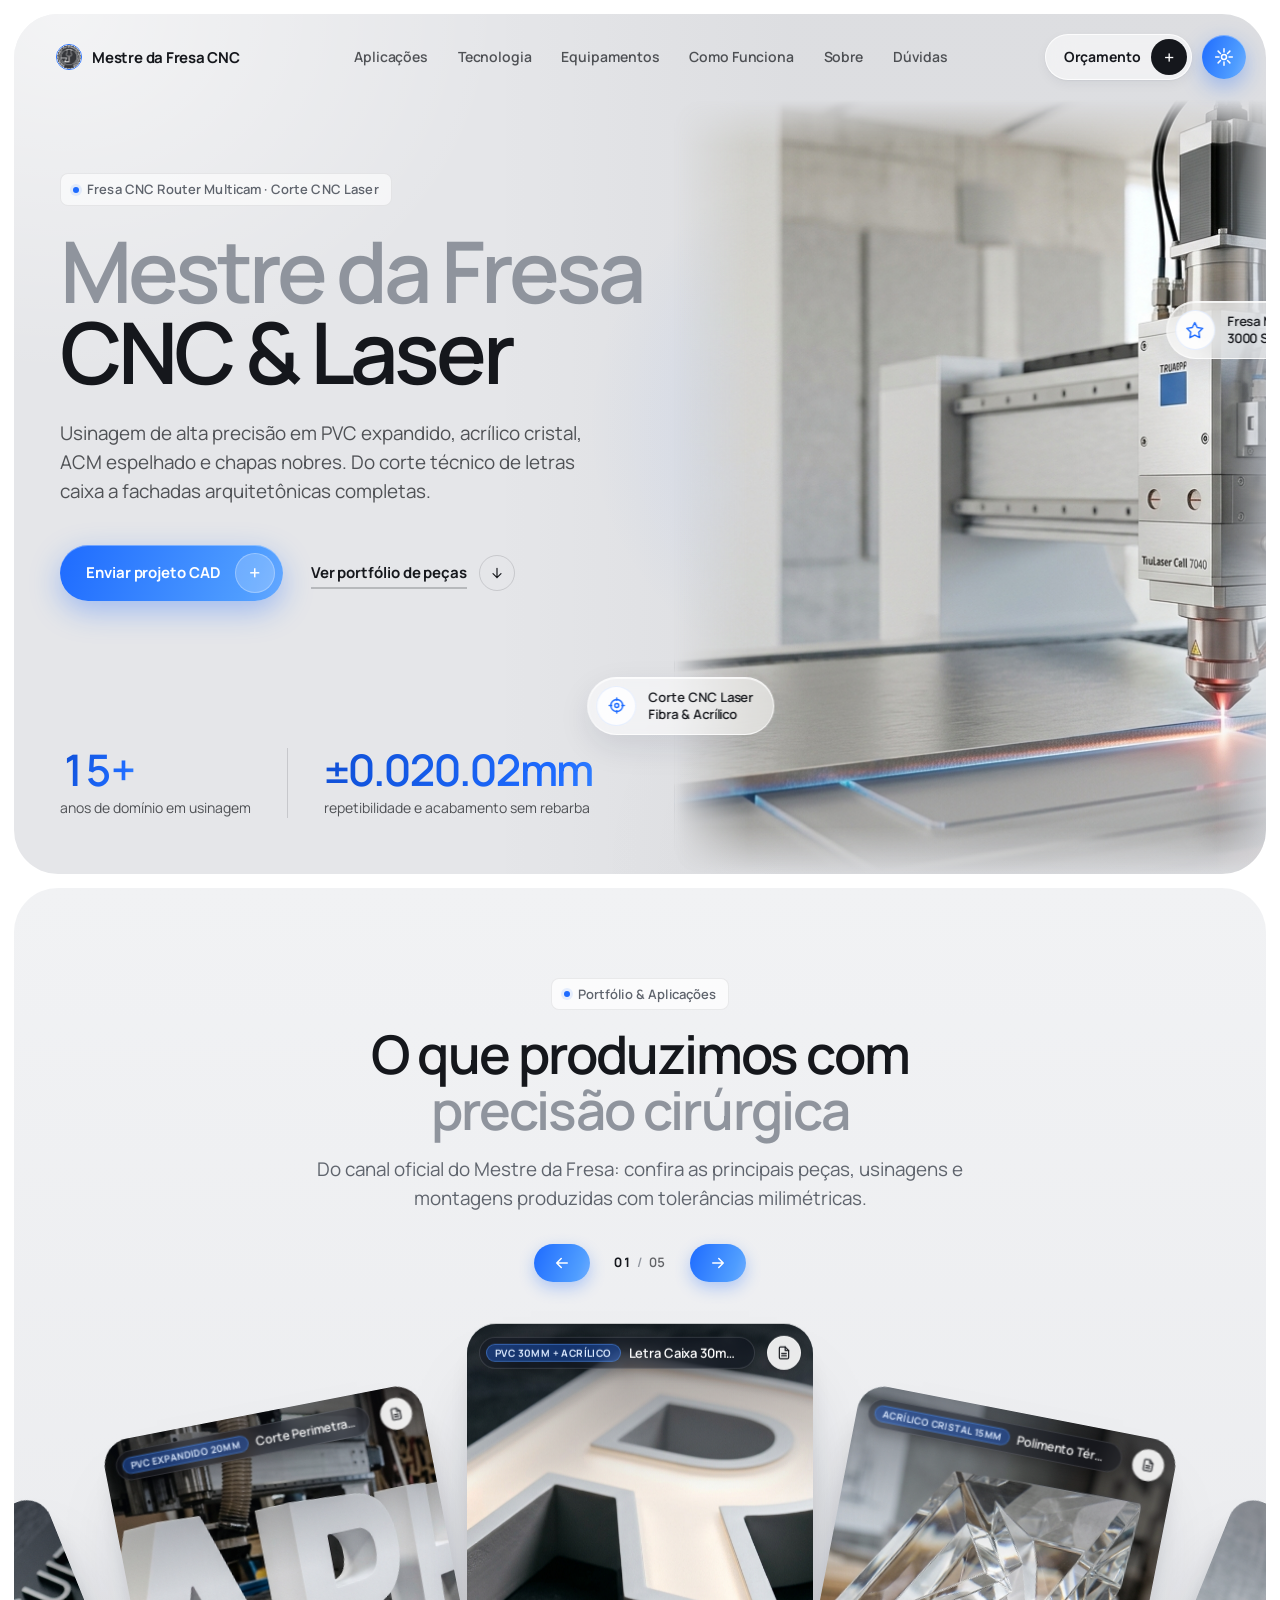
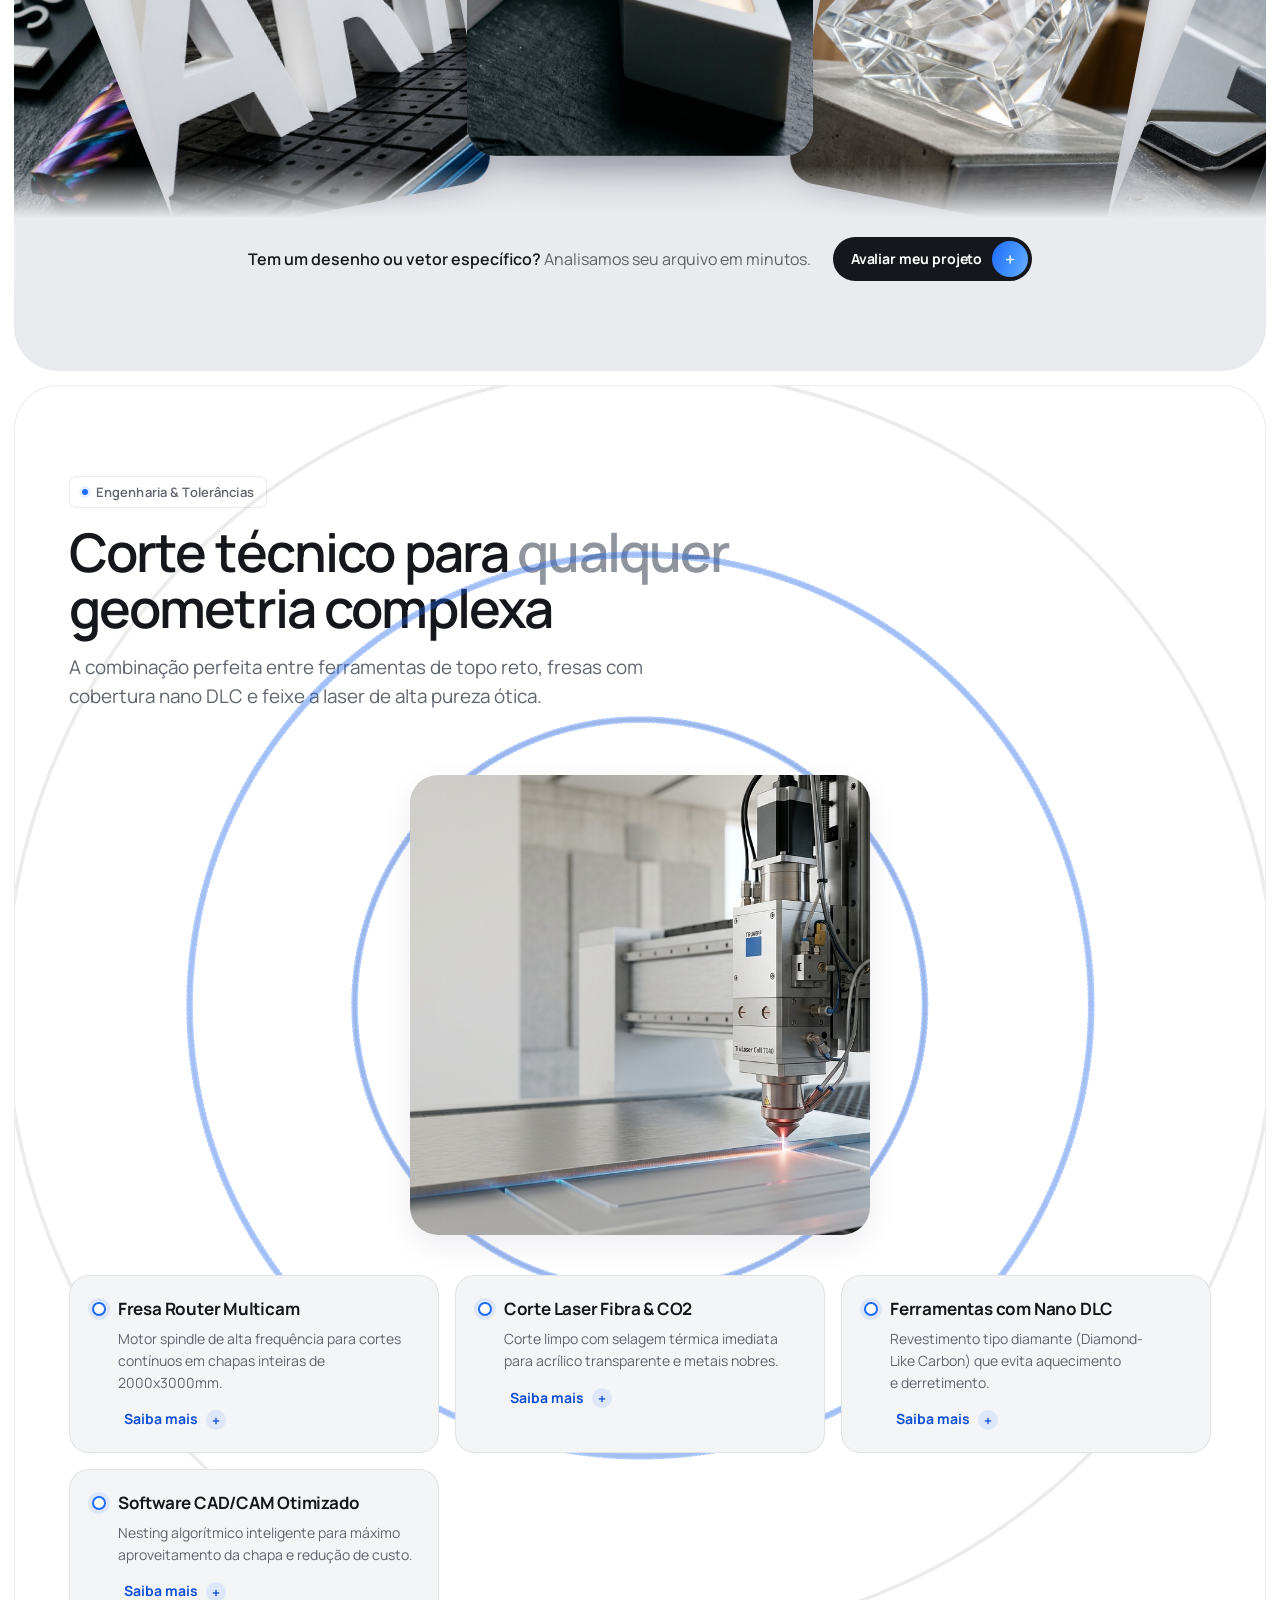
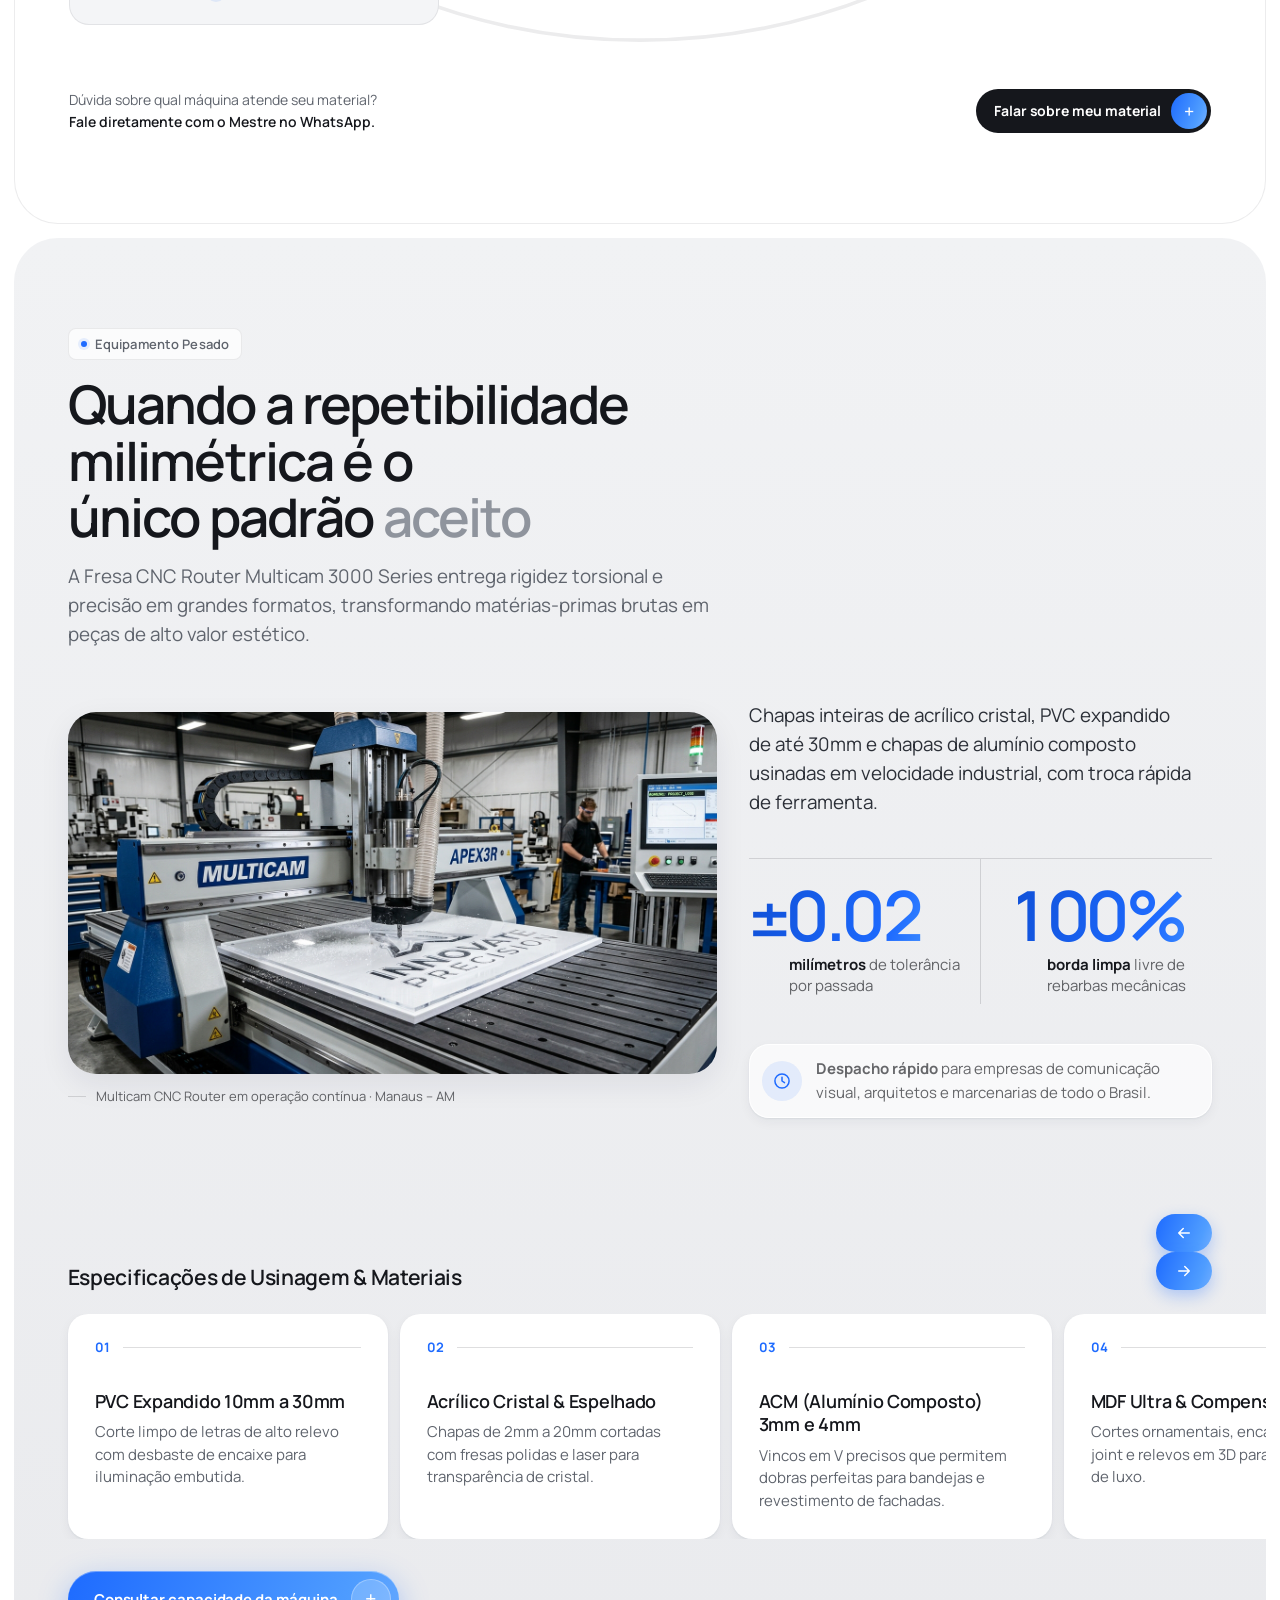
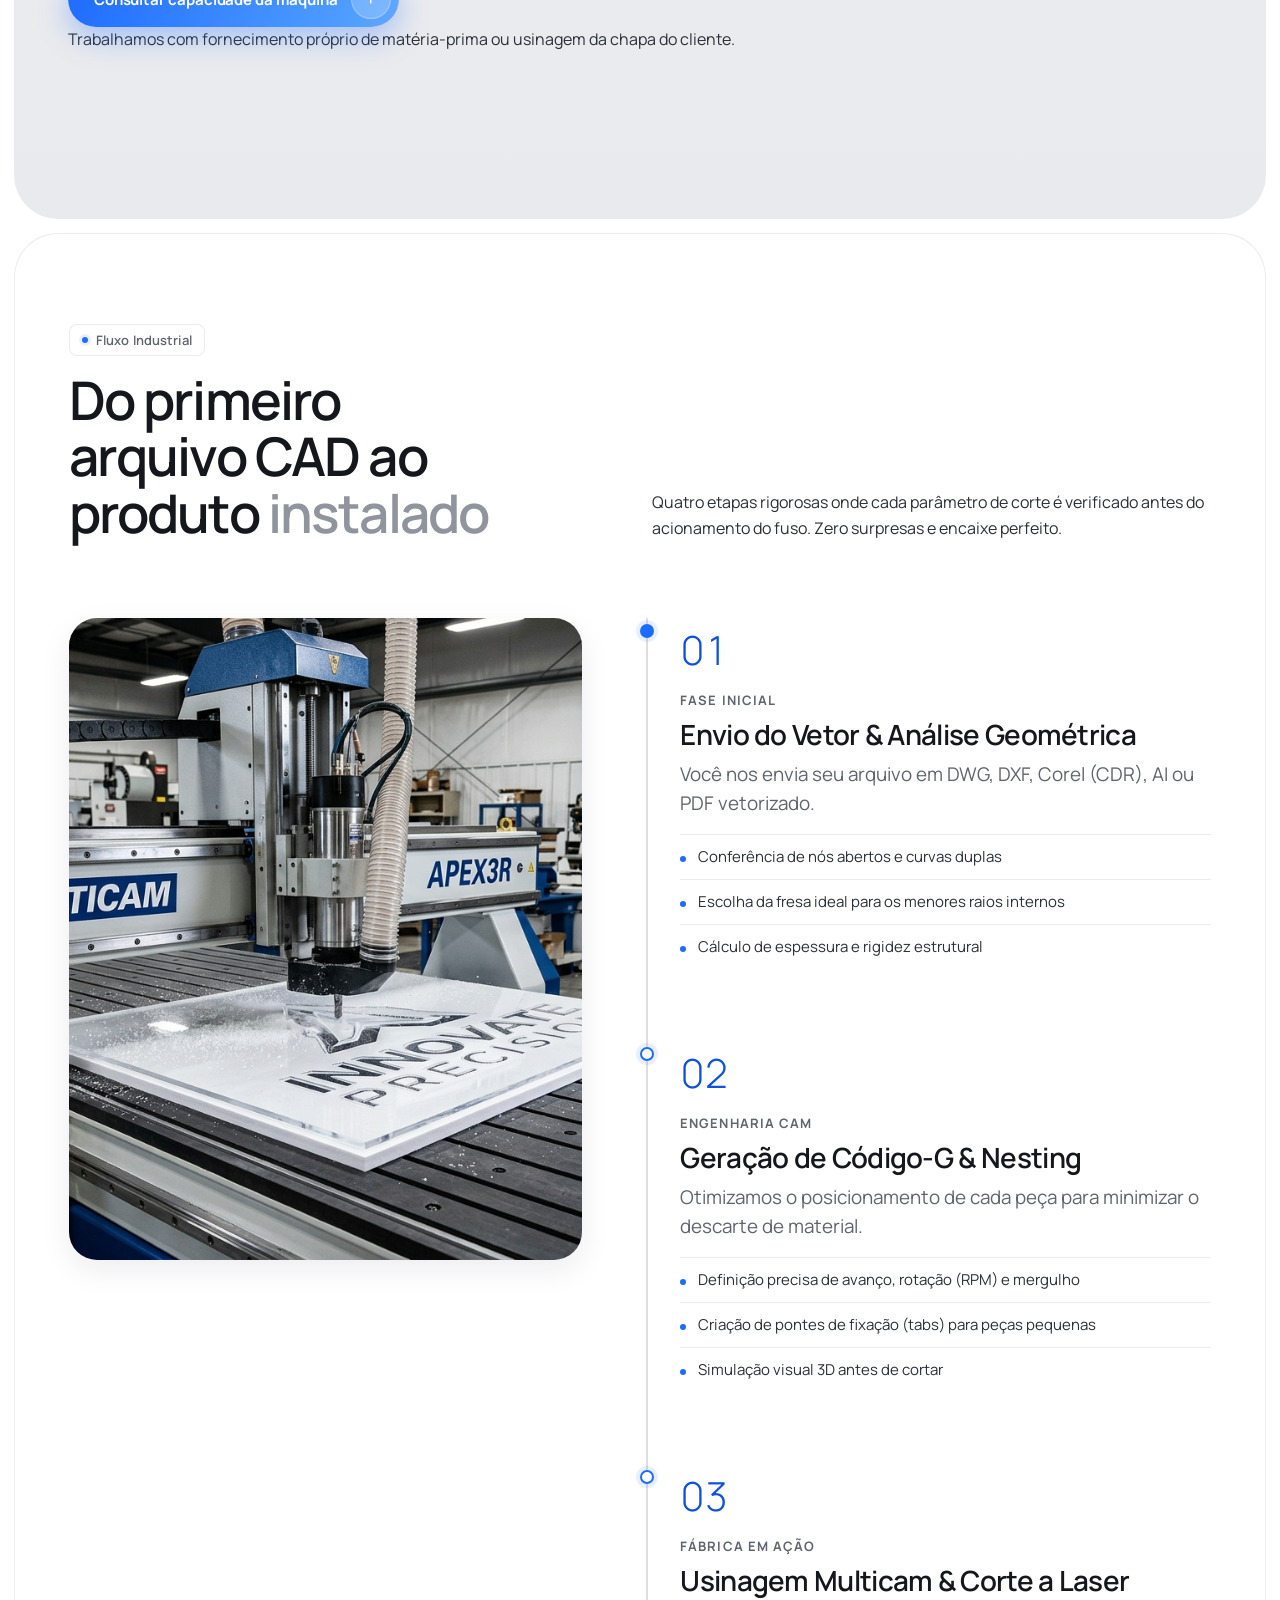
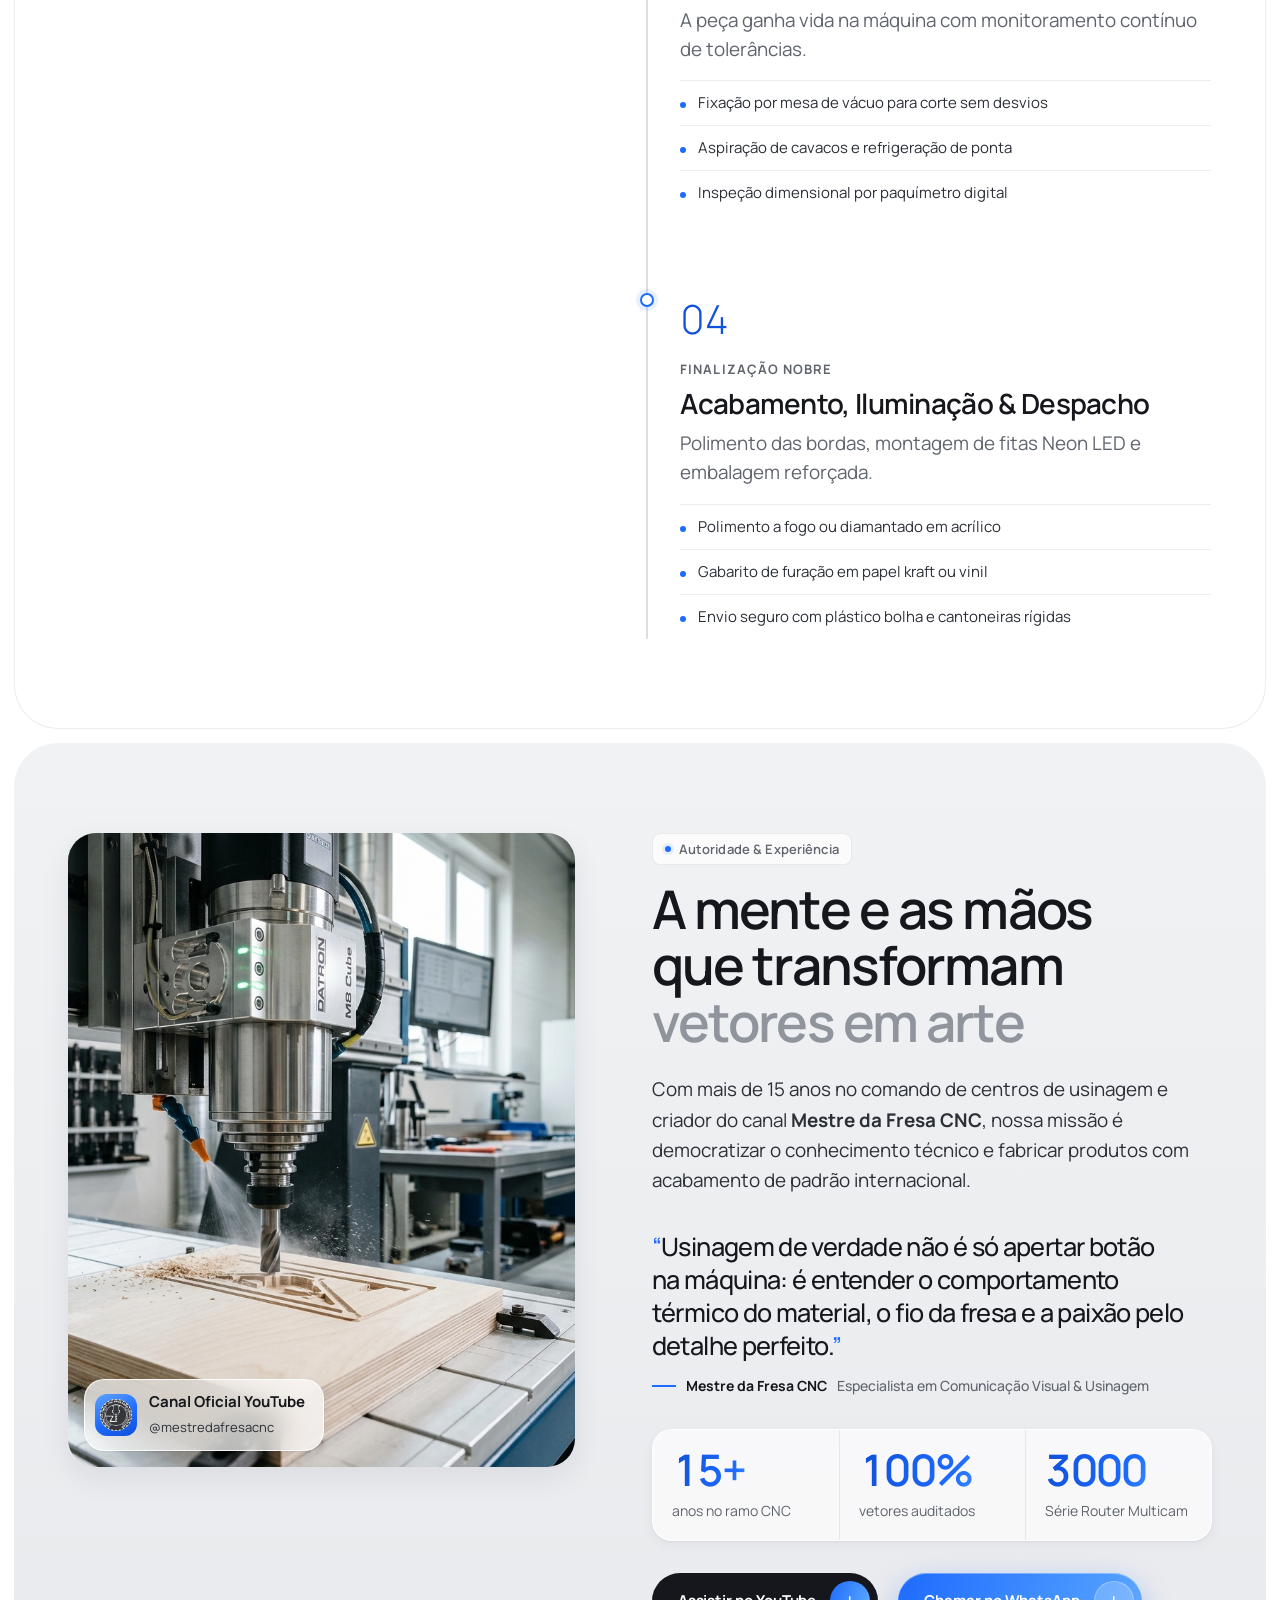
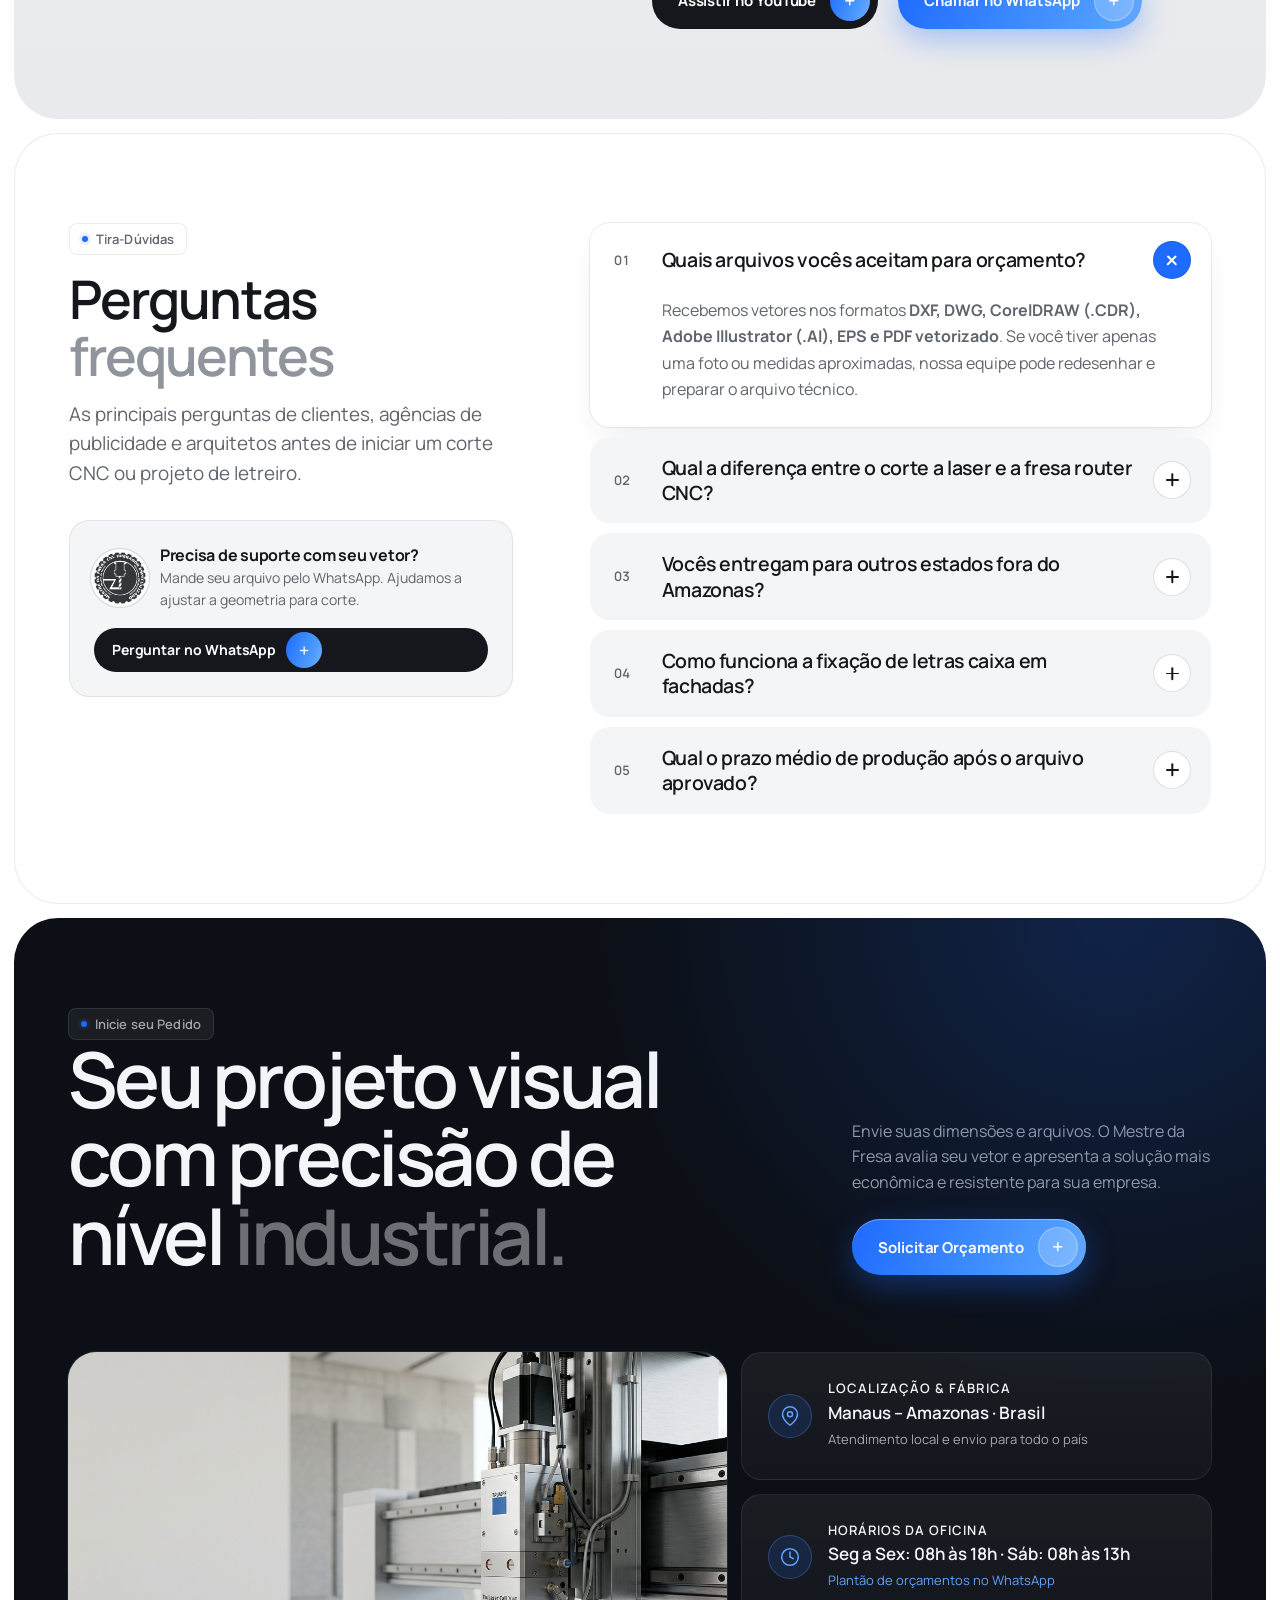
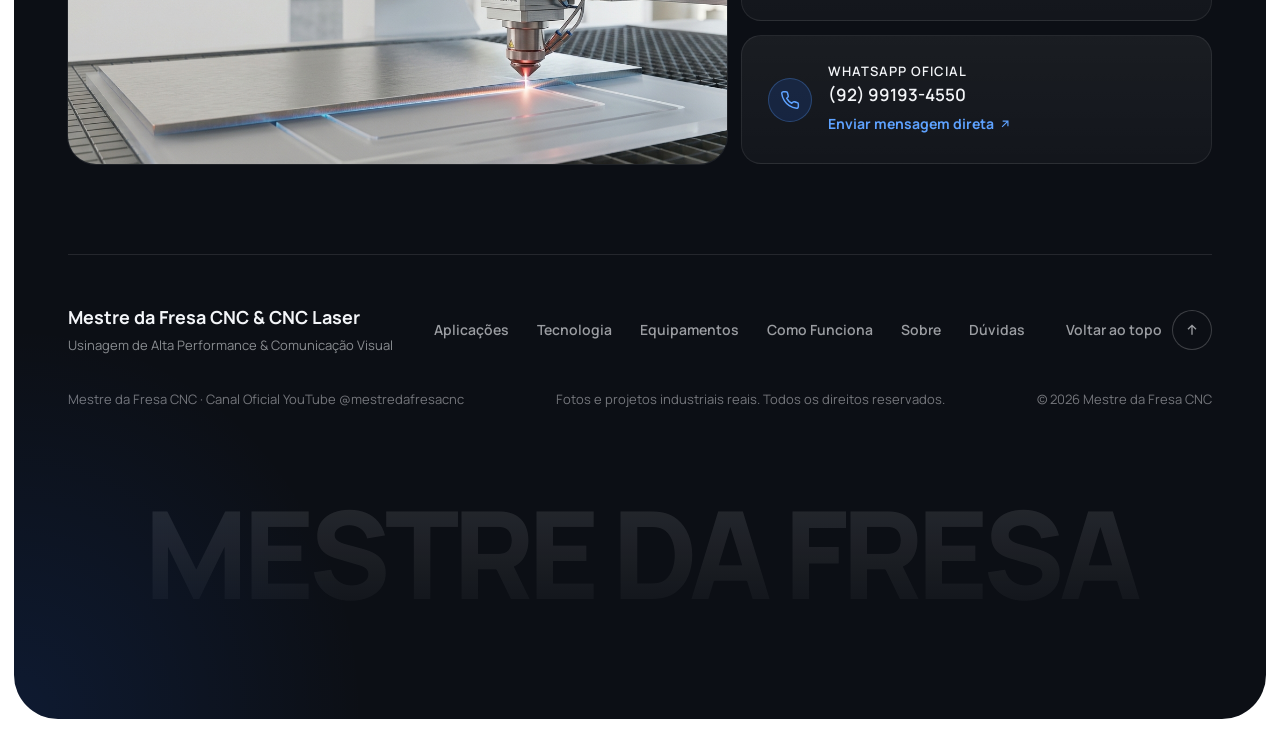
==== index.html @ d289041a "feat: site oficial Mestre da Fresa CNC - Design System Dr Henrique Salles, fotos hiper-realistas e m" ====
<!doctype html>
<html lang="pt-BR">
  <head>
    <meta charset="utf-8" />
    <meta name="viewport" content="width=device-width, initial-scale=1, viewport-fit=cover" />
    <title>Mestre da Fresa CNC & CNC Laser · Usinagem de Precisão & Comunicação Visual</title>
    <meta
      name="description"
      content="Especialista em Fresa CNC Router Multicam e Corte CNC Laser. Letras caixa em PVC expandido, acrílico nobre, fachadas em ACM e usinagem de precisão milimétrica."
    />
    <meta name="theme-color" content="#e5e6e9" />
    <meta property="og:type" content="website" />
    <meta property="og:locale" content="pt_BR" />
    <meta property="og:title" content="Mestre da Fresa CNC & CNC Laser · Engenharia de Corte & Usinagem" />
    <meta property="og:description" content="Usinagem CNC de alta velocidade, corte a laser e fabricação técnica de letreiros e fachadas." />
    <link rel="icon" href="./Assets/logo-mestre-fresa.jpg" type="image/jpeg" />

    <link rel="stylesheet" href="style.css" />
  </head>
  <body>
    <a class="sr-only" href="#conteudo">Pular para o conteúdo</a>

    <!-- =====================================================================
         PÍLULA DE NAVEGAÇÃO FLUTUANTE SUPERIOR
         ===================================================================== -->
    <div class="hero-flutuante" id="hero-flutuante" data-hero-flutuante>
      <div class="hero-flutuante-pilula">
        <a class="hero-marca" href="#topo">
          <img class="hero-marca-avatar" src="./Assets/logo-mestre-fresa.jpg" alt="Logo Mestre da Fresa CNC" />
          <span class="hero-marca-nome">Mestre da Fresa CNC</span>
        </a>
        <nav class="hero-links" aria-label="Navegação flutuante">
          <a class="hero-link" href="#aplicacoes">Aplicações</a>
          <a class="hero-link" href="#tecnologia">Tecnologia</a>
          <a class="hero-link" href="#equipamentos">Equipamentos</a>
          <a class="hero-link" href="#jornada">Como Funciona</a>
          <a class="hero-link" href="#sobre">Sobre</a>
          <a class="hero-link" href="#duvidas">Dúvidas</a>
        </nav>
        <a class="btn btn--sm btn--primario hero-flutuante-cta" href="https://wa.me/5592991934550?text=Ol%C3%A1!%20Vim%20pelo%20site%20e%20gostaria%20de%20um%20or%C3%A7amento%20de%20corte%20CNC%20Laser." target="_blank" rel="noopener">
          <span class="btn__rotulo">
            <span>Orçamento CAD</span>
            <span>Enviar Projeto</span>
          </span>
          <span class="btn__icone" aria-hidden="true">+</span>
        </a>
        <button type="button" class="hero-burger" id="btn-abrir-menu-flutuante" aria-label="Abrir Menu">
          <span class="hero-burger-traco" aria-hidden="true"></span>
          <span class="hero-burger-traco" aria-hidden="true"></span>
        </button>
      </div>
    </div>

    <!-- =====================================================================
         MENU MOBILE DRAWER (DIÁLOGO)
         ===================================================================== -->
    <div class="hero-menu" id="hero-menu" role="dialog" aria-modal="true" aria-label="Menu Principal">
      <div class="hero-menu-veu" id="fechar-menu-veu"></div>
      <div class="hero-menu-painel">
        <div class="hero-menu-topo">
          <a class="hero-marca" href="#topo">
            <img class="hero-marca-avatar" src="./Assets/logo-mestre-fresa.jpg" alt="Logo Mestre da Fresa CNC" />
            <span class="hero-marca-nome">Mestre da Fresa CNC</span>
          </a>
          <button type="button" class="hero-burger hero-menu-fechar" id="btn-fechar-menu" aria-label="Fechar Menu">
            <span class="hero-burger-traco" aria-hidden="true"></span>
            <span class="hero-burger-traco" aria-hidden="true"></span>
          </button>
        </div>

        <nav class="hero-menu-nav" aria-label="Menu Mobile">
          <ol class="hero-menu-lista" role="list">
            <li class="hero-menu-linha">
              <a class="hero-menu-link" href="#aplicacoes">
                <span class="hero-menu-item">
                  <span class="hero-menu-num">01</span>
                  <span class="hero-menu-texto">Aplicações & Portfólio</span>
                  <svg class="hero-menu-seta" viewBox="0 0 24 24" fill="none" stroke="currentColor" stroke-width="1.8" stroke-linecap="round" stroke-linejoin="round"><path d="M7 17 17 7M9 7h8v8" /></svg>
                </span>
              </a>
            </li>
            <li class="hero-menu-linha">
              <a class="hero-menu-link" href="#tecnologia">
                <span class="hero-menu-item">
                  <span class="hero-menu-num">02</span>
                  <span class="hero-menu-texto">Tecnologia de Corte</span>
                  <svg class="hero-menu-seta" viewBox="0 0 24 24" fill="none" stroke="currentColor" stroke-width="1.8" stroke-linecap="round" stroke-linejoin="round"><path d="M7 17 17 7M9 7h8v8" /></svg>
                </span>
              </a>
            </li>
            <li class="hero-menu-linha">
              <a class="hero-menu-link" href="#equipamentos">
                <span class="hero-menu-item">
                  <span class="hero-menu-num">03</span>
                  <span class="hero-menu-texto">Equipamento Multicam</span>
                  <svg class="hero-menu-seta" viewBox="0 0 24 24" fill="none" stroke="currentColor" stroke-width="1.8" stroke-linecap="round" stroke-linejoin="round"><path d="M7 17 17 7M9 7h8v8" /></svg>
                </span>
              </a>
            </li>
            <li class="hero-menu-linha">
              <a class="hero-menu-link" href="#jornada">
                <span class="hero-menu-item">
                  <span class="hero-menu-num">04</span>
                  <span class="hero-menu-texto">Como Funciona</span>
                  <svg class="hero-menu-seta" viewBox="0 0 24 24" fill="none" stroke="currentColor" stroke-width="1.8" stroke-linecap="round" stroke-linejoin="round"><path d="M7 17 17 7M9 7h8v8" /></svg>
                </span>
              </a>
            </li>
            <li class="hero-menu-linha">
              <a class="hero-menu-link" href="#sobre">
                <span class="hero-menu-item">
                  <span class="hero-menu-num">05</span>
                  <span class="hero-menu-texto">Sobre o Mestre</span>
                  <svg class="hero-menu-seta" viewBox="0 0 24 24" fill="none" stroke="currentColor" stroke-width="1.8" stroke-linecap="round" stroke-linejoin="round"><path d="M7 17 17 7M9 7h8v8" /></svg>
                </span>
              </a>
            </li>
            <li class="hero-menu-linha">
              <a class="hero-menu-link" href="#duvidas">
                <span class="hero-menu-item">
                  <span class="hero-menu-num">06</span>
                  <span class="hero-menu-texto">Dúvidas Frequentes</span>
                  <svg class="hero-menu-seta" viewBox="0 0 24 24" fill="none" stroke="currentColor" stroke-width="1.8" stroke-linecap="round" stroke-linejoin="round"><path d="M7 17 17 7M9 7h8v8" /></svg>
                </span>
              </a>
            </li>
          </ol>
        </nav>

        <div class="hero-menu-rodape">
          <a class="btn btn--primario btn--bloco" href="https://wa.me/5592991934550?text=Ol%C3%A1!%20Vim%20pelo%20site%20e%20gostaria%20de%20um%20or%C3%A7amento%20de%20corte%20CNC%20Laser." target="_blank" rel="noopener">
            <span class="btn__rotulo">
              <span>Falar no WhatsApp</span>
              <span>(92) 99193-4550</span>
            </span>
            <span class="btn__icone" aria-hidden="true">+</span>
          </a>
          <p class="hero-menu-info">
            <span>Manaus · AM · Atendimento Nacional</span>
            <span>Seg a Sex: 08h–18h · Sáb: 08h–13h</span>
          </p>
        </div>
      </div>
    </div>

    <!-- =====================================================================
         MAIN CONTAINER COM O SISTEMA DE PAINÉIS FLUTUANTES (44PX)
         ===================================================================== -->
    <main id="conteudo" class="paineis">

      <!-- ===================================================================
           PAINEL 1: HERO SECTION (CINZA ACETINADO / TOP)
           =================================================================== -->
      <section id="topo" class="painel hero" aria-labelledby="topo-titulo">
        <div class="hero-fundo" aria-hidden="true"></div>

        <header class="hero-nav">
          <a class="hero-marca" href="#topo">
            <img class="hero-marca-avatar" src="./Assets/logo-mestre-fresa.jpg" alt="Logo Mestre da Fresa CNC" />
            <span class="hero-marca-nome">Mestre da Fresa CNC</span>
          </a>
          <nav class="hero-links" aria-label="Menu principal">
            <a class="hero-link" href="#aplicacoes">Aplicações</a>
            <a class="hero-link" href="#tecnologia">Tecnologia</a>
            <a class="hero-link" href="#equipamentos">Equipamentos</a>
            <a class="hero-link" href="#jornada">Como Funciona</a>
            <a class="hero-link" href="#sobre">Sobre</a>
            <a class="hero-link" href="#duvidas">Dúvidas</a>
          </nav>
          <div class="hero-nav-acoes">
            <a class="btn btn--sm btn--vidro hero-agendar" href="https://wa.me/5592991934550?text=Ol%C3%A1!%20Gostaria%20de%20solicitar%20um%20or%C3%A7amento%20de%20fresa%20CNC." target="_blank" rel="noopener">
              <span class="btn__rotulo">
                <span>Orçamento</span>
                <span>(92) 99193-4550</span>
              </span>
              <span class="btn__icone" aria-hidden="true">+</span>
            </a>
            <span class="hero-fresa-badge" aria-hidden="true" title="Precisão de Usinagem CNC">
              <svg viewBox="0 0 24 24" fill="none" stroke="currentColor" stroke-width="1.8" stroke-linecap="round" stroke-linejoin="round">
                <circle cx="12" cy="12" r="3" />
                <path d="M12 2v4M12 18v4M4.93 4.93l2.83 2.83M16.24 16.24l2.83 2.83M2 12h4M18 12h4M4.93 19.07l2.83-2.83M16.24 7.76l2.83-2.83" />
              </svg>
            </span>
            <button type="button" class="hero-burger" id="btn-abrir-menu-hero" aria-label="Abrir Menu">
              <span class="hero-burger-traco" aria-hidden="true"></span>
              <span class="hero-burger-traco" aria-hidden="true"></span>
            </button>
          </div>
        </header>

        <div class="hero-grid">
          <div class="hero-intro">
            <p class="tag hero-tag">Fresa CNC Router Multicam · Corte CNC Laser</p>
            <h1 id="topo-titulo" class="hero-titulo">
              <span class="hero-linha"><span class="hero-linha-in h-light">Mestre da Fresa</span></span>
              <span class="hero-linha"><span class="hero-linha-in">CNC & Laser</span></span>
            </h1>
            <p class="hero-apoio">
              Usinagem de alta precisão em PVC expandido, acrílico cristal, ACM espelhado e chapas nobres. Do corte técnico de letras caixa a fachadas arquitetônicas completas.
            </p>
          </div>

          <div class="hero-acoes">
            <div class="hero-acao hero-acao--cta">
              <a class="btn btn--primario hero-cta" href="https://wa.me/5592991934550?text=Ol%C3%A1!%20Vim%20pelo%20site%20e%20gostaria%20de%20enviar%20um%20arquivo%20CAD/DXF%20para%20cota%C3%A7%C3%A3o." target="_blank" rel="noopener">
                <span class="btn__rotulo">
                  <span>Enviar projeto CAD</span>
                  <span>Falar no WhatsApp</span>
                </span>
                <span class="btn__icone" aria-hidden="true">+</span>
              </a>
            </div>
            <div class="hero-acao">
              <a class="hero-secundario" href="#aplicacoes">
                <span class="hero-secundario-texto">Ver portfólio de peças</span>
                <span class="hero-secundario-icone" aria-hidden="true">
                  <svg viewBox="0 0 24 24" fill="none" stroke="currentColor" stroke-width="1.8" stroke-linecap="round" stroke-linejoin="round"><path d="M12 5v14M6 13l6 6 6-6" /></svg>
                </span>
              </a>
            </div>
          </div>

          <ul class="hero-numeros" role="list">
            <li class="hero-numero">
              <strong class="hero-numero-valor num-shine" data-contar="15" data-sufixo="+">15+</strong>
              <span class="hero-numero-rotulo">anos de domínio em usinagem</span>
            </li>
            <li class="hero-numero">
              <strong class="hero-numero-valor num-shine" data-contar="0" data-prefixo="±" data-sufixo="0.02mm">±0.02mm</strong>
              <span class="hero-numero-rotulo">repetibilidade e acabamento sem rebarba</span>
            </li>
          </ul>

          <div class="hero-retrato">
            <div class="hero-palco">
              <div class="hero-brilho" aria-hidden="true"><span class="hero-brilho-in"></span></div>
              <div class="hero-foto">
                <video class="hero-video" autoplay muted loop playsinline poster="./Assets/hero-cnc-laser.jpg">
                  <source src="./Assets/Laser_head_cutting_platinum_tita._1080p_20261026162340.mp4" type="video/mp4" />
                  <source src="./Assets/hero-laser.mp4" type="video/mp4" />
                </video>
              </div>
              <div class="hero-selos">
                <div class="hero-selo hero-selo--a">
                  <p class="hero-selo-corpo vidro">
                    <span class="hero-selo-icone" aria-hidden="true">
                      <svg viewBox="0 0 24 24" fill="none" stroke="currentColor" stroke-width="1.8" stroke-linecap="round" stroke-linejoin="round">
                        <polygon points="12 2 15.09 8.26 22 9.27 17 14.14 18.18 21.02 12 17.77 5.82 21.02 7 14.14 2 9.27 8.91 8.26 12 2" />
                      </svg>
                    </span>
                    <span class="hero-selo-texto">Fresa Multicam <br />3000 Series</span>
                  </p>
                </div>
                <div class="hero-selo hero-selo--b">
                  <p class="hero-selo-corpo vidro">
                    <span class="hero-selo-icone" aria-hidden="true">
                      <svg viewBox="0 0 24 24" fill="none" stroke="currentColor" stroke-width="1.8" stroke-linecap="round">
                        <circle cx="12" cy="12" r="7.5" />
                        <circle cx="12" cy="12" r="2.5" />
                        <path d="M12 2.5v3M12 18.5v3M2.5 12h3M18.5 12h3" />
                      </svg>
                    </span>
                    <span class="hero-selo-texto">Corte CNC Laser <br />Fibra & Acrílico</span>
                  </p>
                </div>
              </div>
            </div>
          </div>
        </div>
      </section>

      <!-- ===================================================================
           PAINEL 2: CASOS & APLICAÇÕES EM DECK 3D ROTACIONADO
           =================================================================== -->
      <section id="aplicacoes" class="painel painel--surface casos" aria-labelledby="casos-titulo">
        <div class="wrap">
          <header class="cabeca cabeca--centro casos-cabeca">
            <span class="tag">Portfólio & Aplicações</span>
            <h2 id="casos-titulo">O que produzimos com<br /><span class="h-light">precisão cirúrgica</span></h2>
            <p class="apoio">
              Do canal oficial do Mestre da Fresa: confira as principais peças, usinagens e montagens produzidas com tolerâncias milimétricas.
            </p>
          </header>

          <div class="casos-carrossel" role="region" aria-roledescription="carrossel" aria-label="Aplicações de Fresa e Laser">
            <div class="casos-controles">
              <button type="button" class="seta casos-seta" id="casos-btn-prev" aria-label="Caso anterior">
                <svg viewBox="0 0 24 24" fill="none" stroke="currentColor" stroke-width="2" stroke-linecap="round" stroke-linejoin="round" aria-hidden="true"><path d="M19 12H5M11 6l-6 6 6 6" /></svg>
              </button>
              <p class="casos-contador" aria-hidden="true">
                <span class="casos-contador-atual" id="casos-num-atual">01</span>
                <span class="casos-contador-sep">/</span>
                <span class="casos-contador-total">05</span>
              </p>
              <button type="button" class="seta casos-seta" id="casos-btn-next" aria-label="Próximo caso">
                <svg viewBox="0 0 24 24" fill="none" stroke="currentColor" stroke-width="2" stroke-linecap="round" stroke-linejoin="round" aria-hidden="true"><path d="M5 12h14M13 6l6 6-6 6" /></svg>
              </button>
            </div>

            <div class="casos-palco" id="casos-palco">
              <div class="casos-deck" id="casos-deck">
                
                <!-- CARD 1 -->
                <article class="casos-card" data-pos="0" data-index="0" role="group" aria-label="1 de 5: Letra Caixa PVC 30mm + Acrílico">
                  <div class="casos-card-in">
                    <div class="casos-card-media">
                      <img src="./Assets/caso-1-letra-caixa-pvc30.jpg" alt="Letra caixa em PVC expandido 30mm com desbaste de 25mm e tampa em acrílico" loading="lazy" />
                    </div>
                    <div class="casos-card-topo">
                      <div class="casos-rotulo">
                        <span class="casos-tag">PVC 30mm + Acrílico</span>
                        <h3>Letra Caixa 30mm com Desbaste</h3>
                        <p class="casos-desc">Usinagem com bolsos a 25mm de profundidade na Router Multicam para instalação de LEDs e tampa translúcida.</p>
                      </div>
                      <button type="button" class="casos-ir btn-abrir-detalhe" data-caso="0" aria-label="Ver ficha técnica da Letra Caixa 30mm" title="Ver ficha técnica e vídeo">
                        <svg viewBox="0 0 24 24" fill="none" stroke="currentColor" stroke-width="2" stroke-linecap="round" stroke-linejoin="round"><path d="M14 2H6a2 2 0 0 0-2 2v16a2 2 0 0 0 2 2h12a2 2 0 0 0 2-2V8z"/><polyline points="14 2 14 8 20 8"/><line x1="16" y1="13" x2="8" y2="13"/><line x1="16" y1="17" x2="8" y2="17"/></svg>
                      </button>
                    </div>
                  </div>
                </article>

                <!-- CARD 2 -->
                <article class="casos-card" data-pos="1" data-index="1" role="group" aria-label="2 de 5: Polimento a Maçarico em Acrílico">
                  <div class="casos-card-in">
                    <div class="casos-card-media">
                      <img src="./Assets/caso-2-polimento-acrilico.jpg" alt="Polimento a fogo com maçarico em peça de acrílico cristal usinada" loading="lazy" />
                    </div>
                    <div class="casos-card-topo">
                      <div class="casos-rotulo">
                        <span class="casos-tag">Acrílico Cristal 15mm</span>
                        <h3>Polimento Térmico a Maçarico</h3>
                        <p class="casos-desc">Acabamento térmico que restaura 100% da transparência óptica após usinagem CNC sem riscos ou opacidade.</p>
                      </div>
                      <button type="button" class="casos-ir btn-abrir-detalhe" data-caso="1" aria-label="Ver ficha técnica do Polimento em Acrílico" title="Ver ficha técnica e vídeo">
                        <svg viewBox="0 0 24 24" fill="none" stroke="currentColor" stroke-width="2" stroke-linecap="round" stroke-linejoin="round"><path d="M14 2H6a2 2 0 0 0-2 2v16a2 2 0 0 0 2 2h12a2 2 0 0 0 2-2V8z"/><polyline points="14 2 14 8 20 8"/><line x1="16" y1="13" x2="8" y2="13"/><line x1="16" y1="17" x2="8" y2="17"/></svg>
                      </button>
                    </div>
                  </div>
                </article>

                <!-- CARD 3 -->
                <article class="casos-card" data-pos="2" data-index="2" role="group" aria-label="3 de 5: Fachadas & Vinco de ACM">
                  <div class="casos-card-in">
                    <div class="casos-card-media">
                      <img src="./Assets/caso-3-corte-vinco-acm.jpg" alt="Corte e canal em V em chapa de ACM 3mm para dobra de fachadas" loading="lazy" />
                    </div>
                    <div class="casos-card-topo">
                      <div class="casos-rotulo">
                        <span class="casos-tag">ACM 3mm · Fachadas</span>
                        <h3>Corte e Vinco em V a 90°</h3>
                        <p class="casos-desc">Fresa cônica em V usinando o miolo de polietileno sem perfurar o alumínio frontal para dobras sem trincas.</p>
                      </div>
                      <button type="button" class="casos-ir btn-abrir-detalhe" data-caso="2" aria-label="Ver ficha técnica de Corte de ACM" title="Ver ficha técnica e vídeo">
                        <svg viewBox="0 0 24 24" fill="none" stroke="currentColor" stroke-width="2" stroke-linecap="round" stroke-linejoin="round"><path d="M14 2H6a2 2 0 0 0-2 2v16a2 2 0 0 0 2 2h12a2 2 0 0 0 2-2V8z"/><polyline points="14 2 14 8 20 8"/><line x1="16" y1="13" x2="8" y2="13"/><line x1="16" y1="17" x2="8" y2="17"/></svg>
                      </button>
                    </div>
                  </div>
                </article>

                <!-- CARD 4 -->
                <article class="casos-card" data-pos="-2" data-index="3" role="group" aria-label="4 de 5: Corte de Números em ACM com Fresa Nano DLC">
                  <div class="casos-card-in">
                    <div class="casos-card-media">
                      <img src="./Assets/caso-4-numeros-acm-dlc.jpg" alt="Corte de alta precisão em números e tipografia em ACM com fresa nano cobertura DLC" loading="lazy" />
                    </div>
                    <div class="casos-card-topo">
                      <div class="casos-rotulo">
                        <span class="casos-tag">Fresa Nano DLC · ACM</span>
                        <h3>Números & Tipografia Fina</h3>
                        <p class="casos-desc">Usinagem de cantos agudos com fresa revestida em diamante tipo DLC, resultando em arestas vivas sem rebarbas.</p>
                      </div>
                      <button type="button" class="casos-ir btn-abrir-detalhe" data-caso="3" aria-label="Ver ficha técnica de Tipografia Fina em ACM" title="Ver ficha técnica e vídeo">
                        <svg viewBox="0 0 24 24" fill="none" stroke="currentColor" stroke-width="2" stroke-linecap="round" stroke-linejoin="round"><path d="M14 2H6a2 2 0 0 0-2 2v16a2 2 0 0 0 2 2h12a2 2 0 0 0 2-2V8z"/><polyline points="14 2 14 8 20 8"/><line x1="16" y1="13" x2="8" y2="13"/><line x1="16" y1="17" x2="8" y2="17"/></svg>
                      </button>
                    </div>
                  </div>
                </article>

                <!-- CARD 5 -->
                <article class="casos-card" data-pos="-1" data-index="4" role="group" aria-label="5 de 5: Corte Perimetral PVC 20mm">
                  <div class="casos-card-in">
                    <div class="casos-card-media">
                      <img src="./Assets/caso-5-corte-pvc20.jpg" alt="Corte perimetral em chapa de PVC expandido 20mm na router CNC Multicam" loading="lazy" />
                    </div>
                    <div class="casos-card-topo">
                      <div class="casos-rotulo">
                        <span class="casos-tag">PVC Expandido 20mm</span>
                        <h3>Corte Perimetral Espesso</h3>
                        <p class="casos-desc">Usinagem em passagem calibrada com fixação por mesa de vácuo, garantindo 90° de esquadro impecável nas laterais.</p>
                      </div>
                      <button type="button" class="casos-ir btn-abrir-detalhe" data-caso="4" aria-label="Ver ficha técnica de PVC 20mm" title="Ver ficha técnica e vídeo">
                        <svg viewBox="0 0 24 24" fill="none" stroke="currentColor" stroke-width="2" stroke-linecap="round" stroke-linejoin="round"><path d="M14 2H6a2 2 0 0 0-2 2v16a2 2 0 0 0 2 2h12a2 2 0 0 0 2-2V8z"/><polyline points="14 2 14 8 20 8"/><line x1="16" y1="13" x2="8" y2="13"/><line x1="16" y1="17" x2="8" y2="17"/></svg>
                      </button>
                    </div>
                  </div>
                </article>

              </div>
            </div>
          </div>

          <div class="casos-rodape">
            <p class="casos-rodape-texto"><strong>Tem um desenho ou vetor específico?</strong> Analisamos seu arquivo em minutos.</p>
            <a class="btn btn--escuro btn--sm" href="https://wa.me/5592991934550?text=Ol%C3%A1!%20Tenho%20um%20projeto%20espec%C3%ADfico%20para%20avaliar." target="_blank" rel="noopener">
              <span class="btn__rotulo">
                <span>Avaliar meu projeto</span>
                <span>Enviar no WhatsApp</span>
              </span>
              <span class="btn__icone" aria-hidden="true">+</span>
            </a>
          </div>
        </div>
      </section>

      <!-- ===================================================================
           PAINEL 3: TECNOLOGIA ORBITAL CNC & LASER (ANÉIS CONCÊNTRICOS)
           =================================================================== -->
      <section id="tecnologia" class="painel painel--branco tec" aria-labelledby="tec-titulo">
        <div class="wrap tec-palco">
          <header class="cabeca tec-cabeca">
            <span class="tag">Engenharia & Tolerâncias</span>
            <h2 id="tec-titulo">
              Corte técnico para <span class="h-light">qualquer</span><br />
              geometria complexa
            </h2>
            <p class="apoio">
              A combinação perfeita entre ferramentas de topo reto, fresas com cobertura nano DLC e feixe a laser de alta pureza ótica.
            </p>
          </header>

          <div class="tec-orbita">
            <div class="tec-nucleo">
              <!-- Anéis Concêntricos Giratórios SVG -->
              <div class="tec-aneis" aria-hidden="true">
                <svg class="tec-aneis-svg tec-aneis-svg--3" viewBox="-139 -139 278 278">
                  <circle class="tec-anel tec-anel--3" r="138" />
                </svg>
                <svg class="tec-aneis-svg tec-aneis-svg--2 tec-giro--2" viewBox="-99 -99 198 198">
                  <circle class="tec-anel tec-anel--2" r="98" />
                  <circle class="tec-traco" r="98" />
                </svg>
                <svg class="tec-aneis-svg tec-aneis-svg--1 tec-giro--1" viewBox="-63 -63 126 126">
                  <circle class="tec-anel tec-anel--1" r="62" />
                  <circle class="tec-traco" r="62" />
                </svg>
              </div>
              <div class="tec-brilho" aria-hidden="true"></div>
              <div class="tec-figura">
                <img class="tec-poster" src="./Assets/hero-cnc-laser.jpg" alt="Mesa de usinagem e feixe de corte a laser de precisão" loading="lazy" />
              </div>
            </div>

            <!-- 4 Pontos Orbitais -->
            <ul class="tec-pontos" role="list">
              <li class="tec-ponto">
                <h3 class="tec-ponto-titulo"><span class="tec-bullet"></span><span>Fresa Router Multicam</span></h3>
                <p class="tec-ponto-texto">Motor spindle de alta frequência para cortes contínuos em chapas inteiras de 2000x3000mm.</p>
                <button type="button" class="tec-mais-btn" aria-expanded="false">
                  <span>Saiba mais</span>
                  <span class="link-mais__mais" aria-hidden="true">+</span>
                </button>
                <div class="tec-mais">
                  <p>Mesa de vácuo de alta sucção que imobiliza materiais leves (acrílico, PVC, ACM) eliminando vibrações e garantindo bordas perfeitamente esquadrejadas.</p>
                </div>
              </li>

              <li class="tec-ponto">
                <h3 class="tec-ponto-titulo"><span class="tec-bullet"></span><span>Corte Laser Fibra & CO2</span></h3>
                <p class="tec-ponto-texto">Corte limpo com selagem térmica imediata para acrílico transparente e metais nobres.</p>
                <button type="button" class="tec-mais-btn" aria-expanded="false">
                  <span>Saiba mais</span>
                  <span class="link-mais__mais" aria-hidden="true">+</span>
                </button>
                <div class="tec-mais">
                  <p>Feixe concentrado com largura de corte de apenas 0.15mm, ideal para letras pequenas, encaixes macho-fêmea perfeitos e peças de bijuteria ou brindes de luxo.</p>
                </div>
              </li>

              <li class="tec-ponto">
                <h3 class="tec-ponto-titulo"><span class="tec-bullet"></span><span>Ferramentas com Nano DLC</span></h3>
                <p class="tec-ponto-texto">Revestimento tipo diamante (Diamond-Like Carbon) que evita aquecimento e derretimento.</p>
                <button type="button" class="tec-mais-btn" aria-expanded="false">
                  <span>Saiba mais</span>
                  <span class="link-mais__mais" aria-hidden="true">+</span>
                </button>
                <div class="tec-mais">
                  <p>Elimina completamente rebarbas em plásticos térmicos como acrílico fundido (cast) e PVC expandido, entregando acabamento espelhado sem necessidade de lixamento.</p>
                </div>
              </li>

              <li class="tec-ponto">
                <h3 class="tec-ponto-titulo"><span class="tec-bullet"></span><span>Software CAD/CAM Otimizado</span></h3>
                <p class="tec-ponto-texto">Nesting algorítmico inteligente para máximo aproveitamento da chapa e redução de custo.</p>
                <button type="button" class="tec-mais-btn" aria-expanded="false">
                  <span>Saiba mais</span>
                  <span class="link-mais__mais" aria-hidden="true">+</span>
                </button>
                <div class="tec-mais">
                  <p>Importação direta de arquivos DWG, DXF, EPS, AI e CDR. Simulação prévia 3D dos percursos de ferramenta para evitar colisões e garantir fidelidade absoluta ao vetor original.</p>
                </div>
              </li>
            </ul>
          </div>

          <div class="tec-fim">
            <p class="tec-fim-texto">Dúvida sobre qual máquina atende seu material? <span>Fale diretamente com o Mestre no WhatsApp.</span></p>
            <a class="btn btn--escuro btn--sm" href="https://wa.me/5592991934550?text=Ol%C3%A1!%20Quero%20saber%20qual%20m%C3%A1quina%20e%20fresa%20usar%20no%20meu%20material." target="_blank" rel="noopener">
              <span class="btn__rotulo">
                <span>Falar sobre meu material</span>
                <span>(92) 99193-4550</span>
              </span>
              <span class="btn__icone" aria-hidden="true">+</span>
            </a>
          </div>
        </div>
      </section>

      <!-- ===================================================================
           PAINEL 4: DESTAQUE TÉCNICO MULTICAM (EQUIVALENTE AO ALL-ON-4)
           =================================================================== -->
      <section id="equipamentos" class="painel painel--surface a4" aria-labelledby="a4-titulo">
        <div class="wrap">
          <header class="cabeca a4-cabeca">
            <span class="tag">Equipamento Pesado</span>
            <h2 id="a4-titulo">Quando a repetibilidade milimétrica é o único padrão <span class="h-light">aceito</span></h2>
            <p class="apoio">
              A Fresa CNC Router Multicam 3000 Series entrega rigidez torsional e precisão em grandes formatos, transformando matérias-primas brutas em peças de alto valor estético.
            </p>
          </header>

          <div class="a4-palco">
            <figure class="a4-peca">
              <div class="a4-quadro">
                <img src="./Assets/multicam-router-cnc.jpg" alt="Máquina Multicam CNC Router usinando peças de acrílico com precisão" loading="lazy" />
              </div>
              <figcaption class="a4-legenda">
                <span class="a4-legenda-traco" aria-hidden="true"></span>
                Multicam CNC Router em operação contínua · Manaus – AM
              </figcaption>
            </figure>

            <div class="a4-lado">
              <p class="a4-explica">
                Chapas inteiras de acrílico cristal, PVC expandido de até 30mm e chapas de alumínio composto usinadas em velocidade industrial, com troca rápida de ferramenta.
              </p>

              <dl class="a4-fatos">
                <div class="a4-fato">
                  <dt class="a4-fato-num"><span class="num-shine">±0.02</span></dt>
                  <dd class="a4-fato-txt"><strong>milímetros</strong> de tolerância por passada</dd>
                </div>
                <div class="a4-fato">
                  <dt class="a4-fato-num"><span class="num-shine">100%</span></dt>
                  <dd class="a4-fato-txt"><strong>borda limpa</strong> livre de rebarbas mecânicas</dd>
                </div>
              </dl>

              <p class="a4-nota">
                <span class="a4-nota-icone" aria-hidden="true">
                  <svg viewBox="0 0 24 24" fill="none" stroke="currentColor" stroke-width="1.8" stroke-linecap="round" stroke-linejoin="round">
                    <circle cx="12" cy="12" r="8.5" />
                    <path d="M12 7.5V12l3 2" />
                  </svg>
                </span>
                <span><strong>Despacho rápido</strong> para empresas de comunicação visual, arquitetos e marcenarias de todo o Brasil.</span>
              </p>
            </div>
          </div>

          <!-- Faixa Arrastável de Especificações -->
          <div class="a4-topo-faixa">
            <h3 class="a4-faixa-titulo">Especificações de Usinagem & Materiais</h3>
            <div class="a4-setas">
              <button class="seta" type="button" id="a4-prev" aria-label="Anterior">
                <svg viewBox="0 0 24 24" fill="none" stroke="currentColor" stroke-width="2" stroke-linecap="round" stroke-linejoin="round"><path d="M19 12H5M11 6l-6 6 6 6" /></svg>
              </button>
              <button class="seta" type="button" id="a4-next" aria-label="Próximo">
                <svg viewBox="0 0 24 24" fill="none" stroke="currentColor" stroke-width="2" stroke-linecap="round" stroke-linejoin="round"><path d="M5 12h14M13 6l6 6-6 6" /></svg>
              </button>
            </div>
          </div>

          <div class="a4-faixa" id="a4-faixa">
            <ol class="a4-cards" role="list">
              <li class="a4-card">
                <div class="a4-card-corpo">
                  <span class="a4-card-num"><span>01</span><i></i></span>
                  <h4 class="a4-card-titulo">PVC Expandido 10mm a 30mm</h4>
                  <p class="a4-card-txt">Corte limpo de letras de alto relevo com desbaste de encaixe para iluminação embutida.</p>
                </div>
              </li>
              <li class="a4-card">
                <div class="a4-card-corpo">
                  <span class="a4-card-num"><span>02</span><i></i></span>
                  <h4 class="a4-card-titulo">Acrílico Cristal & Espelhado</h4>
                  <p class="a4-card-txt">Chapas de 2mm a 20mm cortadas com fresas polidas e laser para transparência de cristal.</p>
                </div>
              </li>
              <li class="a4-card">
                <div class="a4-card-corpo">
                  <span class="a4-card-num"><span>03</span><i></i></span>
                  <h4 class="a4-card-titulo">ACM (Alumínio Composto) 3mm e 4mm</h4>
                  <p class="a4-card-txt">Vincos em V precisos que permitem dobras perfeitas para bandejas e revestimento de fachadas.</p>
                </div>
              </li>
              <li class="a4-card">
                <div class="a4-card-corpo">
                  <span class="a4-card-num"><span>04</span><i></i></span>
                  <h4 class="a4-card-titulo">MDF Ultra & Compensado Naval</h4>
                  <p class="a4-card-txt">Cortes ornamentais, encaixes finger-joint e relevos em 3D para marcenaria de luxo.</p>
                </div>
              </li>
              <li class="a4-card">
                <div class="a4-card-corpo">
                  <span class="a4-card-num"><span>05</span><i></i></span>
                  <h4 class="a4-card-titulo">Alumínio Naval & Metais Nobres</h4>
                  <p class="a4-card-txt">Usinagem de peças técnicas com refrigeração por micro-névoa para zero aspereza nas bordas.</p>
                </div>
              </li>
            </ol>
          </div>

          <div class="a4-base">
            <div class="a4-cta">
              <a class="btn btn--primario" href="https://wa.me/5592991934550?text=Ol%C3%A1!%20Gostaria%20de%20consultar%20a%20usinagem%20de%20chapas%20na%20Multicam." target="_blank" rel="noopener">
                <span class="btn__rotulo">
                  <span>Consultar capacidade da máquina</span>
                  <span>Falar com o Operador</span>
                </span>
                <span class="btn__icone" aria-hidden="true">+</span>
              </a>
              <p class="a4-cta-nota">Trabalhamos com fornecimento próprio de matéria-prima ou usinagem da chapa do cliente.</p>
            </div>
          </div>
        </div>
      </section>

      <!-- ===================================================================
           PAINEL 5: JORNADA DE PRODUÇÃO ("COMO FUNCIONA")
           =================================================================== -->
      <section id="jornada" class="painel painel--branco jor" aria-labelledby="jornada-titulo">
        <div class="wrap">
          <header class="jor-cabeca">
            <div class="cabeca">
              <span class="tag">Fluxo Industrial</span>
              <h2 id="jornada-titulo">Do primeiro arquivo CAD ao produto <span class="h-light">instalado</span></h2>
            </div>
            <p class="jor-apoio">
              Quatro etapas rigorosas onde cada parâmetro de corte é verificado antes do acionamento do fuso. Zero surpresas e encaixe perfeito.
            </p>
          </header>

          <div class="jor-corpo">
            <div class="jor-palco">
              <div class="jor-moldura">
                <img id="jor-img-dinamica" src="./Assets/multicam-router-cnc.jpg" alt="Etapa da jornada de usinagem" />
              </div>
            </div>

            <div class="jor-etapas">
              <ol class="jor-passos" role="list">
                <li class="jor-passo is-ativo">
                  <span class="jor-passo__no" aria-hidden="true"></span>
                  <span class="jor-passo__num num-shine">01</span>
                  <p class="jor-passo__quando">Fase Inicial</p>
                  <h3>Envio do Vetor & Análise Geométrica</h3>
                  <p class="jor-passo__texto">Você nos envia seu arquivo em DWG, DXF, Corel (CDR), AI ou PDF vetorizado.</p>
                  <ul class="jor-passo__lista" role="list">
                    <li>Conferência de nós abertos e curvas duplas</li>
                    <li>Escolha da fresa ideal para os menores raios internos</li>
                    <li>Cálculo de espessura e rigidez estrutural</li>
                  </ul>
                </li>

                <li class="jor-passo">
                  <span class="jor-passo__no" aria-hidden="true"></span>
                  <span class="jor-passo__num num-shine">02</span>
                  <p class="jor-passo__quando">Engenharia CAM</p>
                  <h3>Geração de Código-G & Nesting</h3>
                  <p class="jor-passo__texto">Otimizamos o posicionamento de cada peça para minimizar o descarte de material.</p>
                  <ul class="jor-passo__lista" role="list">
                    <li>Definição precisa de avanço, rotação (RPM) e mergulho</li>
                    <li>Criação de pontes de fixação (tabs) para peças pequenas</li>
                    <li>Simulação visual 3D antes de cortar</li>
                  </ul>
                </li>

                <li class="jor-passo">
                  <span class="jor-passo__no" aria-hidden="true"></span>
                  <span class="jor-passo__num num-shine">03</span>
                  <p class="jor-passo__quando">Fábrica em Ação</p>
                  <h3>Usinagem Multicam & Corte a Laser</h3>
                  <p class="jor-passo__texto">A peça ganha vida na máquina com monitoramento contínuo de tolerâncias.</p>
                  <ul class="jor-passo__lista" role="list">
                    <li>Fixação por mesa de vácuo para corte sem desvios</li>
                    <li>Aspiração de cavacos e refrigeração de ponta</li>
                    <li>Inspeção dimensional por paquímetro digital</li>
                  </ul>
                </li>

                <li class="jor-passo">
                  <span class="jor-passo__no" aria-hidden="true"></span>
                  <span class="jor-passo__num num-shine">04</span>
                  <p class="jor-passo__quando">Finalização Nobre</p>
                  <h3>Acabamento, Iluminação & Despacho</h3>
                  <p class="jor-passo__texto">Polimento das bordas, montagem de fitas Neon LED e embalagem reforçada.</p>
                  <ul class="jor-passo__lista" role="list">
                    <li>Polimento a fogo ou diamantado em acrílico</li>
                    <li>Gabarito de furação em papel kraft ou vinil</li>
                    <li>Envio seguro com plástico bolha e cantoneiras rígidas</li>
                  </ul>
                </li>
              </ol>
            </div>
          </div>
        </div>
      </section>

      <!-- ===================================================================
           PAINEL 6: SOBRE O MESTRE DA FRESA & OFICINA DE PRECISÃO
           =================================================================== -->
      <section id="sobre" class="painel painel--surface sobre" aria-labelledby="sobre-titulo">
        <div class="wrap sobre-grade">
          <div class="sobre-midia">
            <div class="sobre-moldura">
              <img class="sobre-foto" src="./Assets/sobre-oficina-mestre-fresa.jpg" alt="Centro de usinagem e oficina de alta precisão do Mestre da Fresa CNC" loading="lazy" />
            </div>
            <div class="sobre-selo">
              <p class="sobre-selo-vidro">
                <span class="sobre-selo-icone" aria-hidden="true" style="padding: 2px;">
                  <img src="./Assets/logo-mestre-fresa.jpg" alt="Logo Mestre da Fresa" style="width: 32px; height: 32px; border-radius: 50%; object-fit: cover; display: block;" />
                </span>
                <span class="sobre-selo-texto">
                  <strong>Canal Oficial YouTube</strong>
                  <span>@mestredafresacnc</span>
                </span>
              </p>
            </div>
          </div>

          <div class="sobre-texto">
            <div class="cabeca sobre-cabeca">
              <span class="tag">Autoridade & Experiência</span>
              <h2 id="sobre-titulo">A mente e as mãos que transformam <span class="h-light">vetores em arte</span></h2>
            </div>

            <p class="sobre-bio">
              Com mais de 15 anos no comando de centros de usinagem e criador do canal <strong>Mestre da Fresa CNC</strong>, nossa missão é democratizar o conhecimento técnico e fabricar produtos com acabamento de padrão internacional.
            </p>

            <figure class="sobre-citacao">
              <blockquote class="sobre-citacao-bloco">
                <p class="sobre-citacao-texto"><span class="sobre-aspa">“</span>Usinagem de verdade não é só apertar botão na máquina: é entender o comportamento térmico do material, o fio da fresa e a paixão pelo detalhe perfeito.<span class="sobre-aspa">”</span></p>
              </blockquote>
              <figcaption class="sobre-assinatura">
                Mestre da Fresa CNC <span class="sobre-assinatura-cargo">Especialista em Comunicação Visual & Usinagem</span>
              </figcaption>
            </figure>

            <ul class="sobre-numeros" role="list">
              <li class="sobre-numero">
                <strong class="sobre-num num-shine" data-contar="15" data-sufixo="+">15+</strong>
                <span class="sobre-num-rotulo">anos no ramo CNC</span>
              </li>
              <li class="sobre-numero">
                <strong class="sobre-num num-shine" data-contar="100" data-sufixo="%">100%</strong>
                <span class="sobre-num-rotulo">vetores auditados</span>
              </li>
              <li class="sobre-numero">
                <strong class="sobre-num num-shine">3000</strong>
                <span class="sobre-num-rotulo">Série Router Multicam</span>
              </li>
            </ul>

            <div class="sobre-acoes">
              <a class="btn btn--escuro" href="https://www.youtube.com/@mestredafresacnc" target="_blank" rel="noopener">
                <span class="btn__rotulo">
                  <span>Assistir no YouTube</span>
                  <span>Ver Vídeos de Cortes</span>
                </span>
                <span class="btn__icone" aria-hidden="true">+</span>
              </a>
              <a class="btn btn--primario" href="https://wa.me/5592991934550?text=Ol%C3%A1!%20Vim%20pelo%20canal%20do%20YouTube%20e%20gostaria%20de%20falar%20com%20o%20Mestre." target="_blank" rel="noopener">
                <span class="btn__rotulo">
                  <span>Chamar no WhatsApp</span>
                  <span>(92) 99193-4550</span>
                </span>
                <span class="btn__icone" aria-hidden="true">+</span>
              </a>
            </div>
          </div>
        </div>
      </section>

      <!-- ===================================================================
           PAINEL 7: PERGUNTAS FREQUENTES (ACORDEÃO IDÊNTICO AO DO DOUTOR)
           =================================================================== -->
      <section id="duvidas" class="painel painel--branco faq" aria-labelledby="faq-titulo">
        <div class="wrap faq-grade">
          <div class="faq-lado">
            <header class="cabeca faq-cabeca">
              <span class="tag">Tira-Dúvidas</span>
              <h2 id="faq-titulo">Perguntas <span class="h-light">frequentes</span></h2>
              <p class="apoio">
                As principais perguntas de clientes, agências de publicidade e arquitetos antes de iniciar um corte CNC ou projeto de letreiro.
              </p>
            </header>

            <div class="faq-ajuda">
              <div class="faq-ajuda-topo">
                <span class="faq-avatar">
                  <img src="./Assets/logo-mestre-fresa.jpg" alt="Avatar Mestre da Fresa" />
                </span>
                <div class="faq-ajuda-texto">
                  <h3>Precisa de suporte com seu vetor?</h3>
                  <p>Mande seu arquivo pelo WhatsApp. Ajudamos a ajustar a geometria para corte.</p>
                </div>
              </div>
              <a class="btn btn--escuro btn--sm" href="https://wa.me/5592991934550?text=Ol%C3%A1!%20Pode%20me%20ajudar%20a%20verificar%20meu%20vetor?" target="_blank" rel="noopener">
                <span class="btn__rotulo">
                  <span>Perguntar no WhatsApp</span>
                  <span>(92) 99193-4550</span>
                </span>
                <span class="btn__icone" aria-hidden="true">+</span>
              </a>
            </div>
          </div>

          <div class="faq-lista" id="faq-accordion">
            <div class="faq-item is-aberto">
              <button type="button" class="faq-botao" aria-expanded="true">
                <span class="faq-num">01</span>
                <span class="faq-texto">Quais arquivos vocês aceitam para orçamento?</span>
                <span class="faq-icone" aria-hidden="true"></span>
              </button>
              <div class="faq-resposta">
                <p>Recebemos vetores nos formatos <strong>DXF, DWG, CorelDRAW (.CDR), Adobe Illustrator (.AI), EPS e PDF vetorizado</strong>. Se você tiver apenas uma foto ou medidas aproximadas, nossa equipe pode redesenhar e preparar o arquivo técnico.</p>
              </div>
            </div>

            <div class="faq-item">
              <button type="button" class="faq-botao" aria-expanded="false">
                <span class="faq-num">02</span>
                <span class="faq-texto">Qual a diferença entre o corte a laser e a fresa router CNC?</span>
                <span class="faq-icone" aria-hidden="true"></span>
              </button>
              <div class="faq-resposta">
                <p>O <strong>Laser</strong> utiliza um feixe de luz que queima ou evapora o material com fresta finíssima (0.15mm), ideal para cantos vivos perfeitos e acrílico com borda brilhante. A <strong>Fresa Router</strong> utiliza uma ferramenta de corte rotativa mecânica com motor spindle, insubstituível para fazer rebaixos, bolsos (pockets), chanfros em V no ACM e cortar materiais espessos como PVC de 30mm e MDF sem queimar as laterais.</p>
              </div>
            </div>

            <div class="faq-item">
              <button type="button" class="faq-botao" aria-expanded="false">
                <span class="faq-num">03</span>
                <span class="faq-texto">Vocês entregam para outros estados fora do Amazonas?</span>
                <span class="faq-icone" aria-hidden="true"></span>
              </button>
              <div class="faq-resposta">
                <p>Sim! Despachamos peças prontas, letreiros e kits de montagem para todo o território brasileiro via transportadora expressa ou carga aérea, com embalagem estruturada reforçada para garantir que nenhuma peça chegue danificada.</p>
              </div>
            </div>

            <div class="faq-item">
              <button type="button" class="faq-botao" aria-expanded="false">
                <span class="faq-num">04</span>
                <span class="faq-texto">Como funciona a fixação de letras caixa em fachadas?</span>
                <span class="faq-icone" aria-hidden="true"></span>
              </button>
              <div class="faq-resposta">
                <p>Enviamos todas as letras acompanhadas de um <strong>gabarito de furação 1:1</strong> em vinil ou papel kraft, com a posição exata dos pinos de fixação traseiros ou fita dupla face 3M VHB para instalação rápida e sem erros.</p>
              </div>
            </div>

            <div class="faq-item">
              <button type="button" class="faq-botao" aria-expanded="false">
                <span class="faq-num">05</span>
                <span class="faq-texto">Qual o prazo médio de produção após o arquivo aprovado?</span>
                <span class="faq-icone" aria-hidden="true"></span>
              </button>
              <div class="faq-resposta">
                <p>Para cortes de chapas simples, o prazo costuma ser de <strong>24 a 48 horas</strong>. Para letreiros complexos com montagem de LED, pintura automotiva e acabamento especial, o prazo médio é de <strong>3 a 7 dias úteis</strong>.</p>
              </div>
            </div>
          </div>
        </div>
      </section>

      <!-- ===================================================================
           PAINEL 8: CONTATO & FECHAMENTO (PAINEL ESCURO DE LUXO)
           =================================================================== -->
      <section id="contato" class="painel painel--escuro contato" aria-labelledby="contato-titulo">
        <div class="contato-aura" aria-hidden="true"></div>
        <div class="contato-brilho" id="contato-cursor-glow" aria-hidden="true"></div>

        <div class="wrap">
          <header class="contato-cabeca">
            <div>
              <span class="tag">Inicie seu Pedido</span>
              <h2 id="contato-titulo" class="contato-titulo">
                Seu projeto visual com precisão de nível <span class="h-light">industrial.</span>
              </h2>
            </div>
            <div>
              <p class="contato-apoio">
                Envie suas dimensões e arquivos. O Mestre da Fresa avalia seu vetor e apresenta a solução mais econômica e resistente para sua empresa.
              </p>
              <div style="margin-top: 24px;">
                <a class="btn btn--primario" href="https://wa.me/5592991934550?text=Ol%C3%A1!%20Gostaria%20de%20um%20or%C3%A7amento%20para%20o%20meu%20projeto." target="_blank" rel="noopener">
                  <span class="btn__rotulo">
                    <span>Solicitar Orçamento</span>
                    <span>(92) 99193-4550</span>
                  </span>
                  <span class="btn__icone" aria-hidden="true">+</span>
                </a>
              </div>
            </div>
          </header>

          <div class="contato-corpo">
            <figure class="contato-foto">
              <div class="contato-foto-moldura">
                <img class="contato-foto-img" src="./Assets/hero-cnc-laser.jpg" alt="Mesa de corte a laser em operação" loading="lazy" />
              </div>
            </figure>

            <ul class="contato-infos" role="list">
              <li class="contato-card">
                <span class="contato-card-icone" aria-hidden="true">
                  <svg viewBox="0 0 24 24" fill="none" stroke="currentColor" stroke-width="1.8" stroke-linecap="round" stroke-linejoin="round">
                    <path d="M21 10c0 7-9 13-9 13s-9-6-9-13a9 9 0 0 1 18 0z" />
                    <circle cx="12" cy="10" r="3" />
                  </svg>
                </span>
                <div class="contato-card-texto">
                  <h3 class="contato-card-rotulo">Localização & Fábrica</h3>
                  <p class="contato-card-valor">Manaus – Amazonas · Brasil</p>
                  <span style="font-size: 0.8125rem; color: rgba(243, 245, 248, 0.65);">Atendimento local e envio para todo o país</span>
                </div>
              </li>

              <li class="contato-card">
                <span class="contato-card-icone" aria-hidden="true">
                  <svg viewBox="0 0 24 24" fill="none" stroke="currentColor" stroke-width="1.8" stroke-linecap="round" stroke-linejoin="round">
                    <circle cx="12" cy="12" r="10" />
                    <polyline points="12 6 12 12 16 14" />
                  </svg>
                </span>
                <div class="contato-card-texto">
                  <h3 class="contato-card-rotulo">Horários da Oficina</h3>
                  <p class="contato-card-valor">Seg a Sex: 08h às 18h · Sáb: 08h às 13h</p>
                  <span style="font-size: 0.8125rem; color: #5ea2ff;">Plantão de orçamentos no WhatsApp</span>
                </div>
              </li>

              <li class="contato-card">
                <span class="contato-card-icone" aria-hidden="true">
                  <svg viewBox="0 0 24 24" fill="none" stroke="currentColor" stroke-width="1.8" stroke-linecap="round" stroke-linejoin="round">
                    <path d="M22 16.92v3a2 2 0 0 1-2.18 2 19.79 19.79 0 0 1-8.63-3.07 19.5 19.5 0 0 1-6-6 19.79 19.79 0 0 1-3.07-8.67A2 2 0 0 1 4.11 2h3a2 2 0 0 1 2 1.72 12.84 12.84 0 0 0 .7 2.81 2 2 0 0 1-.45 2.11L8.09 9.91a16 16 0 0 0 6 6l1.27-1.27a2 2 0 0 1 2.11-.45 12.84 12.84 0 0 0 2.81.7A2 2 0 0 1 22 16.92z" />
                  </svg>
                </span>
                <div class="contato-card-texto">
                  <h3 class="contato-card-rotulo">WhatsApp Oficial</h3>
                  <p class="contato-card-valor">(92) 99193-4550</p>
                  <a class="contato-card-link" href="https://wa.me/5592991934550?text=Ol%C3%A1!%20Vim%20pelo%20site%20e%20gostaria%20de%20um%20or%C3%A7amento." target="_blank" rel="noopener">
                    Enviar mensagem direta
                    <svg viewBox="0 0 24 24" fill="none" stroke="currentColor" stroke-width="2"><path d="M7 17L17 7M8 7h9v9" /></svg>
                  </a>
                </div>
              </li>
            </ul>
          </div>

          <footer class="contato-rodape">
            <div class="contato-rodape-topo">
              <a class="contato-marca" href="#topo">
                <span class="contato-marca-nome">Mestre da Fresa CNC & CNC Laser</span>
                <span class="contato-marca-sub">Usinagem de Alta Performance & Comunicação Visual</span>
              </a>

              <nav class="contato-nav" aria-label="Rodapé">
                <ul role="list">
                  <li><a href="#aplicacoes">Aplicações</a></li>
                  <li><a href="#tecnologia">Tecnologia</a></li>
                  <li><a href="#equipamentos">Equipamentos</a></li>
                  <li><a href="#jornada">Como Funciona</a></li>
                  <li><a href="#sobre">Sobre</a></li>
                  <li><a href="#duvidas">Dúvidas</a></li>
                </ul>
              </nav>

              <a class="contato-subir" href="#topo">
                <span>Voltar ao topo</span>
                <span class="contato-subir-icone" aria-hidden="true">
                  <svg viewBox="0 0 24 24" fill="none" stroke="currentColor" stroke-width="2"><path d="M12 19V5M6 11l6-6 6 6" /></svg>
                </span>
              </a>
            </div>

            <div class="contato-rodape-base">
              <p>Mestre da Fresa CNC · Canal Oficial YouTube @mestredafresacnc</p>
              <p>Fotos e projetos industriais reais. Todos os direitos reservados.</p>
              <p>© 2026 Mestre da Fresa CNC</p>
            </div>
          </footer>
        </div>

        <p class="contato-assinatura" aria-hidden="true">MESTRE DA FRESA</p>
      </section>

    </main>

    <!-- =====================================================================
         BARRA FIXA INFERIOR FLUTUANTE DE CONVERSÃO RÁPIDA
         ===================================================================== -->
    <aside id="barra" class="barra" aria-label="Atendimento rápido">
      <div class="barra-pilula">
        <span class="barra-icone" aria-hidden="true">
          <img src="./Assets/logo-mestre-fresa.jpg" alt="Logo Mestre da Fresa" />
        </span>
        <p class="barra-texto">
          <span class="barra-texto-longo">Precisa de usinagem em <strong>Fresa Router</strong> ou <strong>Corte a Laser</strong>?</span>
          <span class="barra-texto-curto">Enviar projeto CAD no WhatsApp</span>
        </p>
        <a class="btn btn--sm btn--primario barra-cta" href="https://wa.me/5592991934550?text=Ol%C3%A1!%20Vim%20pela%20barra%20do%20site%20e%20gostaria%20de%20or%C3%A7ar%20um%20corte." target="_blank" rel="noopener">
          <span class="btn__rotulo">
            <span>Cotar Agora</span>
            <span>(92) 99193-4550</span>
          </span>
          <span class="btn__icone" aria-hidden="true">+</span>
        </a>
      </div>
    </aside>

    <!-- =====================================================================
         MODAL DE DETALHES TÉCNICOS DO TRABALHO REAL (VÍDEO + FICHA TÉCNICA)
         ===================================================================== -->
    <div id="modal-caso" class="modal-caso" role="dialog" aria-modal="true" aria-labelledby="modal-caso-titulo">
      <div class="modal-caso-overlay" id="modal-caso-overlay"></div>
      <div class="modal-caso-caixa">
        <button type="button" class="modal-caso-fechar" id="modal-caso-fechar" aria-label="Fechar detalhes do trabalho">
          <svg viewBox="0 0 24 24" fill="none" stroke="currentColor" stroke-width="2" stroke-linecap="round" stroke-linejoin="round">
            <line x1="18" y1="6" x2="6" y2="18"></line>
            <line x1="6" y1="6" x2="18" y2="18"></line>
          </svg>
        </button>

        <div class="modal-caso-media">
          <img id="modal-caso-img" src="./Assets/real-letra-caixa-pvc30.jpg" alt="Foto do trabalho realizado" />
          <span class="modal-caso-badge" id="modal-caso-material">PVC 30mm</span>
        </div>

        <div class="modal-caso-conteudo">
          <span class="tag" id="modal-caso-tag">Usinagem Real · Router Multicam</span>
          <h3 id="modal-caso-titulo">Letra Caixa 30mm com Desbaste</h3>
          <p id="modal-caso-desc" class="modal-caso-desc">
            Usinagem em PVC Expandido 30mm com bolsos de desbaste a 25mm de profundidade para fita LED e encaixe perimetral de acrílico leitoso.
          </p>

          <table class="modal-caso-tabela">
            <tbody>
              <tr>
                <th>Equipamento:</th>
                <td id="modal-caso-maquina">CNC Router Multicam 3000 Series</td>
              </tr>
              <tr>
                <th>Ferramenta / Fresa:</th>
                <td id="modal-caso-fresa">Fresa 2 cortes helicoidais para PVC / Upcut</td>
              </tr>
              <tr>
                <th>Material:</th>
                <td id="modal-caso-mat-detalhe">PVC Expandido 30mm + Acrílico 3mm</td>
              </tr>
              <tr>
                <th>Tolerância:</th>
                <td id="modal-caso-tolerancia">±0.02 mm (Encaixe sem folga)</td>
              </tr>
            </tbody>
          </table>

          <div class="modal-caso-acoes">
            <a id="modal-caso-youtube" class="btn btn--escuro btn--sm" href="https://www.youtube.com/watch?v=_kfYjZwkG5k" target="_blank" rel="noopener">
              <span class="btn__rotulo">
                <span>Ver vídeo no YouTube</span>
                <span>Canal @mestredafresacnc</span>
              </span>
              <span class="btn__icone" aria-hidden="true">▶</span>
            </a>
            <a id="modal-caso-whatsapp" class="btn btn--primario btn--sm" href="https://wa.me/5592991934550?text=Ol%C3%A1!%20Gostaria%20de%20cotar%20uma%20Letra%20Caixa%20em%20PVC%2030mm." target="_blank" rel="noopener">
              <span class="btn__rotulo">
                <span>Cotar peça igual</span>
                <span>(92) 99193-4550</span>
              </span>
              <span class="btn__icone" aria-hidden="true">+</span>
            </a>
          </div>
        </div>
      </div>
    </div>

    <script src="main.js"></script>
  </body>
</html>
---- style.css ----
/* ==========================================================================
   MESTRE DA FRESA CNC & CNC LASER — DESIGN SYSTEM OFICIAL
   Inspirado 100% rigorosamente na arquitetura e tokens do Dr. Henrique Salles
   ========================================================================== */

@import url('https://fonts.googleapis.com/css2?family=Manrope:wght@300;400;500;600;700;800&family=JetBrains+Mono:wght@400;500;600&display=swap');

:root {
  --bg: #ffffff;
  --surface: #eeeff2;
  --surface-2: #f4f5f7;
  --hero: #e5e6e9;
  --ink: #15171c;
  --ink-2: #2b2f37;
  --muted: #5f646d;
  --soft: #8f949d;
  --line: rgba(21, 23, 28, 0.08);
  --line-2: rgba(21, 23, 28, 0.14);
  --dark: #0c0f15;
  --dark-2: #151a23;
  --on-dark: #f3f5f8;
  --on-dark-muted: rgba(243, 245, 248, 0.62);

  /* Acentos de Luz Tecnológica e Laser */
  --blue: #1e6bff;
  --blue-light: #5ea2ff;
  --blue-deep: #0f4fd6;
  --blue-tint: rgba(30, 107, 255, 0.1);
  --blue-glow: rgba(30, 107, 255, 0.35);

  --shine: linear-gradient(110deg, #1e6bff 0%, #4f9dff 35%, #7fb5ff 50%, #4f9dff 65%, #1e6bff 100%);
  --shine-num: linear-gradient(110deg, #0f4fd6 0%, #1e6bff 35%, #4f9dff 50%, #1e6bff 65%, #0f4fd6 100%);

  --font: "Manrope", system-ui, -apple-system, "Segoe UI", sans-serif;
  --font-mono: "JetBrains Mono", monospace;

  /* Escala Tipográfica Fluida */
  --fs-h1: clamp(2.75rem, 1.2rem + 5.2vw, 5.5rem);
  --fs-h2: clamp(2rem, 1.25rem + 2.6vw, 3.5rem);
  --fs-h3: clamp(1.125rem, 1rem + 0.4vw, 1.375rem);
  --fs-lead: clamp(1rem, 0.94rem + 0.3vw, 1.1875rem);
  --fs-body: 1rem;
  --fs-sm: 0.875rem;
  --fs-xs: 0.8125rem;
  --fs-stat: clamp(2rem, 1.6rem + 1.4vw, 2.75rem);

  --lh-tight: 1;
  --lh-title: 1.06;
  --lh-body: 1.6;
  --track-title: -0.045em;
  --track-h2: -0.035em;

  /* Espaçamentos e Raios de Painéis */
  --gap-panel: 14px;
  --pad-panel-x: clamp(20px, 4.2vw, 64px);
  --pad-panel-y: clamp(56px, 7vw, 112px);

  --space-1: 4px;
  --space-2: 8px;
  --space-3: 12px;
  --space-4: 16px;
  --space-5: 24px;
  --space-6: 32px;
  --space-7: 48px;
  --space-8: 64px;
  --space-9: 96px;

  --r-panel: 44px;
  --r-card: 28px;
  --r-md: 20px;
  --r-sm: 12px;
  --r-pill: 999px;

  /* Sombras */
  --shadow-sm: 0 1px 2px rgba(20, 30, 60, 0.06), 0 4px 12px rgba(20, 30, 60, 0.05);
  --shadow-md: 0 10px 30px rgba(20, 30, 60, 0.08);
  --shadow-lg: 0 30px 60px rgba(20, 30, 60, 0.16);
  --shadow-blue: 0 10px 30px rgba(30, 107, 255, 0.35);

  --ease-out: cubic-bezier(0.16, 1, 0.3, 1);
  --ease-in-out: cubic-bezier(0.65, 0, 0.35, 1);
  --dur-fast: 0.2s;
  --dur: 0.45s;
  --dur-slow: 0.9s;

  --z-nav: 50;
  --z-bar: 60;
  --z-menu: 70;
}

@media (max-width: 720px) {
  :root {
    --gap-panel: 8px;
    --r-panel: 28px;
    --r-card: 22px;
  }
}

/* Reset Global */
*, *::before, *::after {
  box-sizing: border-box;
}

html {
  -webkit-text-size-adjust: 100%;
  text-size-adjust: 100%;
  scroll-behavior: smooth;
}

body {
  background: var(--bg);
  color: var(--ink-2);
  font-family: var(--font);
  font-size: var(--fs-body);
  line-height: var(--lh-body);
  -webkit-font-smoothing: antialiased;
  -moz-osx-font-smoothing: grayscale;
  text-rendering: optimizeLegibility;
  margin: 0;
  overflow-x: clip;
}

img, video, canvas, svg {
  max-width: 100%;
  display: block;
}

img {
  height: auto;
}

a {
  color: inherit;
  text-decoration: none;
}

button {
  font: inherit;
  color: inherit;
  cursor: pointer;
  background: none;
  border: 0;
}

h1, h2, h3, h4, p, ul, ol, figure, blockquote {
  margin: 0;
}

ul[role="list"], ol[role="list"] {
  padding: 0;
  list-style: none;
}

h1, h2, h3 {
  color: var(--ink);
  text-wrap: balance;
  font-weight: 600;
}

h1 {
  font-size: var(--fs-h1);
  letter-spacing: var(--track-title);
  line-height: 0.98;
}

h2 {
  font-size: var(--fs-h2);
  line-height: var(--lh-title);
  letter-spacing: var(--track-h2);
}

h3 {
  font-size: var(--fs-h3);
  letter-spacing: -0.015em;
  line-height: 1.25;
}

p {
  text-wrap: pretty;
}

::selection {
  background: var(--blue);
  color: #fff;
}

:focus-visible {
  outline: 2px solid var(--blue);
  outline-offset: 3px;
}

.sr-only {
  clip: rect(0, 0, 0, 0);
  white-space: nowrap;
  border: 0;
  width: 1px;
  height: 1px;
  margin: -1px;
  padding: 0;
  position: absolute;
  overflow: hidden;
}

/* ==========================================================================
   ARQUITETURA DE PAINÉIS FLUTUANTES (SISTEMA DE ILHAS)
   ========================================================================== */
.paineis {
  gap: var(--gap-panel);
  max-width: 1600px;
  padding: var(--gap-panel);
  flex-direction: column;
  margin: 0 auto;
  display: flex;
}

.painel {
  border-radius: var(--r-panel);
  padding: var(--pad-panel-y) var(--pad-panel-x);
  isolation: isolate;
  position: relative;
  overflow: clip;
}

.painel--surface {
  background: linear-gradient(180deg, #f1f2f4 0%, #e9eaed 100%);
}

.painel--branco {
  background: var(--bg);
  border: 1px solid var(--line);
}

.painel--escuro {
  background: var(--dark);
  color: var(--on-dark-muted);
}

.painel--escuro h2, .painel--escuro h3 {
  color: var(--on-dark);
}

.wrap {
  width: 100%;
  max-width: 1240px;
  margin-inline: auto;
}

.cabeca {
  justify-items: start;
  gap: var(--space-4);
  max-width: 740px;
  display: grid;
}

.cabeca--centro {
  text-align: center;
  justify-items: center;
  margin-inline: auto;
}

.cabeca .apoio {
  max-width: 54ch;
  color: var(--muted);
  font-size: var(--fs-lead);
  line-height: 1.55;
}

.painel--escuro .cabeca .apoio {
  color: var(--on-dark-muted);
}

.h-light {
  color: var(--soft);
}

.painel--escuro .h-light {
  color: rgba(243, 245, 248, 0.42);
}

@keyframes shine {
  0% { background-position: 100% 0; }
  100% { background-position: 0 0; }
}

/* TAGS COM INDICADOR PULSANTE */
.tag {
  border: 1px solid var(--line);
  color: var(--muted);
  font-size: var(--fs-xs);
  letter-spacing: 0.01em;
  white-space: nowrap;
  background: rgba(255, 255, 255, 0.72);
  border-radius: 8px;
  align-items: center;
  gap: 8px;
  padding: 6px 12px;
  font-weight: 600;
  line-height: 1.4;
  display: inline-flex;
}

.tag::before {
  content: "";
  background: var(--blue);
  width: 6px;
  height: 6px;
  box-shadow: 0 0 0 3px var(--blue-tint);
  border-radius: 50%;
  animation: pulse-dot 2s infinite ease-in-out;
}

@keyframes pulse-dot {
  0%, 100% { transform: scale(1); opacity: 1; }
  50% { transform: scale(1.3); opacity: 0.7; }
}

.painel--escuro .tag {
  color: var(--on-dark-muted);
  background: rgba(255, 255, 255, 0.06);
  border-color: rgba(255, 255, 255, 0.1);
}

/* ==========================================================================
   BOTÕES ASSINATURA COM SWAP VERTICAL E ÍCONE GIRATÓRIO
   ========================================================================== */
.btn {
  --btn-h: 56px;
  min-height: var(--btn-h);
  border-radius: var(--r-pill);
  letter-spacing: -0.005em;
  white-space: nowrap;
  -webkit-tap-highlight-color: transparent;
  transition: transform var(--dur) var(--ease-out), box-shadow var(--dur) var(--ease-out), background-color var(--dur-fast);
  border: 0;
  align-items: center;
  gap: 14px;
  padding: 8px 8px 8px 26px;
  font-size: 0.9375rem;
  font-weight: 700;
  line-height: 1;
  text-decoration: none;
  display: inline-flex;
  position: relative;
  cursor: pointer;
}

.btn__rotulo {
  padding-block: 4px;
  display: inline-block;
  position: relative;
  overflow: hidden;
}

.btn__rotulo > span {
  transition: transform 0.55s var(--ease-out);
  display: block;
}

.btn__rotulo > span + span {
  position: absolute;
  inset: 4px 0 auto;
  transform: translateY(140%);
}

.btn__icone {
  width: 40px;
  height: 40px;
  transition: transform 0.55s var(--ease-out);
  border-radius: 50%;
  flex: none;
  place-items: center;
  font-size: 20px;
  font-weight: 500;
  line-height: 1;
  display: grid;
}

.btn__icone svg {
  width: 18px;
  height: 18px;
}

@media (hover: hover) and (pointer: fine) {
  .btn:hover .btn__rotulo > span:first-child {
    transform: translateY(-140%);
  }
  .btn:hover .btn__rotulo > span + span {
    transform: translateY(0);
  }
  .btn:hover .btn__icone {
    transform: rotate(90deg);
  }
}

.btn:active {
  transform: scale(0.98);
}

.btn--primario {
  background: var(--shine);
  color: #fff;
  box-shadow: var(--shadow-blue), inset 0 1px 0 rgba(255, 255, 255, 0.35);
  background-size: 250% 100%;
  animation: 5s linear infinite shine;
}

.btn--primario .btn__icone {
  background: rgba(255, 255, 255, 0.2);
  box-shadow: inset 0 0 0 1px rgba(255, 255, 255, 0.28);
}

@media (hover: hover) and (pointer: fine) {
  .btn--primario:hover {
    box-shadow: 0 16px 40px rgba(30, 107, 255, 0.45), inset 0 1px rgba(255, 255, 255, 0.35);
  }
}

.btn--vidro {
  color: var(--ink);
  box-shadow: var(--shadow-sm);
  -webkit-backdrop-filter: blur(14px) saturate(1.4);
  backdrop-filter: blur(14px) saturate(1.4);
  background: rgba(255, 255, 255, 0.55);
  border: 1px solid rgba(255, 255, 255, 0.8);
}

.btn--vidro .btn__icone {
  background: var(--ink);
  color: #fff;
}

.btn--escuro {
  background: var(--ink);
  color: #fff;
}

.btn--escuro .btn__icone {
  background: var(--shine);
  background-size: 250% 100%;
  animation: 5s linear infinite shine;
}

.btn--sm {
  --btn-h: 44px;
  font-size: var(--fs-sm);
  gap: 10px;
  padding: 4px 4px 4px 18px;
}

.btn--sm .btn__icone {
  width: 36px;
  height: 36px;
  font-size: 18px;
}

.btn--bloco {
  justify-content: space-between;
  width: 100%;
}

.seta {
  border-radius: var(--r-pill);
  background: var(--shine);
  color: #fff;
  width: 56px;
  height: 38px;
  transition: transform var(--dur) var(--ease-out), opacity var(--dur-fast);
  background-size: 250% 100%;
  border: 0;
  place-items: center;
  animation: 5s linear infinite shine;
  display: grid;
  box-shadow: 0 6px 16px rgba(30, 107, 255, 0.3);
  cursor: pointer;
}

.seta svg {
  width: 18px;
  height: 18px;
  transition: transform var(--dur) var(--ease-out);
}

@media (hover: hover) and (pointer: fine) {
  .seta:hover {
    transform: translateY(-2px);
  }
  .seta[data-dir="prev"]:hover svg {
    transform: translate(-3px);
  }
  .seta[data-dir="next"]:hover svg {
    transform: translate(3px);
  }
}

.seta:disabled, .seta[aria-disabled="true"] {
  opacity: 0.4;
  cursor: default;
}

.vidro {
  box-shadow: var(--shadow-md);
  -webkit-backdrop-filter: blur(16px) saturate(1.4);
  backdrop-filter: blur(16px) saturate(1.4);
  background: rgba(255, 255, 255, 0.55);
  border: 1px solid rgba(255, 255, 255, 0.75);
}

.num-shine {
  background: var(--shine-num);
  color: transparent;
  font-variant-numeric: tabular-nums;
  background-size: 250% 100%;
  -webkit-background-clip: text;
  background-clip: text;
  animation: 5s linear infinite shine;
  display: inline-block;
}

/* ==========================================================================
   HEADER / NAVBAR FLUTUANTE EM PÍLULA
   ========================================================================== */
.hero-flutuante {
  z-index: var(--z-nav);
  opacity: 0;
  visibility: hidden;
  width: max-content;
  max-width: calc(100% - 24px);
  transition: transform 0.7s var(--ease-out), opacity 0.45s var(--ease-out), visibility 0s linear 0.7s;
  position: fixed;
  top: 12px;
  left: 50%;
  transform: translate(-50%, calc(-100% - 20px));
}

.hero-flutuante.is-visivel {
  opacity: 1;
  visibility: visible;
  transition: transform 0.8s var(--ease-out), opacity 0.5s var(--ease-out), visibility 0s;
  transform: translate(-50%, 0);
}

.hero-flutuante-pilula {
  border-radius: var(--r-pill);
  -webkit-backdrop-filter: blur(20px) saturate(1.6);
  backdrop-filter: blur(20px) saturate(1.6);
  background: rgba(244, 245, 247, 0.78);
  border: 1px solid rgba(255, 255, 255, 0.75);
  align-items: center;
  gap: clamp(20px, 2.4vw, 36px);
  padding: 6px 6px 6px 20px;
  display: flex;
  box-shadow: inset 0 1px rgba(255, 255, 255, 0.7), 0 1px 2px rgba(20, 30, 60, 0.05), 0 14px 36px rgba(20, 30, 60, 0.12);
}

.hero-marca {
  color: var(--ink);
  letter-spacing: -0.015em;
  white-space: nowrap;
  align-items: center;
  gap: 10px;
  font-size: 0.9375rem;
  font-weight: 700;
  line-height: 1;
  text-decoration: none;
  display: inline-flex;
}

.hero-marca-avatar {
  width: 26px;
  height: 26px;
  border-radius: 50%;
  object-fit: cover;
  border: 1.5px solid var(--blue);
}

.hero-marca-simbolo {
  width: 22px;
  height: 22px;
  color: var(--blue);
  transition: transform 0.6s var(--ease-out);
  flex: none;
}

.hero-links {
  align-items: center;
  gap: clamp(20px, 2.3vw, 34px);
  display: flex;
}

.hero-link {
  color: rgba(21, 23, 28, 0.72);
  font-size: var(--fs-sm);
  letter-spacing: -0.005em;
  white-space: nowrap;
  transition: color var(--dur-fast);
  padding-block: 6px;
  font-weight: 600;
  line-height: 1.2;
  text-decoration: none;
  position: relative;
}

.hero-link::after {
  content: "";
  transform-origin: 100%;
  height: 1.5px;
  transition: transform 0.55s var(--ease-out);
  background: currentColor;
  border-radius: 2px;
  position: absolute;
  bottom: 2px;
  left: 0;
  right: 0;
  transform: scaleX(0);
}

.hero-link::before {
  content: "";
  background: var(--blue);
  opacity: 0;
  width: 4px;
  height: 4px;
  transition: opacity 0.3s, transform 0.5s var(--ease-out);
  border-radius: 50%;
  margin-left: -2px;
  position: absolute;
  bottom: -5px;
  left: 50%;
  transform: scale(0);
}

.hero-link:hover, .hero-link:focus-visible {
  color: var(--ink);
}

.hero-link:hover::after, .hero-link:focus-visible::after {
  transform-origin: 0;
  transform: scaleX(1);
}

.hero-link[aria-current]::before {
  opacity: 1;
  transform: scale(1);
}

.hero-burger {
  width: 44px;
  height: 44px;
  box-shadow: var(--shadow-sm);
  -webkit-tap-highlight-color: transparent;
  -webkit-backdrop-filter: blur(12px) saturate(1.4);
  backdrop-filter: blur(12px) saturate(1.4);
  transition: background-color var(--dur-fast), transform var(--dur) var(--ease-out);
  background: rgba(255, 255, 255, 0.62);
  border: 1px solid rgba(255, 255, 255, 0.8);
  border-radius: 50%;
  flex: none;
  place-items: center;
  padding: 0;
  display: none;
  position: relative;
}

.hero-burger-traco {
  background: var(--ink);
  width: 16px;
  height: 1.75px;
  transition: transform 0.6s var(--ease-out);
  border-radius: 2px;
  margin: -0.875px 0 0 -8px;
  position: absolute;
  top: 50%;
  left: 50%;
}

.hero-burger-traco:first-child {
  transform: translateY(-3.5px);
}

.hero-burger-traco:last-child {
  transform: translateY(3.5px);
}

.hero-burger[aria-expanded="true"] .hero-burger-traco:first-child {
  transform: rotate(45deg);
}

.hero-burger[aria-expanded="true"] .hero-burger-traco:last-child {
  transform: rotate(-45deg);
}

/* ==========================================================================
   MENU MOBILE DRAWER
   ========================================================================== */
.hero-menu {
  z-index: var(--z-menu);
  visibility: hidden;
  pointer-events: none;
  position: fixed;
  inset: 0;
}

.hero-menu.is-aberto {
  visibility: visible;
  pointer-events: auto;
}

.hero-menu-veu {
  opacity: 0;
  background: rgba(12, 15, 21, 0.22);
  position: absolute;
  inset: 0;
  transition: opacity 0.4s var(--ease-out);
}

.hero-menu.is-aberto .hero-menu-veu {
  opacity: 1;
}

.hero-menu-painel {
  inset: var(--gap-panel);
  border-radius: var(--r-panel);
  box-shadow: var(--shadow-lg), inset 0 1px 0 rgba(255, 255, 255, 0.8);
  overscroll-behavior: contain;
  -webkit-backdrop-filter: blur(28px) saturate(1.6);
  backdrop-filter: blur(28px) saturate(1.6);
  background: radial-gradient(80% 50% at 100% 100%, rgba(30, 107, 255, 0.1), rgba(30, 107, 255, 0) 70%), rgba(244, 245, 247, 0.86);
  border: 1px solid rgba(255, 255, 255, 0.8);
  flex-direction: column;
  padding: 0 clamp(20px, 5vw, 32px) clamp(20px, 5vw, 28px);
  display: flex;
  position: absolute;
  overflow: hidden auto;
  transform: translateY(-10px);
  transition: transform 0.5s var(--ease-out);
}

.hero-menu.is-aberto .hero-menu-painel {
  transform: translateY(0);
}

.hero-menu-topo {
  height: 64px;
  align-items: center;
  justify-content: space-between;
  display: flex;
  margin-top: 12px;
  margin-bottom: 24px;
}

.hero-menu-nav {
  flex: 1;
}

.hero-menu-lista {
  margin: 0;
  padding: 0;
  list-style: none;
}

.hero-menu-linha {
  position: relative;
}

.hero-menu-linha::after {
  content: "";
  background: var(--line-2);
  height: 1px;
  position: absolute;
  bottom: 0;
  left: 0;
  right: 0;
}

.hero-menu-item {
  align-items: center;
  gap: 16px;
  padding: clamp(14px, 2.4vh, 20px) 2px;
  display: flex;
}

.hero-menu-num {
  min-width: 2ch;
  color: var(--muted);
  font-size: var(--fs-xs);
  font-variant-numeric: tabular-nums;
  font-weight: 600;
}

.hero-menu-texto {
  letter-spacing: -0.035em;
  flex: 1;
  font-size: clamp(1.75rem, 1.2rem + 2.6vw, 2.25rem);
  font-weight: 600;
  line-height: 1.1;
}

.hero-menu-seta {
  width: 22px;
  height: 22px;
  color: var(--blue);
  opacity: 0.55;
  transition: transform 0.5s var(--ease-out), opacity var(--dur-fast);
}

.hero-menu-link:hover .hero-menu-seta {
  opacity: 1;
  transform: translate(3px, -3px);
}

.hero-menu-rodape {
  gap: 16px;
  padding-top: 28px;
  display: grid;
}

.hero-menu-info {
  color: var(--muted);
  font-size: var(--fs-xs);
  flex-wrap: wrap;
  justify-content: space-between;
  gap: 4px 16px;
  line-height: 1.5;
  display: flex;
}

/* ==========================================================================
   HERO SECTION (PAINEL CINZA CLARO ACETINADO)
   ========================================================================== */
.painel.hero {
  --hero-px: clamp(20px, 3.6vw, 56px);
  min-height: min(860px, calc(100svh - 2 * var(--gap-panel)));
  background: var(--hero);
  color: var(--ink-2);
  flex-direction: column;
  padding: 0;
  display: flex;
}

.hero-fundo {
  z-index: 0;
  pointer-events: none;
  background: radial-gradient(40% 50% at 78% 100%, rgba(21, 23, 28, 0.04), rgba(21, 23, 28, 0) 80%),
              linear-gradient(90deg, rgba(21, 23, 28, 0) 38%, rgba(21, 23, 28, 0.04) 62%),
              radial-gradient(50% 60% at 4% 0, rgba(255, 255, 255, 0.55), rgba(255, 255, 255, 0) 70%);
  position: absolute;
  inset: 0;
}

.hero-nav {
  z-index: 4;
  padding: 20px 20px 20px calc(var(--hero-px) - 4px);
  grid-template-columns: 1fr auto 1fr;
  align-items: center;
  gap: 24px;
  display: grid;
  position: relative;
}

.hero-nav .hero-links {
  justify-self: center;
}

.hero-nav-acoes {
  justify-self: end;
  align-items: center;
  gap: 10px;
  display: flex;
}

.hero-fresa-badge {
  background: var(--shine);
  color: #fff;
  background-size: 250% 100%;
  border-radius: 50%;
  flex: none;
  place-items: center;
  width: 44px;
  height: 44px;
  animation: 5s linear infinite shine;
  display: grid;
  box-shadow: 0 8px 22px rgba(30, 107, 255, 0.36), inset 0 1px rgba(255, 255, 255, 0.35);
}

.hero-fresa-badge svg {
  width: 20px;
  height: 20px;
}

.hero-grid {
  padding: 0 var(--hero-px);
  flex: 1;
  grid-template:
    ". retrato" minmax(16px, 0.5fr)
    "intro retrato"
    "acoes retrato"
    ". retrato" minmax(32px, 1fr)
    "numeros retrato" / minmax(0, 1.15fr) minmax(0, 1fr);
  column-gap: 32px;
  display: grid;
  position: relative;
  z-index: 1;
}

.hero-intro {
  z-index: 3;
  grid-area: intro;
  justify-items: start;
  display: grid;
  position: relative;
}

.hero-tag.tag {
  background: rgba(255, 255, 255, 0.6);
  margin-bottom: clamp(16px, 2vw, 24px);
}

.hero-titulo {
  letter-spacing: -0.048em;
  font-size: clamp(2.875rem, 1rem + 5.4vw, 5.875rem);
  font-weight: 600;
  line-height: 0.96;
  display: grid;
}

.hero-linha {
  margin: -0.04em -0.06em -0.12em 0;
  padding: 0.04em 0.06em 0.12em 0;
  display: block;
  overflow: hidden;
}

.hero-linha-in {
  display: block;
}

.hero-apoio {
  max-width: 29em;
  color: rgba(21, 23, 28, 0.72);
  font-size: var(--fs-lead);
  margin-top: clamp(18px, 2vw, 26px);
  line-height: 1.55;
}

.hero-acoes {
  z-index: 3;
  flex-wrap: wrap;
  grid-area: acoes;
  align-items: center;
  gap: 14px 28px;
  margin-top: clamp(28px, 3vw, 40px);
  display: flex;
  position: relative;
}

.hero-secundario {
  min-height: 44px;
  color: var(--ink);
  letter-spacing: -0.005em;
  align-items: center;
  gap: 12px;
  font-size: 0.9375rem;
  font-weight: 700;
  text-decoration: none;
  display: inline-flex;
}

.hero-secundario-texto {
  position: relative;
}

.hero-secundario-texto::after {
  content: "";
  opacity: 0.22;
  transform-origin: 0;
  height: 1.5px;
  transition: opacity var(--dur-fast), transform 0.55s var(--ease-out);
  background: currentColor;
  position: absolute;
  bottom: -4px;
  left: 0;
  right: 0;
}

.hero-secundario-icone {
  border: 1px solid var(--line-2);
  width: 36px;
  height: 36px;
  transition: background-color var(--dur), border-color var(--dur), color var(--dur);
  border-radius: 50%;
  place-items: center;
  display: grid;
  overflow: hidden;
}

.hero-secundario-icone svg {
  width: 16px;
  height: 16px;
  transition: transform 0.6s var(--ease-out);
}

@media (hover: hover) and (pointer: fine) {
  .hero-secundario:hover .hero-secundario-texto::after {
    opacity: 1;
  }
  .hero-secundario:hover .hero-secundario-icone {
    border-color: var(--ink);
    background: var(--ink);
    color: #fff;
  }
}

ul.hero-numeros {
  z-index: 3;
  grid-area: numeros;
  align-items: stretch;
  margin: 0;
  padding: 0 0 clamp(32px, 4.4vw, 56px);
  display: flex;
  position: relative;
}

.hero-numero {
  align-content: start;
  gap: 8px;
  padding-right: clamp(24px, 2.8vw, 40px);
  display: grid;
}

.hero-numero + .hero-numero {
  border-left: 1px solid var(--line-2);
  padding-left: clamp(24px, 2.8vw, 40px);
}

.hero-numero-valor {
  font-size: var(--fs-stat);
  letter-spacing: -0.04em;
  justify-self: start;
  padding-right: 0.06em;
  font-weight: 600;
  line-height: 1;
  display: block;
}

.hero-numero-rotulo {
  color: rgba(21, 23, 28, 0.72);
  font-size: var(--fs-sm);
  text-wrap: balance;
  line-height: 1.35;
}

/* PALCO DE MÍDIA DO HERO */
.hero-retrato {
  z-index: 1;
  grid-area: retrato;
  min-height: 0;
  position: relative;
}

.hero-palco {
  aspect-ratio: 816/1024;
  height: 100%;
  position: absolute;
  bottom: 0;
  left: 50%;
  transform: translateX(-46%);
}

.hero-foto {
  position: absolute;
  inset: 0;
  border-radius: var(--r-card);
  overflow: hidden;
}

.hero-video {
  object-fit: cover;
  width: 100%;
  height: 100%;
  -webkit-mask-image: linear-gradient(90deg, transparent 0%, #000 12% 88%, transparent 100%),
                      linear-gradient(180deg, transparent 0%, #000 6% 94%, transparent 100%);
  mask-image: linear-gradient(90deg, transparent 0%, #000 12% 88%, transparent 100%),
              linear-gradient(180deg, transparent 0%, #000 6% 94%, transparent 100%);
  -webkit-mask-composite: source-in;
  mask-composite: intersect;
}

.hero-brilho {
  pointer-events: none;
  position: absolute;
  inset: 2% -14% 18%;
}

.hero-brilho-in {
  background: radial-gradient(closest-side, rgba(30, 107, 255, 0.24), rgba(30, 107, 255, 0.08) 55%, transparent 100%);
  border-radius: 50%;
  position: absolute;
  inset: 0;
}

.hero-selos {
  z-index: 2;
  pointer-events: none;
  position: absolute;
  inset: 0;
}

.hero-selo {
  pointer-events: auto;
  position: absolute;
}

.hero-selo--a {
  top: 26%;
  right: -8%;
}

.hero-selo--b {
  bottom: 18%;
  left: -14%;
}

.hero-selo-corpo.vidro {
  border-radius: var(--r-pill);
  color: var(--ink);
  font-size: var(--fs-xs);
  letter-spacing: -0.005em;
  white-space: nowrap;
  background: rgba(255, 255, 255, 0.55);
  align-items: center;
  gap: 12px;
  padding: 8px 20px 8px 8px;
  font-weight: 600;
  line-height: 1.3;
  display: flex;
  box-shadow: 0 12px 32px rgba(20, 30, 60, 0.1), inset 0 1px rgba(255, 255, 255, 0.7);
}

.hero-selo-icone {
  width: 40px;
  height: 40px;
  color: var(--blue);
  box-shadow: inset 0 0 0 1px var(--blue-tint);
  background: rgba(255, 255, 255, 0.85);
  border-radius: 50%;
  flex: none;
  place-items: center;
  display: grid;
}

.hero-selo-icone svg {
  width: 19px;
  height: 19px;
}

@media (max-width: 1023px) {
  .hero-nav {
    padding: 14px 14px 14px var(--hero-px);
    grid-template-columns: 1fr auto;
  }
  .hero-nav .hero-links, .hero-flutuante .hero-links, .hero-agendar.btn {
    display: none;
  }
  .hero-burger {
    display: grid;
  }
  .hero-grid {
    grid-template: "intro" "acoes" "palco" / minmax(0, 1fr);
    padding-top: clamp(20px, 5vw, 48px);
  }
  .hero-retrato, ul.hero-numeros {
    grid-area: palco;
  }
  .hero-palco {
    width: min(540px, 80%);
    height: auto;
    aspect-ratio: 4/5;
    margin-left: auto;
    margin-right: 4%;
    position: relative;
    left: auto;
    transform: none;
  }
  ul.hero-numeros {
    flex-direction: column;
    gap: 20px;
    margin-top: 40px;
    padding: 0;
  }
  .hero-numero + .hero-numero {
    border-left: 0;
    border-top: 1px solid var(--line-2);
    padding: 20px 0 0;
  }
  .hero-selo--a { top: 32%; right: -2%; }
  .hero-selo--b { bottom: 15%; left: -6%; }
}

@media (max-width: 640px) {
  .hero-titulo {
    font-size: clamp(2.75rem, 1rem + 10vw, 4rem);
  }
  .hero-acoes {
    flex-direction: column;
    align-items: stretch;
  }
  .hero-cta.btn {
    justify-content: space-between;
    width: 100%;
  }
  .hero-palco {
    width: 100%;
    margin-right: 0;
  }
}

/* ==========================================================================
   CARROSSEL 3D EM DECK ROTACIONADO (CASOS / APLICAÇÕES)
   ========================================================================== */
.casos {
  --casos-cw: clamp(250px, 27vw, 372px);
  --casos-ch: calc(var(--casos-cw) * 1.25);
  --casos-topo: calc(var(--casos-cw) * 0.14);
  --casos-raio: clamp(22px, 2.3vw, 32px);
  --casos-largura: calc(min(100vw, 1600px) - 2 * var(--gap-panel) + 4px);
  --casos-apoio: rgba(21, 23, 28, 0.65);
}

.casos-carrossel {
  margin-top: clamp(22px, 2.4vw, 32px);
  position: relative;
}

.casos-controles {
  justify-content: center;
  align-items: center;
  gap: 18px;
  display: flex;
}

.casos-contador {
  min-width: 64px;
  color: var(--casos-apoio);
  font-size: var(--fs-xs);
  letter-spacing: 0.04em;
  font-variant-numeric: tabular-nums;
  user-select: none;
  justify-content: center;
  align-items: baseline;
  gap: 6px;
  font-weight: 600;
  line-height: 1.2;
  display: inline-flex;
}

.casos-contador-atual {
  color: var(--ink);
  font-weight: 700;
}

.casos-contador-sep {
  color: var(--soft);
}

.casos-palco {
  width: var(--casos-largura);
  height: calc(var(--casos-cw) * 1.5);
  margin-top: clamp(8px, 1.4vw, 20px);
  margin-left: calc(50% - var(--casos-largura) / 2);
  -webkit-mask-image: linear-gradient(180deg, #000 0, #000 calc(100% - var(--casos-cw) * 0.15), transparent 100%);
  mask-image: linear-gradient(180deg, #000 0, #000 calc(100% - var(--casos-cw) * 0.15), transparent 100%);
  touch-action: pan-y;
  user-select: none;
  position: relative;
  cursor: grab;
}

.casos-palco:active {
  cursor: grabbing;
}

.casos-deck {
  position: absolute;
  inset: 0;
}

.casos-card {
  top: var(--casos-topo);
  width: var(--casos-cw);
  height: var(--casos-ch);
  margin-left: calc(var(--casos-cw) / -2);
  border-radius: var(--casos-raio);
  transform-origin: 50% 100%;
  will-change: transform;
  position: absolute;
  left: 50%;
  box-shadow: 0 48px 80px -36px rgba(14, 24, 48, 0.4), 0 18px 36px -18px rgba(14, 24, 48, 0.25);
  transition: transform 0.65s var(--ease-out), opacity 0.65s var(--ease-out);
}

.casos-card[data-pos="0"] {
  z-index: 5;
  transform: translateY(calc(var(--casos-cw) * -0.07));
}

.casos-card[data-pos="1"] {
  z-index: 4;
  transform: translate(calc(var(--casos-cw) * 0.88), calc(var(--casos-cw) * 0.085)) rotate(11deg) scale(0.935);
}

.casos-card[data-pos="-1"] {
  z-index: 4;
  transform: translate(calc(var(--casos-cw) * -0.88), calc(var(--casos-cw) * 0.085)) rotate(-11deg) scale(0.935);
}

.casos-card[data-pos="2"] {
  z-index: 3;
  transform: translate(calc(var(--casos-cw) * 1.73), calc(var(--casos-cw) * 0.34)) rotate(22deg) scale(0.87);
}

.casos-card[data-pos="-2"] {
  z-index: 3;
  transform: translate(calc(var(--casos-cw) * -1.73), calc(var(--casos-cw) * 0.34)) rotate(-22deg) scale(0.87);
}

.casos-card[data-pos="2"] .casos-card-topo,
.casos-card[data-pos="-2"] .casos-card-topo {
  opacity: 0;
}

.casos-card-in {
  border-radius: inherit;
  isolation: isolate;
  background: #d9dce2;
  width: 100%;
  height: 100%;
  position: relative;
  overflow: hidden;
}

.casos-card-media {
  position: absolute;
  inset: 0;
}

.casos-card-media img {
  object-fit: cover;
  width: 100%;
  height: 100%;
  transition: transform 1.1s var(--ease-out);
  transform: scale(1.01);
}

.casos-card-media::after {
  content: "";
  background: linear-gradient(180deg, rgba(10, 14, 24, 0.45) 0%, rgba(10, 14, 24, 0) 40%);
  position: absolute;
  inset: 0;
}

.casos-card:hover .casos-card-media img {
  transform: scale(1.05);
}

.casos-card-topo {
  top: 12px;
  right: 12px;
  left: 12px;
  z-index: 3;
  justify-content: space-between;
  align-items: center;
  gap: 8px;
  display: flex;
  position: absolute;
  pointer-events: none;
}

.casos-rotulo {
  color: #fff;
  -webkit-backdrop-filter: blur(12px) saturate(1.2);
  backdrop-filter: blur(12px) saturate(1.2);
  background: rgba(10, 14, 24, 0.42);
  border: 1px solid rgba(255, 255, 255, 0.14);
  border-radius: 999px;
  padding: 4px 12px 4px 6px;
  display: inline-flex;
  align-items: center;
  gap: 8px;
  box-shadow: 0 4px 16px rgba(0, 0, 0, 0.25);
  pointer-events: auto;
  max-width: calc(100% - 46px);
  min-height: 32px;
  box-sizing: border-box;
}

.casos-tag {
  display: inline-flex;
  align-items: center;
  background: rgba(30, 107, 255, 0.35);
  border: 1px solid rgba(94, 162, 255, 0.45);
  color: #dceaff;
  font-size: 0.625rem;
  letter-spacing: 0.04em;
  font-weight: 700;
  text-transform: uppercase;
  border-radius: 999px;
  padding: 2px 8px;
  margin: 0;
  line-height: 1.2;
  white-space: nowrap;
  flex-shrink: 0;
}

.casos-rotulo h3 {
  color: #ffffff;
  letter-spacing: -0.01em;
  font-size: 0.8125rem;
  font-weight: 600;
  line-height: 1;
  white-space: nowrap;
  overflow: hidden;
  text-overflow: ellipsis;
  margin: 0;
}

.casos-desc {
  display: none !important;
}

.casos-meta {
  display: none !important;
}

.casos-ir {
  width: 34px;
  height: 34px;
  color: var(--ink);
  transition: background-color 0.35s var(--ease-out), color 0.35s var(--ease-out), transform 0.35s var(--ease-out), box-shadow 0.35s var(--ease-out);
  background: rgba(255, 255, 255, 0.9);
  -webkit-backdrop-filter: blur(8px);
  backdrop-filter: blur(8px);
  border: 1px solid rgba(255, 255, 255, 0.4);
  border-radius: 50%;
  flex: none;
  place-items: center;
  display: grid;
  box-shadow: 0 4px 14px rgba(0, 0, 0, 0.22);
  cursor: pointer;
  pointer-events: auto;
}

.casos-ir svg {
  width: 14px;
  height: 14px;
}

.casos-ir:hover {
  background: var(--blue);
  color: #fff;
  transform: scale(1.08);
  box-shadow: 0 6px 18px rgba(30, 107, 255, 0.45);
}

/* MODAL DE DETALHES TÉCNICOS DO TRABALHO */
.modal-caso {
  position: fixed;
  inset: 0;
  z-index: 1200;
  display: flex;
  align-items: center;
  justify-content: center;
  padding: 20px;
  opacity: 0;
  visibility: hidden;
  transition: opacity 0.35s var(--ease-out), visibility 0.35s;
}

.modal-caso.is-aberto {
  opacity: 1;
  visibility: visible;
}

.modal-caso-overlay {
  position: absolute;
  inset: 0;
  background: rgba(8, 11, 16, 0.78);
  -webkit-backdrop-filter: blur(14px);
  backdrop-filter: blur(14px);
}

.modal-caso-caixa {
  position: relative;
  z-index: 2;
  background: #ffffff;
  border-radius: 26px;
  max-width: 660px;
  width: 100%;
  max-height: min(88vh, 720px);
  overflow-y: auto;
  box-shadow: 0 24px 70px rgba(0, 0, 0, 0.45), 0 0 0 1px rgba(0, 0, 0, 0.08);
  display: flex;
  flex-direction: column;
  transform: translateY(20px) scale(0.97);
  transition: transform 0.35s var(--ease-out);
}

.modal-caso.is-aberto .modal-caso-caixa {
  transform: translateY(0) scale(1);
}

.modal-caso-fechar {
  position: absolute;
  top: 14px;
  right: 14px;
  z-index: 10;
  width: 38px;
  height: 38px;
  border-radius: 50%;
  background: rgba(255, 255, 255, 0.92);
  -webkit-backdrop-filter: blur(8px);
  backdrop-filter: blur(8px);
  border: 1px solid rgba(0, 0, 0, 0.1);
  place-items: center;
  display: grid;
  cursor: pointer;
  transition: background-color 0.25s, transform 0.25s, color 0.25s;
  color: var(--ink);
  box-shadow: 0 4px 14px rgba(0, 0, 0, 0.15);
}

.modal-caso-fechar svg {
  width: 18px;
  height: 18px;
}

.modal-caso-fechar:hover {
  background: var(--ink);
  color: #fff;
  transform: rotate(90deg);
}

.modal-caso-media {
  position: relative;
  width: 100%;
  height: clamp(190px, 28vh, 250px);
  overflow: hidden;
  background: #0c0f15;
  flex-shrink: 0;
  border-top-left-radius: 26px;
  border-top-right-radius: 26px;
}

.modal-caso-media img {
  width: 100%;
  height: 100%;
  object-fit: cover;
  display: block;
}

.modal-caso-badge {
  position: absolute;
  bottom: 12px;
  left: 14px;
  background: rgba(12, 15, 21, 0.78);
  -webkit-backdrop-filter: blur(10px);
  backdrop-filter: blur(10px);
  color: #ffffff;
  border: 1px solid rgba(255, 255, 255, 0.2);
  font-size: 0.75rem;
  font-weight: 700;
  padding: 4px 10px;
  border-radius: 8px;
  letter-spacing: 0.02em;
}

.modal-caso-conteudo {
  padding: 22px 26px 26px;
  display: flex;
  flex-direction: column;
  gap: 12px;
}

.modal-caso-conteudo .tag {
  align-self: flex-start;
  margin: 0;
}

.modal-caso-conteudo h3 {
  font-size: clamp(1.2rem, 2.5vw, 1.45rem);
  font-weight: 800;
  letter-spacing: -0.02em;
  color: var(--ink);
  line-height: 1.25;
  margin: 0;
}

.modal-caso-desc {
  font-size: 0.9rem;
  color: var(--ink-2);
  line-height: 1.6;
  margin: 0;
}

.modal-caso-tabela {
  width: 100%;
  border-collapse: collapse;
  background: #f7f9fc;
  border: 1px solid rgba(0, 0, 0, 0.06);
  border-radius: 12px;
  overflow: hidden;
  font-size: 0.8125rem;
  margin-top: 4px;
}

.modal-caso-tabela td,
.modal-caso-tabela th {
  padding: 8px 12px;
  border-bottom: 1px solid rgba(0, 0, 0, 0.05);
  text-align: left;
}

.modal-caso-tabela tr:last-child th,
.modal-caso-tabela tr:last-child td {
  border-bottom: 0;
}

.modal-caso-tabela th {
  font-weight: 600;
  color: var(--muted);
  width: 36%;
  background: rgba(0, 0, 0, 0.015);
}

.modal-caso-tabela td {
  font-weight: 600;
  color: var(--ink);
}

.modal-caso-acoes {
  display: flex;
  gap: 10px;
  flex-wrap: wrap;
  margin-top: 6px;
}

.casos-rodape {
  text-align: center;
  flex-wrap: wrap;
  justify-content: center;
  align-items: center;
  gap: 14px 22px;
  margin-top: clamp(12px, 1.5vw, 20px);
  display: flex;
}

.casos-rodape-texto {
  color: var(--casos-apoio);
  font-size: var(--fs-body);
}

.casos-rodape-texto strong {
  color: var(--ink);
  font-weight: 600;
}

/* ==========================================================================
   TECNOLOGIA ORBITAL (NÚCLEO CENTRAL & ANÉIS CONCÊNTRICOS SVG)
   ========================================================================== */
.tec {
  --tec-anel: rgba(21, 23, 28, 0.08);
  --tec-anel-forte: rgba(21, 23, 28, 0.14);
  --tec-linha: rgba(30, 107, 255, 0.55);
}

.tec-palco {
  position: relative;
}

.tec-orbita {
  position: relative;
  margin: clamp(36px, 5vw, 64px) 0;
}

.tec-nucleo {
  z-index: 1;
  aspect-ratio: 1;
  width: min(100%, 460px);
  margin-inline: auto;
  position: relative;
}

.tec-aneis {
  z-index: 0;
  pointer-events: none;
  position: absolute;
  inset: 0;
}

.tec-aneis-svg {
  max-width: none;
  position: absolute;
  overflow: visible;
}

.tec-aneis-svg--1 {
  width: 126%;
  height: 126%;
  top: -13%;
  left: -13%;
}

.tec-aneis-svg--2 {
  width: 198%;
  height: 198%;
  top: -49%;
  left: -49%;
}

.tec-aneis-svg--3 {
  width: 278%;
  height: 278%;
  top: -89%;
  left: -89%;
}

.tec-anel {
  fill: none;
  stroke: var(--tec-anel);
  stroke-width: 0.8;
}

.tec-anel--1 {
  stroke: var(--tec-anel-forte);
}

.tec-giro--1 {
  animation: 160s linear infinite tec-gira;
}

.tec-giro--2 {
  animation: 240s linear infinite reverse tec-gira;
}

@keyframes tec-gira {
  to { transform: rotate(360deg); }
}

.tec-traco {
  fill: none;
  stroke: var(--blue);
  stroke-opacity: 0.35;
  stroke-width: 1.5;
  stroke-dasharray: 0.05 0.95;
  stroke-linecap: round;
}

.tec-brilho {
  z-index: 0;
  filter: blur(14px);
  pointer-events: none;
  background: radial-gradient(closest-side, rgba(30, 107, 255, 0.4) 0%, rgba(94, 162, 255, 0.15) 50%, transparent 100%);
  border-radius: 50%;
  position: absolute;
  inset: 8% 10% 12%;
}

.tec-figura {
  z-index: 1;
  border-radius: var(--r-card);
  overflow: hidden;
  position: absolute;
  inset: 0;
  box-shadow: var(--shadow-md);
}

.tec-poster {
  width: 100%;
  height: 100%;
  object-fit: cover;
}

.tec-pontos {
  z-index: 2;
  grid-template-columns: repeat(auto-fit, minmax(280px, 1fr));
  gap: 16px;
  margin: 40px 0 0;
  display: grid;
  position: relative;
}

.tec-ponto {
  border: 1px solid var(--line);
  border-radius: var(--r-md);
  background: var(--surface-2);
  transition: border-color var(--dur) var(--ease-out), background-color var(--dur) var(--ease-out), box-shadow var(--dur) var(--ease-out);
  padding: 22px 22px 20px;
  position: relative;
}

.tec-ponto:hover {
  border-color: var(--line-2);
  background: #fff;
  box-shadow: var(--shadow-sm);
}

.tec-ponto-titulo {
  color: var(--ink);
  letter-spacing: -0.012em;
  align-items: center;
  gap: 12px;
  font-size: 1.0625rem;
  font-weight: 700;
  line-height: 1.3;
  display: flex;
}

.tec-bullet {
  border: 2px solid var(--blue);
  width: 14px;
  height: 14px;
  box-shadow: 0 0 0 4px var(--blue-tint);
  background: #fff;
  border-radius: 50%;
  flex: none;
}

.tec-ponto-texto {
  color: var(--muted);
  font-size: var(--fs-sm);
  margin-top: 8px;
  margin-left: 26px;
  line-height: 1.55;
}

.tec-mais-btn {
  color: var(--blue-deep);
  font-size: var(--fs-sm);
  font-weight: 700;
  align-items: center;
  gap: 8px;
  margin-top: 14px;
  margin-left: 26px;
  display: inline-flex;
}

.link-mais__mais {
  background: var(--blue-tint);
  width: 20px;
  height: 20px;
  border-radius: 50%;
  place-items: center;
  display: grid;
  transition: transform var(--dur) var(--ease-out);
}

.tec-mais-btn[aria-expanded="true"] .link-mais__mais {
  transform: rotate(45deg);
}

.tec-mais {
  display: none;
  margin-top: 10px;
  margin-left: 26px;
  padding: 12px;
  background: rgba(255, 255, 255, 0.85);
  border-radius: 12px;
  border: 1px solid var(--line);
  font-size: var(--fs-sm);
  color: var(--ink-2);
  line-height: 1.55;
}

.tec-ponto.is-aberto .tec-mais {
  display: block;
}

.tec-fim {
  justify-content: space-between;
  align-items: center;
  margin-top: 40px;
  display: flex;
  flex-wrap: wrap;
  gap: 16px;
}

.tec-fim-texto {
  color: var(--muted);
  font-size: var(--fs-sm);
}

.tec-fim-texto span {
  color: var(--ink);
  font-weight: 600;
  display: block;
}

/* ==========================================================================
   DESTAQUE TÉCNICO (EQUIVALENTE AO ALL-ON-4 / MAQUINÁRIO E DIFERENCIAIS)
   ========================================================================== */
.a4 {
  padding-bottom: calc(var(--pad-panel-y) + clamp(40px, 6vw, 80px));
  --a4-muted: rgba(21, 23, 28, 0.65);
}

.a4-palco {
  align-items: center;
  gap: var(--space-6);
  margin-top: clamp(24px, 4vw, 56px);
  display: grid;
  grid-template-columns: minmax(0, 7fr) minmax(0, 5fr);
}

@media (max-width: 1023px) {
  .a4-palco {
    grid-template-columns: 1fr;
  }
}

.a4-quadro {
  border-radius: var(--r-card);
  overflow: hidden;
  box-shadow: var(--shadow-md);
  position: relative;
  background: var(--hero);
}

.a4-quadro img {
  width: 100%;
  height: 100%;
  object-fit: cover;
}

.a4-legenda {
  margin-top: var(--space-3);
  color: var(--a4-muted);
  font-size: var(--fs-xs);
  align-items: center;
  gap: 10px;
  display: flex;
}

.a4-legenda-traco {
  background: var(--line-2);
  width: 18px;
  height: 1px;
}

.a4-lado {
  gap: var(--space-5);
  display: grid;
}

.a4-explica {
  color: var(--ink-2);
  font-size: var(--fs-lead);
  line-height: 1.55;
}

.a4-fatos {
  border-top: 1px solid var(--line-2);
  grid-template-columns: repeat(2, minmax(0, 1fr));
  display: grid;
}

.a4-fato {
  padding: var(--space-5) var(--space-4) var(--space-2) 0;
}

.a4-fato + .a4-fato {
  border-left: 1px solid var(--line-2);
  padding-left: clamp(16px, 2vw, 28px);
}

.a4-fato-num {
  letter-spacing: -0.05em;
  font-size: clamp(3rem, 2.4rem + 2.4vw, 4.75rem);
  font-weight: 600;
  line-height: 0.92;
}

.a4-fato-txt {
  margin-top: var(--space-2);
  color: var(--a4-muted);
  font-size: 0.9375rem;
  line-height: 1.4;
}

.a4-fato-txt strong {
  color: var(--ink);
}

.a4-nota {
  border-radius: var(--r-md);
  box-shadow: var(--shadow-sm);
  color: var(--a4-muted);
  background: rgba(255, 255, 255, 0.65);
  border: 1px solid rgba(255, 255, 255, 0.9);
  align-items: center;
  gap: 14px;
  padding: 12px 18px 12px 12px;
  font-size: 0.9375rem;
  display: flex;
}

.a4-nota-icone {
  background: var(--blue-tint);
  width: 40px;
  height: 40px;
  color: var(--blue);
  border-radius: 50%;
  flex: none;
  place-items: center;
  display: grid;
}

.a4-nota-icone svg {
  width: 20px;
  height: 20px;
}

/* FAIXA ARRASTÁVEL DE DIFERENCIAIS */
.a4-topo-faixa {
  justify-content: space-between;
  align-items: flex-end;
  gap: var(--space-4);
  margin-top: clamp(56px, 8vw, 96px);
  margin-bottom: var(--space-5);
  display: flex;
}

.a4-faixa {
  overflow-x: auto;
  scroll-behavior: smooth;
  scrollbar-width: none;
  margin: 0 calc(var(--pad-panel-x) * -1);
  padding: 0 var(--pad-panel-x);
}

.a4-faixa::-webkit-scrollbar {
  display: none;
}

.a4-cards {
  gap: var(--space-3);
  display: flex;
  width: max-content;
}

.a4-card {
  width: min(76vw, 320px);
  flex: none;
  display: flex;
}

.a4-card-corpo {
  border-radius: var(--r-md);
  background: var(--bg);
  width: 100%;
  min-height: 216px;
  box-shadow: var(--shadow-sm);
  transition: transform 0.6s var(--ease-out), box-shadow 0.6s var(--ease-out);
  border: 1px solid rgba(255, 255, 255, 0.9);
  flex-direction: column;
  padding: 22px 26px 26px;
  display: flex;
}

.a4-card:hover .a4-card-corpo {
  transform: translateY(-6px);
  box-shadow: var(--shadow-md), 0 18px 40px rgba(30, 107, 255, 0.1);
}

.a4-card-num {
  align-items: center;
  gap: var(--space-3);
  color: var(--blue);
  font-size: var(--fs-xs);
  letter-spacing: 0.04em;
  font-weight: 700;
  display: flex;
}

.a4-card-num i {
  background: var(--line-2);
  flex: 1;
  height: 1px;
}

.a4-card-titulo {
  color: var(--ink);
  letter-spacing: -0.015em;
  margin: 0;
  padding-top: clamp(24px, 2.5vw, 36px);
  font-size: 1.125rem;
  font-weight: 600;
  line-height: 1.3;
}

.a4-card-txt {
  margin-top: var(--space-2);
  color: var(--muted);
  font-size: 0.9375rem;
  line-height: 1.5;
}

.a4-base {
  margin-top: var(--space-6);
  display: grid;
  gap: 24px;
}

/* ==========================================================================
   JORNADA DE PRODUÇÃO (DO ARQUIVO AO PRODUTO INSTALADO)
   ========================================================================== */
.jor-cabeca {
  gap: var(--space-5);
  margin-bottom: clamp(48px, 6vw, 80px);
  display: grid;
  grid-template-columns: minmax(0, 1fr) minmax(0, 1fr);
  align-items: end;
}

@media (max-width: 1023px) {
  .jor-cabeca {
    grid-template-columns: 1fr;
  }
}

.jor-corpo {
  display: grid;
  grid-template-columns: minmax(0, 1fr) minmax(0, 1.1fr);
  gap: clamp(40px, 5vw, 80px);
  align-items: start;
}

@media (max-width: 1023px) {
  .jor-corpo {
    grid-template-columns: 1fr;
  }
}

.jor-palco {
  position: sticky;
  top: 96px;
}

.jor-moldura {
  aspect-ratio: 4/5;
  border-radius: var(--r-card);
  overflow: hidden;
  box-shadow: var(--shadow-md);
  background: var(--surface);
  position: relative;
}

.jor-moldura img {
  width: 100%;
  height: 100%;
  object-fit: cover;
  transition: opacity 0.6s var(--ease-out);
}

.jor-etapas {
  padding-left: 32px;
  border-left: 2px solid var(--line-2);
  position: relative;
}

.jor-passos {
  display: grid;
  gap: clamp(48px, 6vw, 72px);
}

.jor-passo {
  position: relative;
}

.jor-passo__no {
  position: absolute;
  left: -40px;
  top: 6px;
  width: 14px;
  height: 14px;
  border-radius: 50%;
  background: #fff;
  border: 2px solid var(--blue);
  box-shadow: 0 0 0 4px var(--blue-tint);
}

.jor-passo.is-ativo .jor-passo__no {
  background: var(--blue);
}

.jor-passo__num {
  font-size: 2.5rem;
  letter-spacing: -0.04em;
  font-weight: 300;
  display: block;
}

.jor-passo__quando {
  color: var(--muted);
  font-size: var(--fs-xs);
  letter-spacing: 0.08em;
  text-transform: uppercase;
  font-weight: 700;
  margin-top: 8px;
}

.jor-passo h3 {
  font-size: clamp(1.35rem, 1.1rem + 0.8vw, 1.85rem);
  margin-top: 6px;
  letter-spacing: -0.025em;
}

.jor-passo__texto {
  color: var(--muted);
  font-size: var(--fs-lead);
  margin-top: 8px;
  line-height: 1.55;
}

.jor-passo__lista {
  margin-top: 16px;
  display: grid;
}

.jor-passo__lista li {
  border-top: 1px solid var(--line);
  color: var(--ink-2);
  align-items: baseline;
  gap: 12px;
  padding: 10px 0;
  font-size: 0.9375rem;
  display: flex;
}

.jor-passo__lista li::before {
  content: "";
  background: var(--blue);
  width: 6px;
  height: 6px;
  border-radius: 50%;
  flex: none;
}

/* ==========================================================================
   SOBRE O MESTRE DA FRESA & PARQUE FABRIL
   ========================================================================== */
.sobre-grade {
  grid-template-columns: minmax(0, 0.95fr) minmax(0, 1.05fr);
  gap: clamp(48px, 6vw, 88px);
  align-items: start;
  display: grid;
}

@media (max-width: 960px) {
  .sobre-grade {
    grid-template-columns: 1fr;
  }
}

.sobre-midia {
  position: relative;
}

.sobre-moldura {
  aspect-ratio: 4/5;
  border-radius: var(--r-card);
  overflow: hidden;
  box-shadow: var(--shadow-md);
  position: relative;
  background: var(--hero);
}

.sobre-foto {
  width: 100%;
  height: 100%;
  object-fit: cover;
}

.sobre-selo {
  position: absolute;
  bottom: 16px;
  left: 16px;
}

.sobre-selo-vidro {
  border-radius: var(--r-md);
  background: rgba(255, 255, 255, 0.7);
  -webkit-backdrop-filter: blur(14px);
  backdrop-filter: blur(14px);
  border: 1px solid rgba(255, 255, 255, 0.85);
  align-items: center;
  gap: 12px;
  padding: 10px 18px 10px 10px;
  display: flex;
  box-shadow: var(--shadow-sm);
}

.sobre-selo-icone {
  background: linear-gradient(155deg, var(--blue-light), var(--blue) 55%, var(--blue-deep));
  color: #fff;
  border-radius: 12px;
  width: 42px;
  height: 42px;
  place-items: center;
  display: grid;
  flex: none;
}

.sobre-selo-icone svg {
  width: 20px;
  height: 20px;
}

.sobre-selo-texto strong {
  color: var(--ink);
  font-size: 0.9375rem;
  display: block;
}

.sobre-selo-texto span {
  color: var(--ink-2);
  font-size: var(--fs-xs);
}

.sobre-bio {
  color: var(--ink-2);
  font-size: var(--fs-lead);
  line-height: 1.6;
  margin-top: var(--space-5);
}

.sobre-citacao {
  margin-top: clamp(24px, 3vw, 36px);
}

.sobre-citacao-texto {
  color: var(--ink);
  letter-spacing: -0.025em;
  font-size: clamp(1.25rem, 1.1rem + 0.6vw, 1.65rem);
  font-weight: 500;
  line-height: 1.3;
}

.sobre-aspa {
  color: var(--blue);
}

.sobre-assinatura {
  margin-top: var(--space-3);
  color: var(--ink);
  font-size: var(--fs-sm);
  font-weight: 700;
  align-items: center;
  gap: 10px;
  display: flex;
}

.sobre-assinatura::before {
  content: "";
  background: var(--blue);
  width: 24px;
  height: 2px;
}

.sobre-assinatura-cargo {
  color: var(--muted);
  font-weight: 500;
}

.sobre-numeros {
  border-radius: var(--r-md);
  box-shadow: var(--shadow-sm);
  background: rgba(255, 255, 255, 0.65);
  border: 1px solid rgba(255, 255, 255, 0.9);
  grid-template-columns: repeat(3, minmax(0, 1fr));
  margin-top: clamp(24px, 2.5vw, 36px);
  display: grid;
}

.sobre-numero {
  padding: 18px clamp(14px, 1.5vw, 20px);
}

.sobre-numero + .sobre-numero {
  border-left: 1px solid var(--line);
}

.sobre-num {
  font-size: var(--fs-stat);
  letter-spacing: -0.04em;
  font-weight: 600;
  line-height: 1;
}

.sobre-num-rotulo {
  color: var(--muted);
  font-size: var(--fs-sm);
  margin-top: 6px;
  display: block;
}

.sobre-acoes {
  margin-top: 32px;
  align-items: center;
  gap: 20px;
  display: flex;
  flex-wrap: wrap;
}

/* ==========================================================================
   DÚVIDAS FREQUENTES (ACORDEÃO IDÊNTICO AO DO DOUTOR)
   ========================================================================== */
.faq-grade {
  grid-template-columns: minmax(0, 5fr) minmax(0, 7fr);
  gap: clamp(40px, 6vw, 96px);
  align-items: start;
  display: grid;
}

@media (max-width: 1023px) {
  .faq-grade {
    grid-template-columns: 1fr;
  }
}

.faq-lado {
  position: sticky;
  top: 96px;
  gap: var(--space-6);
  display: grid;
}

.faq-ajuda {
  padding: var(--space-5);
  border: 1px solid var(--line);
  border-radius: var(--r-md);
  background: var(--surface-2);
  gap: var(--space-4);
  display: grid;
}

.faq-ajuda-topo {
  align-items: center;
  gap: 14px;
  display: flex;
}

.faq-avatar {
  width: 52px;
  height: 52px;
  border-radius: 50%;
  overflow: hidden;
  box-shadow: 0 0 0 3px #fff, 0 0 0 4px var(--line-2);
  flex: none;
}

.faq-avatar img {
  width: 100%;
  height: 100%;
  object-fit: cover;
}

.faq-ajuda-texto h3 {
  font-size: 1rem;
  font-weight: 700;
}

.faq-ajuda-texto p {
  color: var(--muted);
  font-size: var(--fs-sm);
  margin-top: 2px;
}

.faq-lista {
  gap: 10px;
  display: grid;
}

.faq-item {
  border-radius: var(--r-md);
  background: var(--surface-2);
  transition: background-color 0.4s var(--ease-out), box-shadow 0.4s var(--ease-out);
  position: relative;
}

.faq-item.is-aberto {
  background: #fff;
  box-shadow: 0 0 0 1px var(--line), 0 16px 36px -12px rgba(20, 30, 60, 0.1);
}

.faq-botao {
  width: 100%;
  min-height: 72px;
  color: var(--ink);
  text-align: left;
  align-items: center;
  gap: var(--space-3);
  padding: 18px 20px 18px 24px;
  grid-template-columns: 2.25rem minmax(0, 1fr) auto;
  display: grid;
  cursor: pointer;
}

.faq-num {
  color: var(--muted);
  font-size: var(--fs-xs);
  font-weight: 600;
  font-variant-numeric: tabular-nums;
}

.faq-texto {
  letter-spacing: -0.018em;
  font-size: clamp(1.05rem, 0.98rem + 0.3vw, 1.25rem);
  font-weight: 600;
  line-height: 1.3;
}

.faq-icone {
  width: 38px;
  height: 38px;
  box-shadow: inset 0 0 0 1px var(--line-2);
  color: var(--ink);
  transition: background-color 0.45s var(--ease-out), color 0.3s, transform 0.6s var(--ease-out);
  background: #fff;
  border-radius: 50%;
  place-items: center;
  display: grid;
  position: relative;
}

.faq-icone::before, .faq-icone::after {
  content: "";
  background: currentColor;
  border-radius: 2px;
  width: 13px;
  height: 1.6px;
  position: absolute;
}

.faq-icone::after {
  transform: rotate(90deg);
}

.faq-item.is-aberto .faq-icone {
  background: var(--blue);
  color: #fff;
  transform: rotate(135deg);
}

.faq-resposta {
  display: none;
  padding: 0 24px 24px calc(24px + 2.25rem + var(--space-3));
  color: var(--muted);
  font-size: var(--fs-body);
  line-height: 1.65;
}

.faq-item.is-aberto .faq-resposta {
  display: block;
}

/* ==========================================================================
   PAINEL ESCURO DE CONTATO & RODAPÉ INTEGRADO
   ========================================================================== */
.painel.contato {
  position: relative;
  overflow: hidden;
}

.contato-aura {
  pointer-events: none;
  background: radial-gradient(60% 50% at 88% 0%, rgba(30, 107, 255, 0.22), transparent 70%),
              radial-gradient(40% 40% at 0% 100%, rgba(30, 107, 255, 0.12), transparent 70%);
  position: absolute;
  inset: 0;
}

.contato-brilho {
  opacity: 0;
  pointer-events: none;
  background: radial-gradient(closest-side, rgba(30, 107, 255, 0.18), transparent);
  border-radius: 50%;
  width: 600px;
  height: 600px;
  margin: -300px 0 0 -300px;
  position: absolute;
  top: 0;
  left: 0;
  transition: opacity 0.4s var(--ease-out);
}

.painel.contato:hover .contato-brilho {
  opacity: 1;
}

.contato-cabeca {
  grid-template-columns: minmax(0, 8fr) minmax(0, 4fr);
  gap: clamp(40px, 5vw, 96px);
  align-items: end;
  display: grid;
}

@media (max-width: 1023px) {
  .contato-cabeca {
    grid-template-columns: 1fr;
  }
}

.contato-titulo {
  letter-spacing: -0.045em;
  font-size: clamp(2.25rem, 1.05rem + 4.7vw, 5.25rem);
  font-weight: 600;
  line-height: 1.02;
}

.contato-corpo {
  gap: 14px;
  margin-top: clamp(48px, 6vw, 88px);
  display: grid;
  grid-template-columns: minmax(0, 7fr) minmax(0, 5fr);
}

@media (max-width: 1023px) {
  .contato-corpo {
    grid-template-columns: 1fr;
  }
}

.contato-foto-moldura {
  aspect-ratio: 16/10;
  border-radius: var(--r-card);
  overflow: hidden;
  position: relative;
  background: var(--dark-2);
  box-shadow: 0 0 0 1px rgba(255, 255, 255, 0.08);
  height: 100%;
}

.contato-foto-img {
  width: 100%;
  height: 100%;
  object-fit: cover;
}

.contato-infos {
  display: grid;
  gap: 14px;
}

.contato-card {
  align-items: center;
  gap: var(--space-4);
  border-radius: var(--r-md);
  background: linear-gradient(180deg, rgba(255, 255, 255, 0.06), rgba(255, 255, 255, 0.03));
  border: 1px solid rgba(255, 255, 255, 0.08);
  padding: clamp(20px, 2vw, 26px);
  display: flex;
  transition: background-color 0.4s var(--ease-out), border-color 0.4s var(--ease-out);
}

.contato-card:hover {
  background: rgba(255, 255, 255, 0.09);
  border-color: rgba(94, 162, 255, 0.4);
}

.contato-card-icone {
  width: 44px;
  height: 44px;
  color: var(--blue-light);
  background: rgba(30, 107, 255, 0.15);
  border-radius: 50%;
  flex: none;
  place-items: center;
  display: grid;
  box-shadow: inset 0 0 0 1px rgba(94, 162, 255, 0.28);
}

.contato-card-icone svg {
  width: 20px;
  height: 20px;
}

.contato-card-rotulo {
  color: rgba(243, 245, 248, 0.55);
  font-size: var(--fs-xs);
  letter-spacing: 0.08em;
  text-transform: uppercase;
  font-weight: 600;
}

.contato-card-valor {
  color: var(--on-dark);
  font-size: clamp(1rem, 0.95rem + 0.2vw, 1.0625rem);
  font-weight: 600;
  margin-top: 2px;
}

.contato-card-link {
  color: var(--blue-light);
  font-size: var(--fs-sm);
  font-weight: 700;
  align-items: center;
  gap: 4px;
  margin-top: 4px;
  display: inline-flex;
}

.contato-card-link svg {
  width: 14px;
  height: 14px;
}

/* RODAPÉ INTEGRADO */
.contato-rodape {
  padding-top: var(--space-7);
  border-top: 1px solid rgba(255, 255, 255, 0.1);
  margin-top: clamp(56px, 7vw, 104px);
}

.contato-rodape-topo {
  display: grid;
  grid-template-columns: auto 1fr auto;
  align-items: center;
  gap: var(--space-6);
}

@media (max-width: 1023px) {
  .contato-rodape-topo {
    grid-template-columns: 1fr auto;
    grid-template-areas: "marca subir" "nav nav";
  }
  .contato-marca { grid-area: marca; }
  .contato-nav { grid-area: nav; }
  .contato-subir { grid-area: subir; }
}

.contato-marca-nome {
  color: var(--on-dark);
  font-size: 1.125rem;
  font-weight: 700;
  display: block;
}

.contato-marca-sub {
  color: rgba(243, 245, 248, 0.55);
  font-size: var(--fs-xs);
}

.contato-nav ul {
  display: flex;
  gap: 8px 28px;
  flex-wrap: wrap;
  justify-content: center;
}

.contato-nav a {
  color: var(--on-dark-muted);
  font-size: var(--fs-sm);
  font-weight: 600;
  transition: color var(--dur-fast);
}

.contato-nav a:hover {
  color: var(--on-dark);
}

.contato-subir {
  color: var(--on-dark-muted);
  font-size: var(--fs-sm);
  align-items: center;
  gap: 10px;
  font-weight: 600;
  display: inline-flex;
}

.contato-subir-icone {
  width: 40px;
  height: 40px;
  border-radius: 50%;
  place-items: center;
  display: grid;
  box-shadow: inset 0 0 0 1px rgba(255, 255, 255, 0.2);
}

.contato-subir-icone svg {
  width: 16px;
  height: 16px;
}

.contato-subir:hover .contato-subir-icone {
  background: var(--blue);
}

.contato-rodape-base {
  margin-top: var(--space-6);
  color: rgba(243, 245, 248, 0.45);
  font-size: var(--fs-xs);
  display: flex;
  justify-content: space-between;
  flex-wrap: wrap;
  gap: 12px;
}

.contato-assinatura {
  margin: clamp(24px, 3.5vw, 56px) 0 -20px;
  background: linear-gradient(180deg, rgba(243, 245, 248, 0.12) 15%, rgba(243, 245, 248, 0.02) 85%);
  color: transparent;
  -webkit-background-clip: text;
  background-clip: text;
  font-size: clamp(2.5rem, 9.5vw, 9.5rem);
  font-weight: 800;
  text-align: center;
  letter-spacing: -0.05em;
  user-select: none;
  pointer-events: none;
}

/* ==========================================================================
   BARRA FIXA FLUTUANTE INFERIOR
   ========================================================================== */
.barra {
  left: 50%;
  bottom: max(16px, env(safe-area-inset-bottom));
  z-index: var(--z-bar);
  pointer-events: none;
  width: min(580px, calc(100% - 32px));
  position: fixed;
  transform: translate(-50%, calc(100% + 24px));
  transition: transform 0.65s var(--ease-out), opacity 0.5s var(--ease-out);
  opacity: 0;
}

.barra.is-visivel {
  pointer-events: auto;
  transform: translate(-50%, 0);
  opacity: 1;
}

.barra-pilula {
  border-radius: var(--r-pill);
  -webkit-backdrop-filter: blur(18px) saturate(1.4);
  backdrop-filter: blur(18px) saturate(1.4);
  background: rgba(12, 15, 21, 0.82);
  border: 1px solid rgba(255, 255, 255, 0.12);
  align-items: center;
  gap: 12px;
  padding: 6px 6px 6px 8px;
  display: flex;
  box-shadow: 0 24px 60px -12px rgba(8, 12, 24, 0.45), inset 0 1px rgba(255, 255, 255, 0.1);
}

.barra-icone {
  background: linear-gradient(145deg, var(--blue-light), var(--blue) 55%, var(--blue-deep));
  color: #fff;
  border-radius: 50%;
  flex: none;
  place-items: center;
  width: 42px;
  height: 42px;
  display: grid;
  box-shadow: 0 6px 18px rgba(30, 107, 255, 0.4), inset 0 1px rgba(255, 255, 255, 0.35);
}

.barra-icone img {
  width: 28px;
  height: 28px;
  border-radius: 50%;
}

.barra-texto {
  color: var(--on-dark);
  font-size: var(--fs-sm);
  flex: 1;
  font-weight: 600;
  line-height: 1.3;
}

@media (max-width: 480px) {
  .barra-texto-longo { display: none; }
}
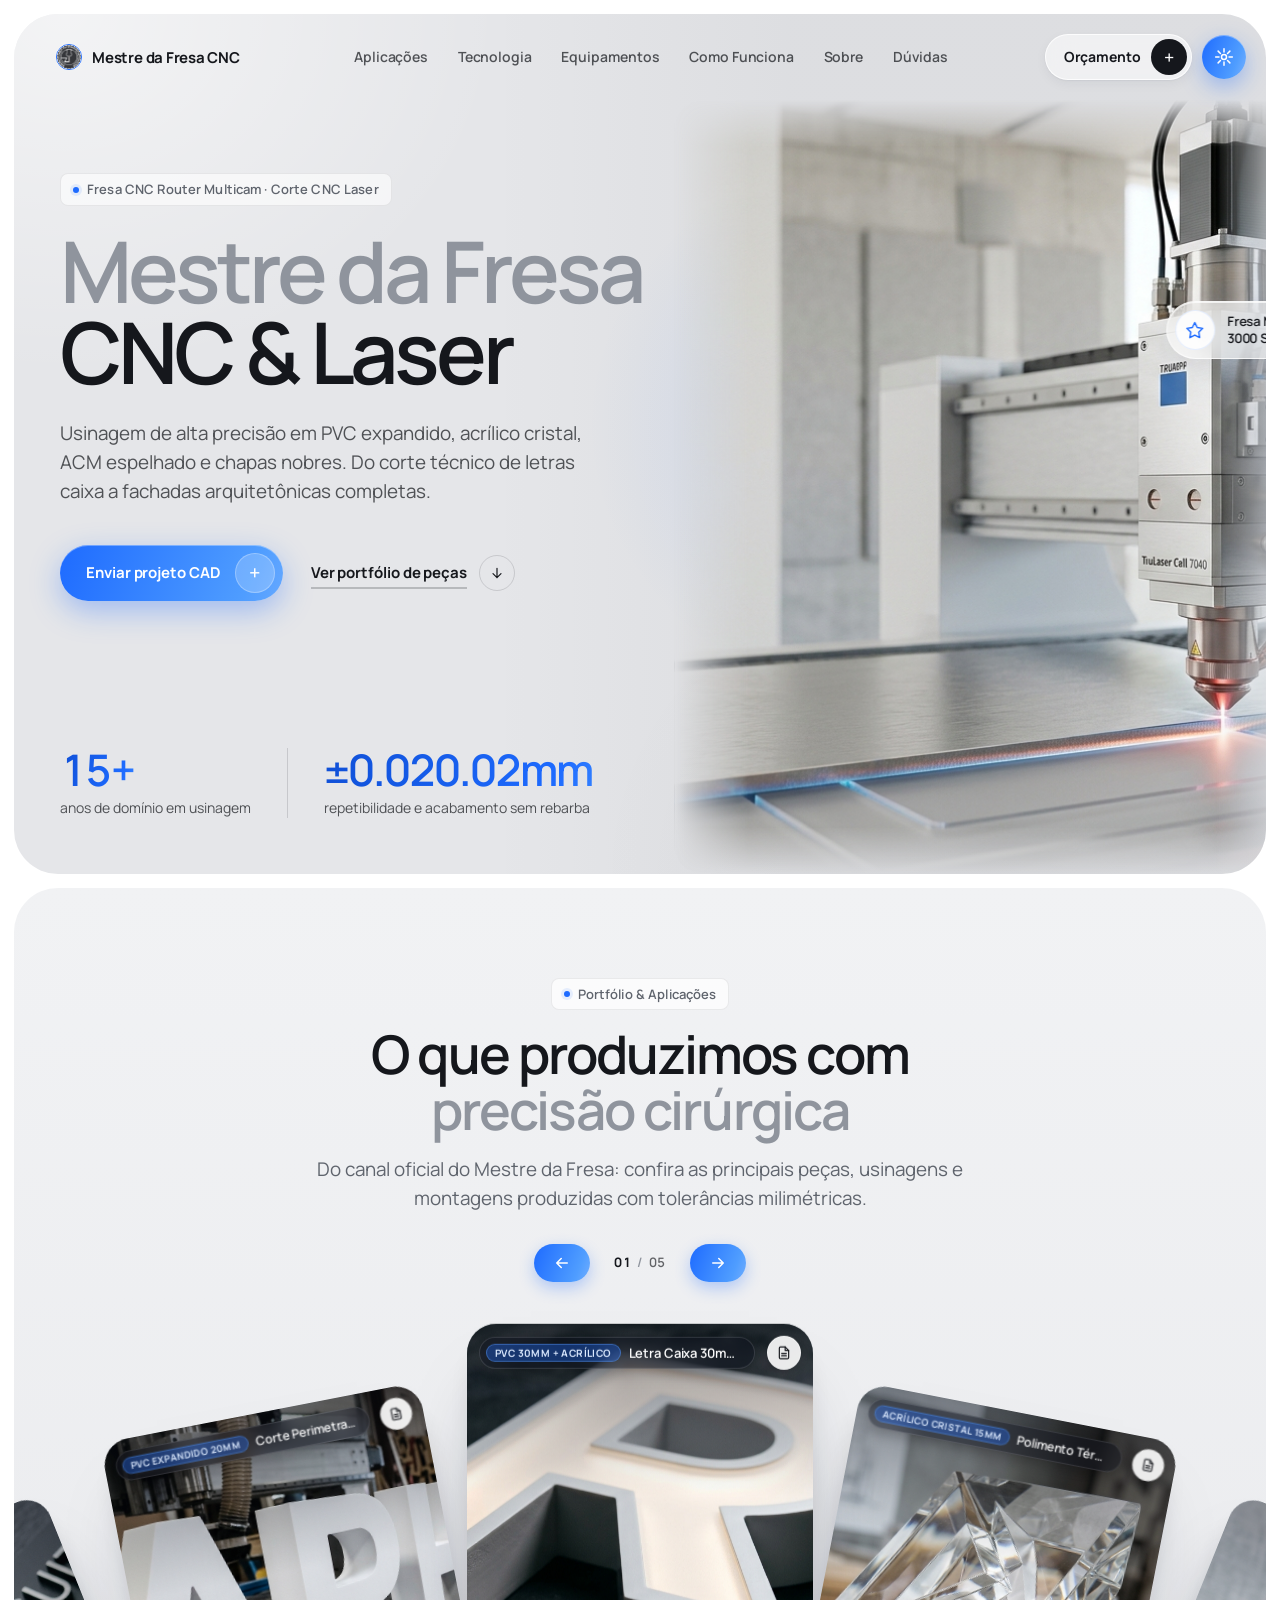
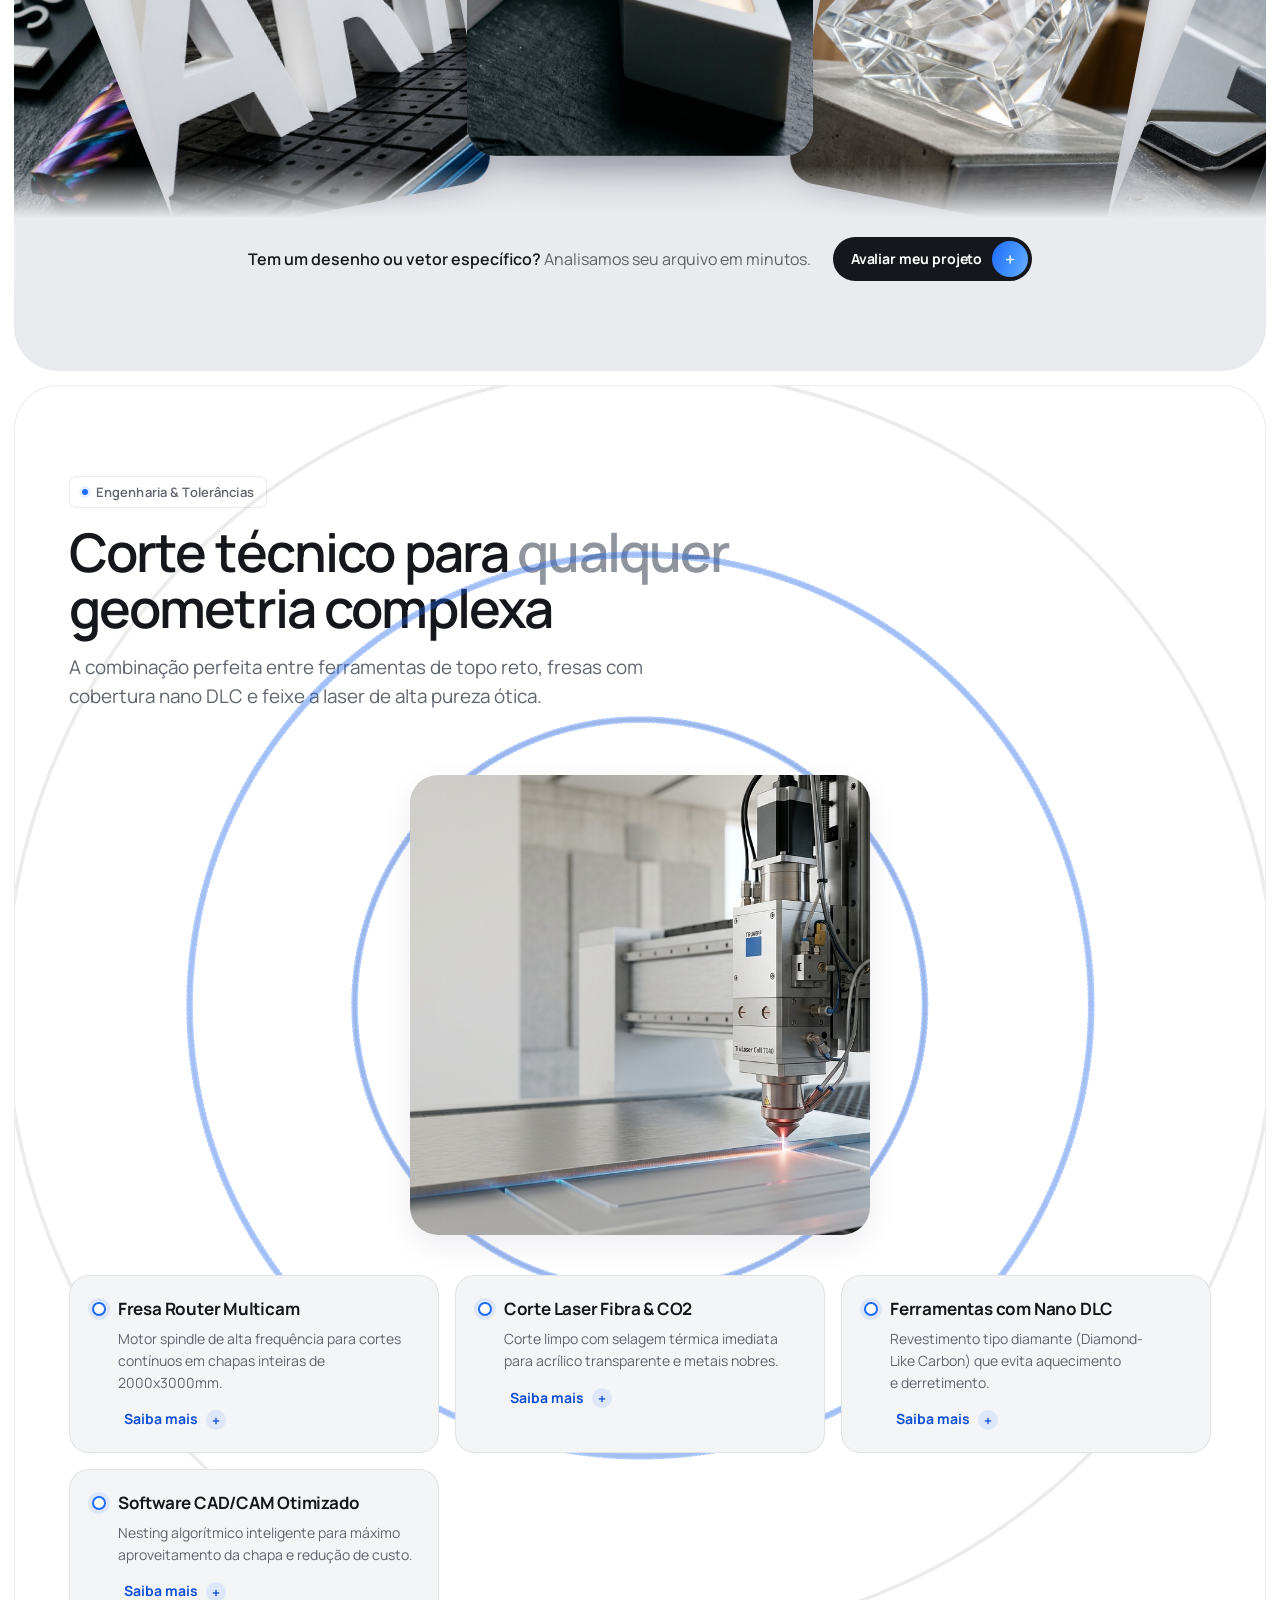
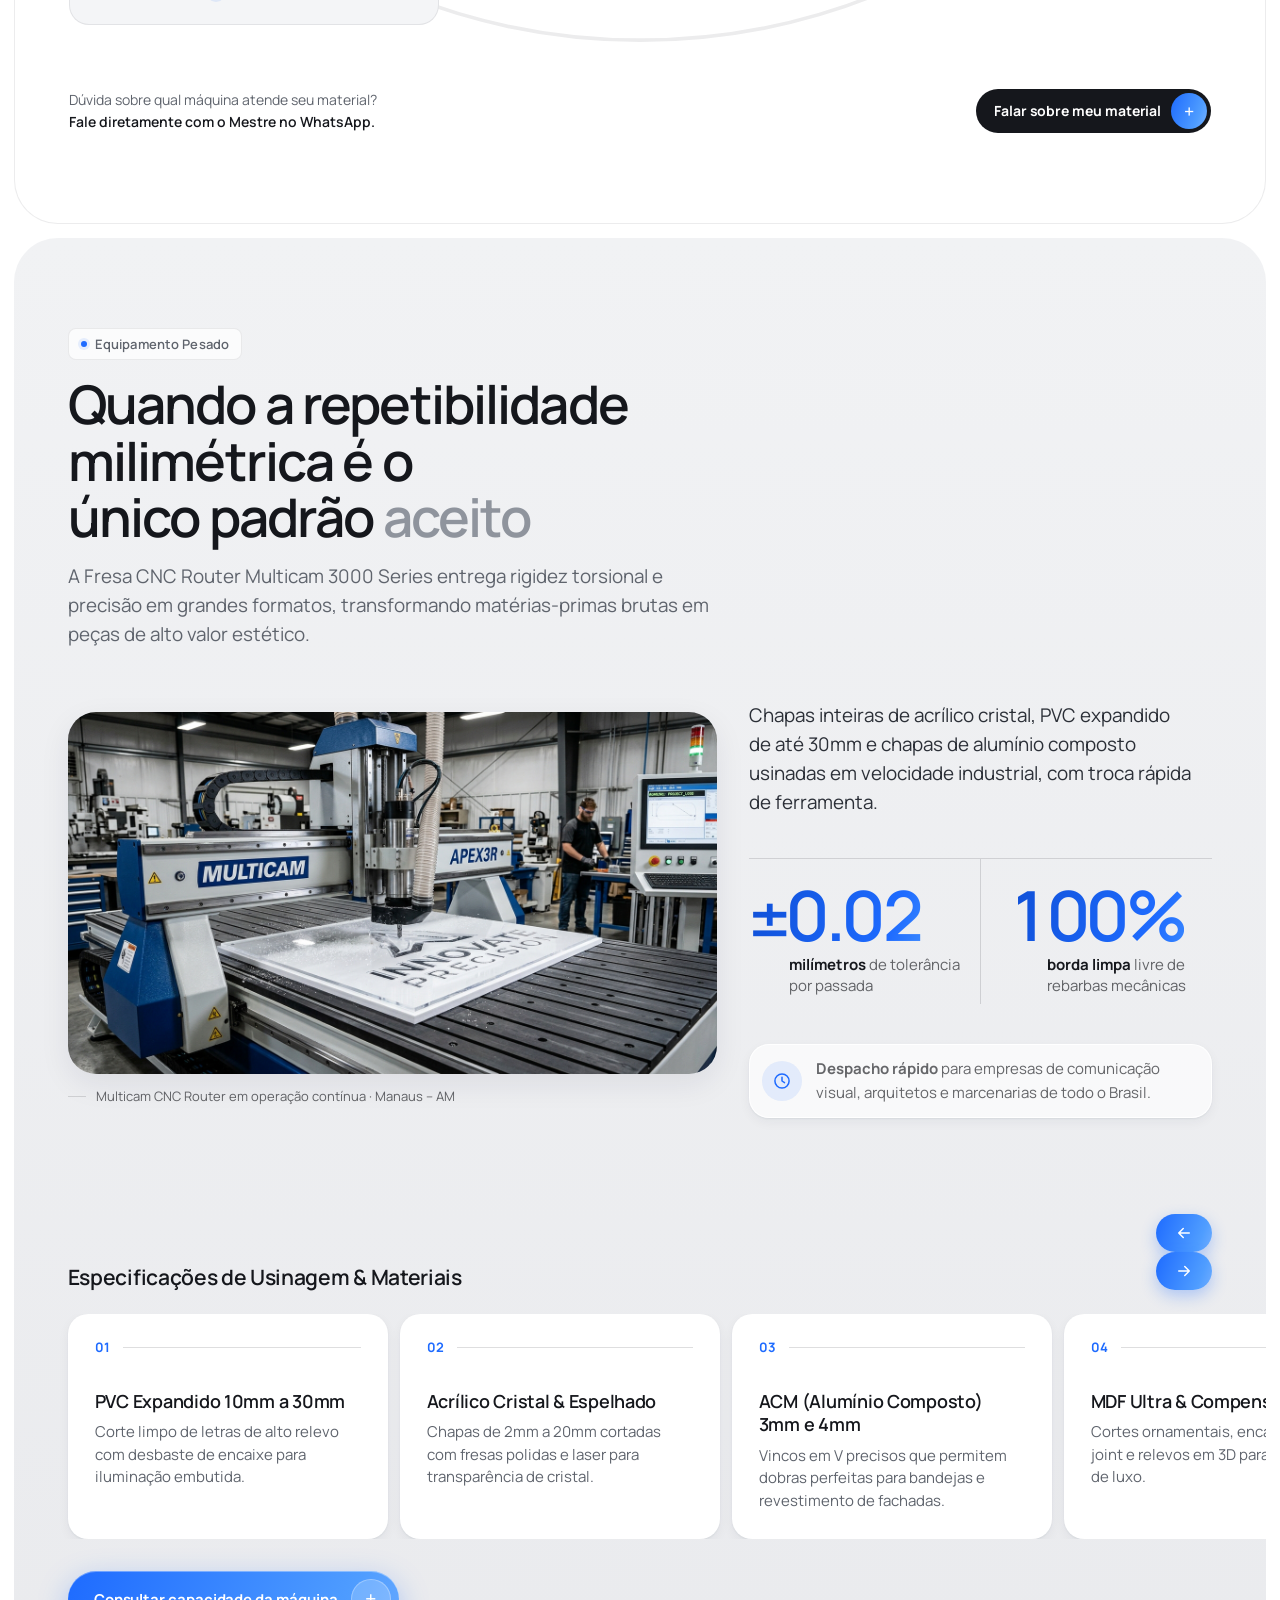
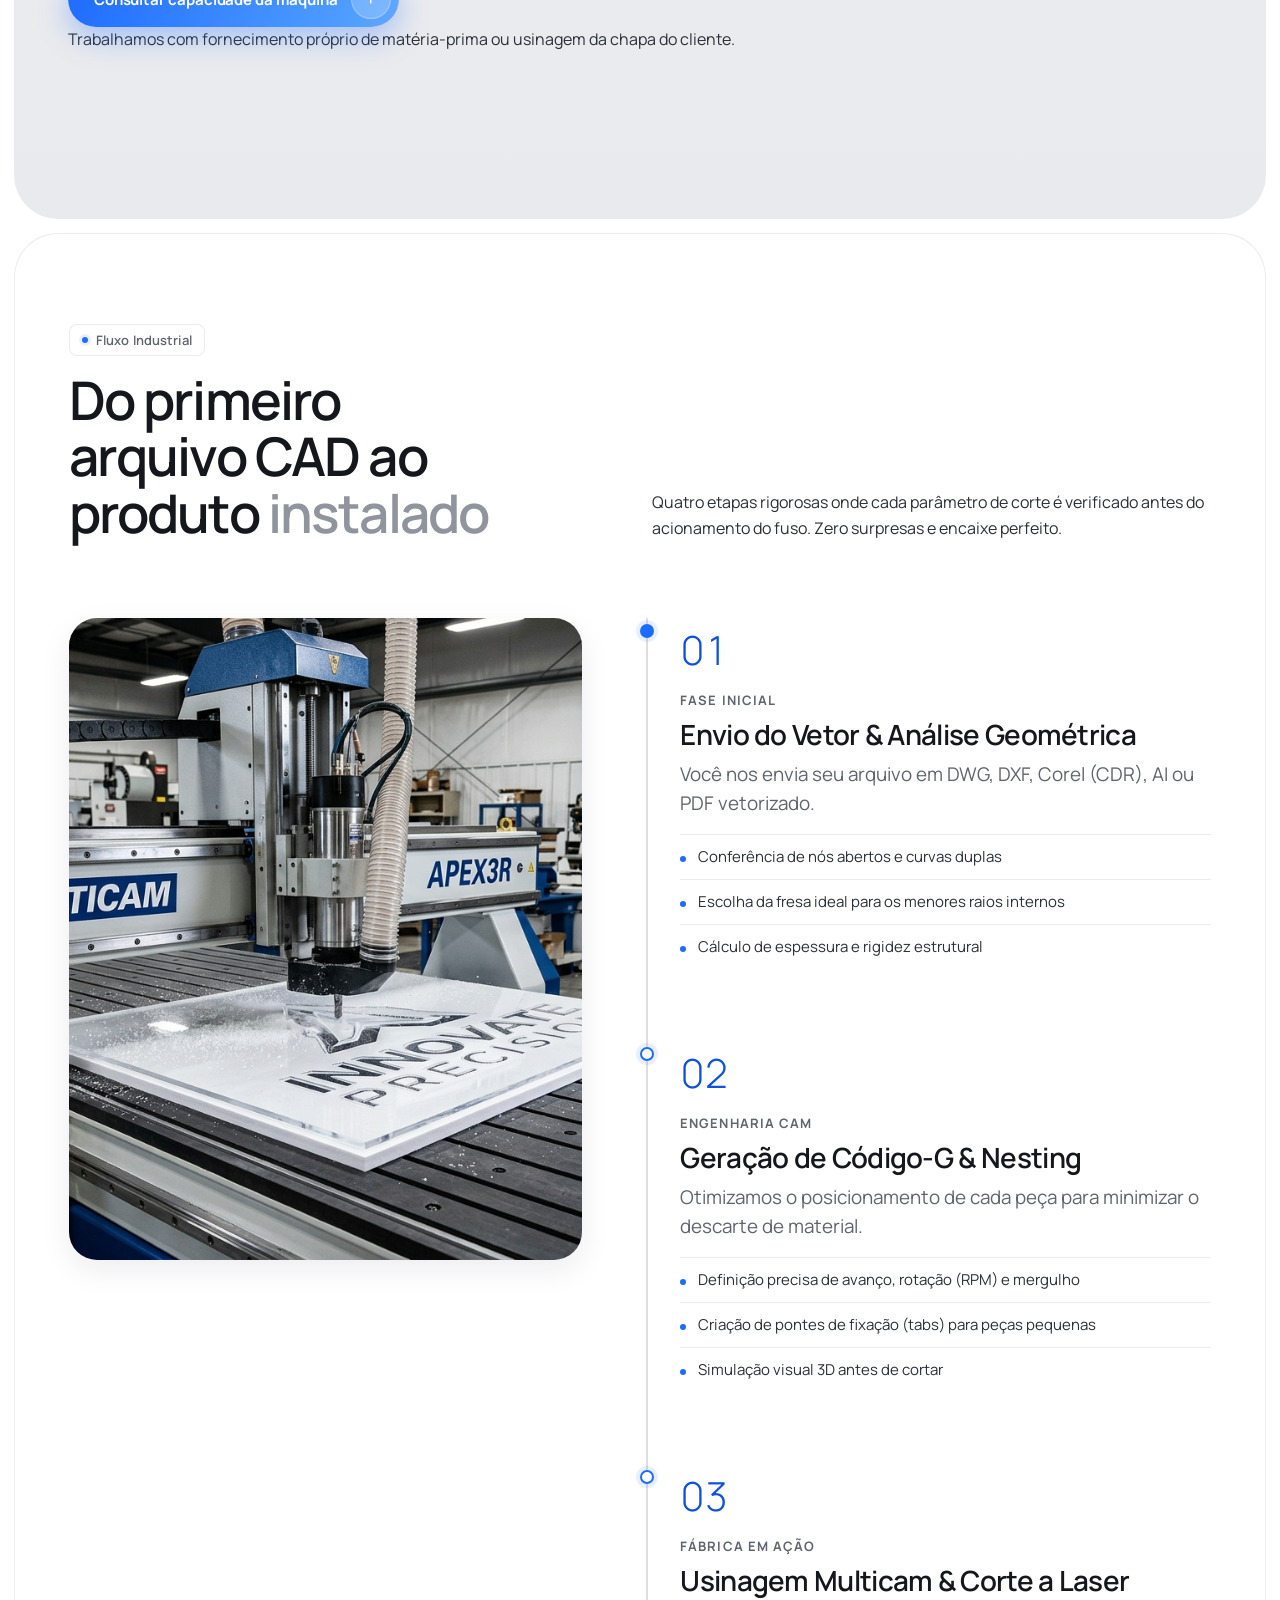
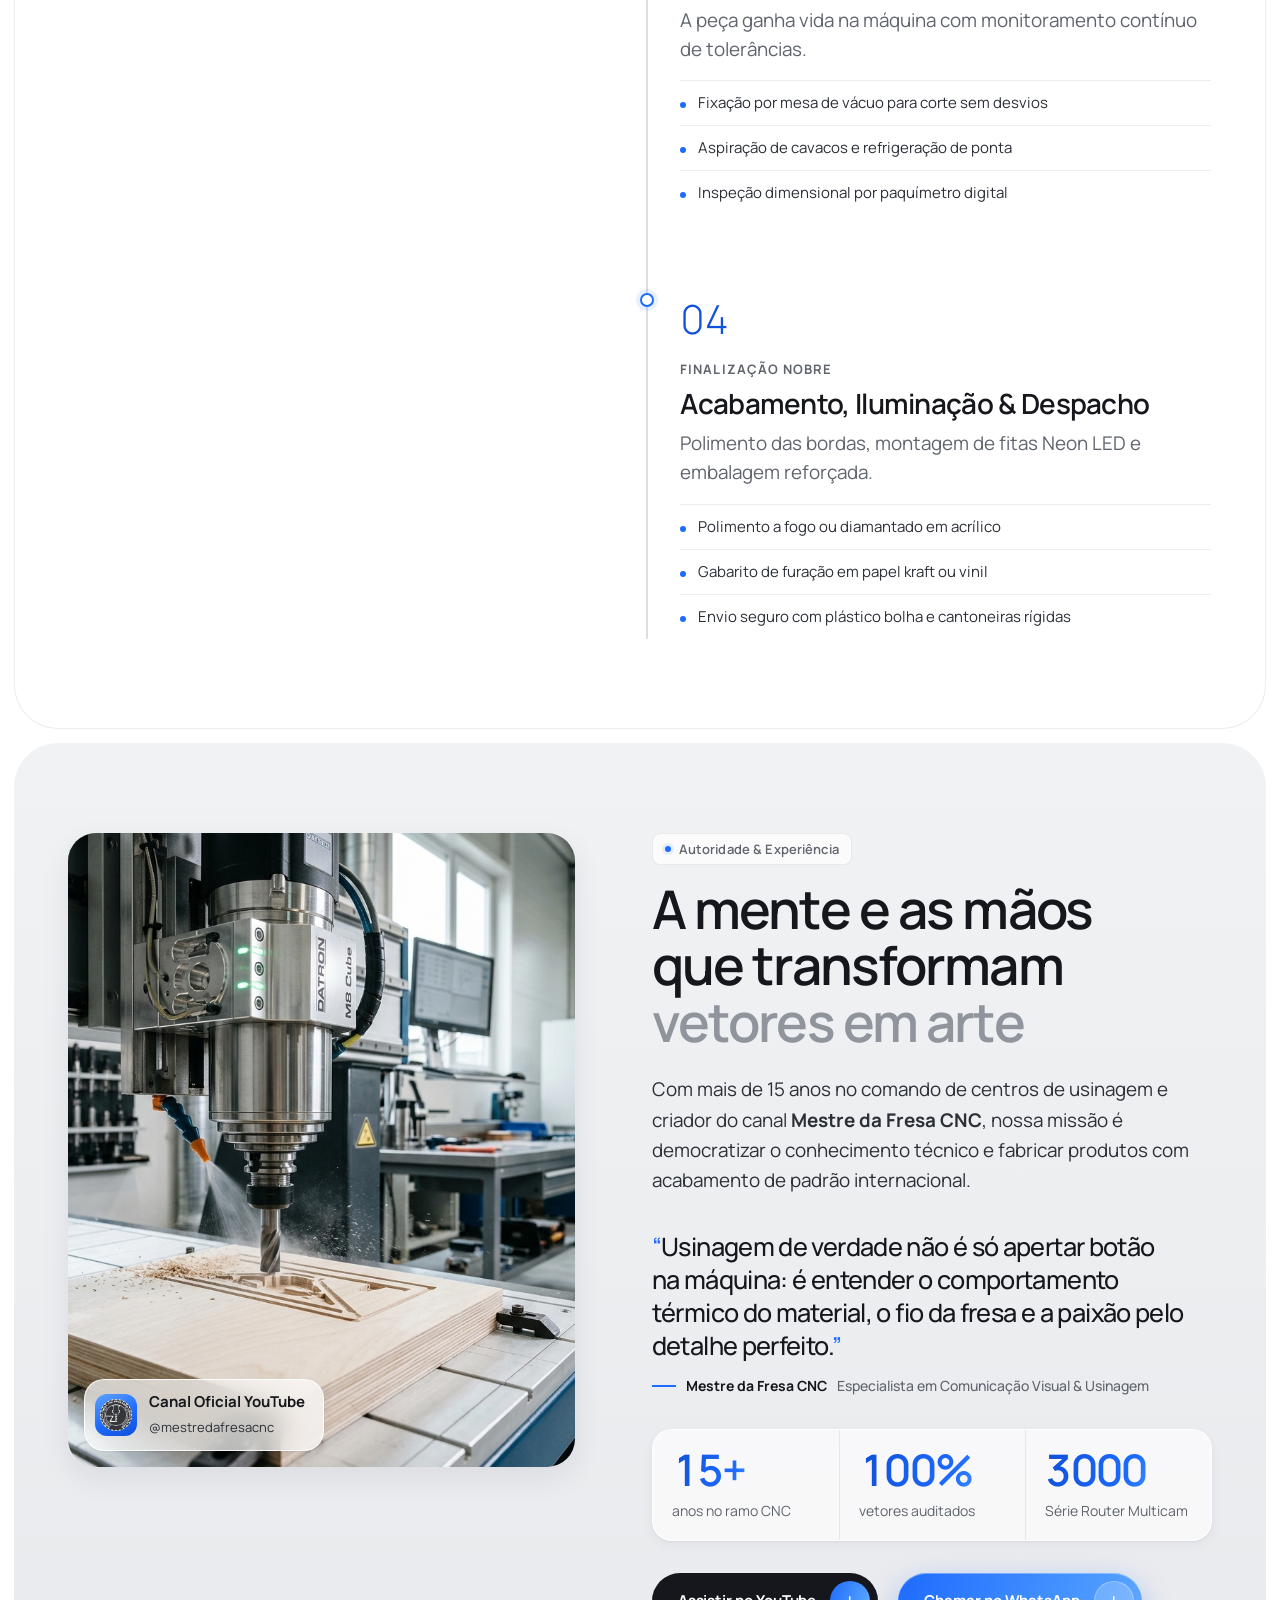
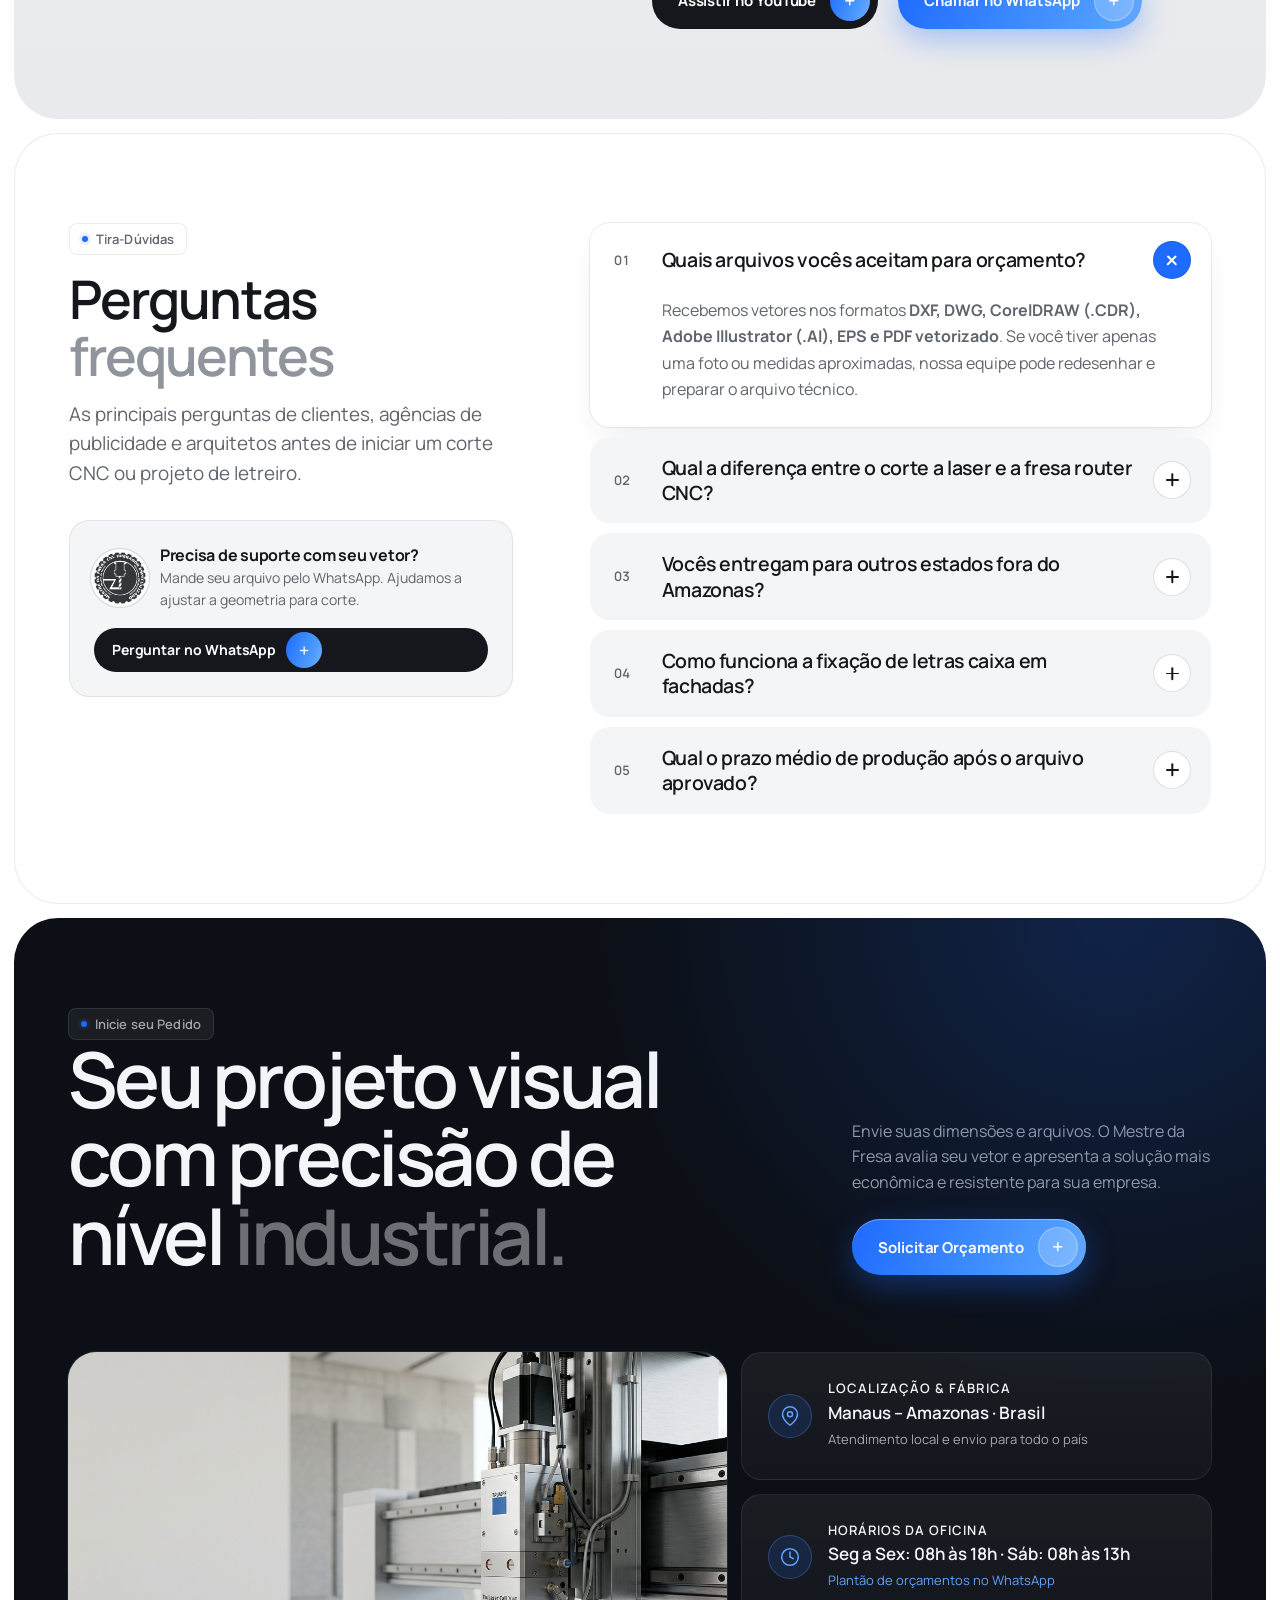
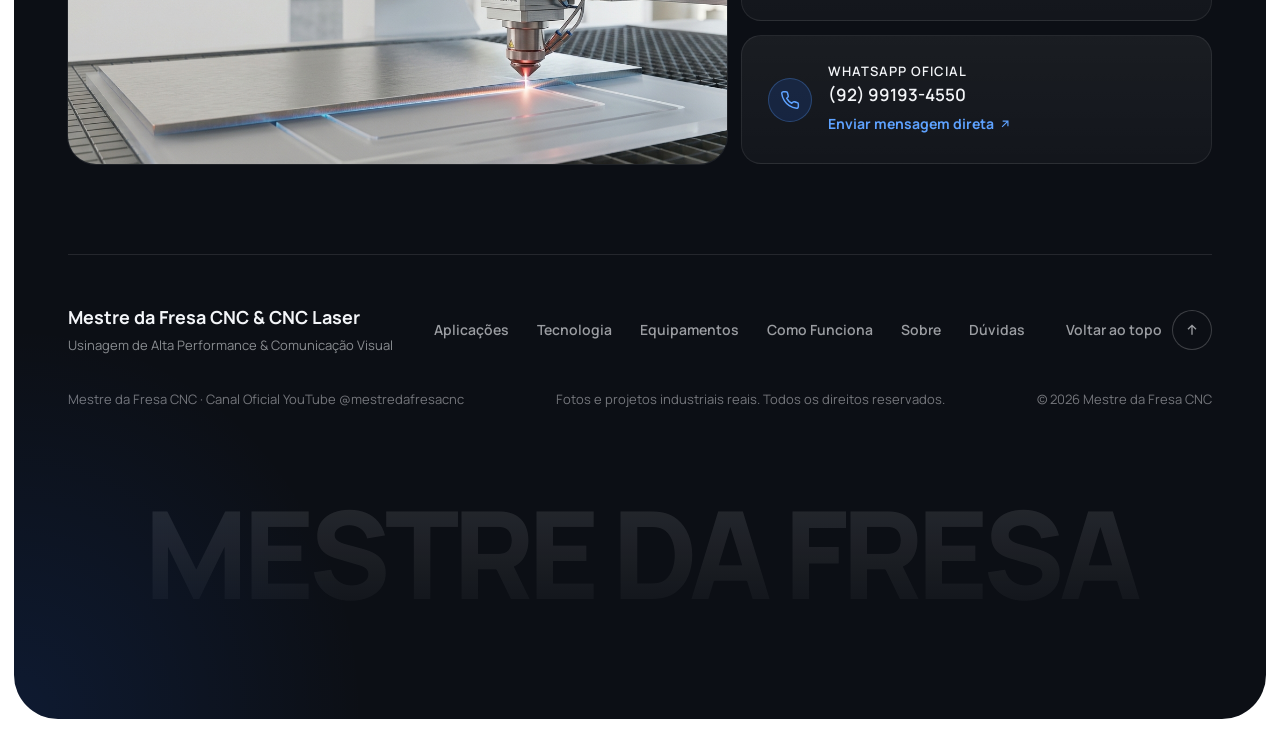
==== commit a76b96fb: "fix: remover selo laser do Hero conforme solicitado" ====
--- a/index.html
+++ b/index.html
@@ -251,18 +251,6 @@
                     <span class="hero-selo-texto">Fresa Multicam <br />3000 Series</span>
                   </p>
                 </div>
-                <div class="hero-selo hero-selo--b">
-                  <p class="hero-selo-corpo vidro">
-                    <span class="hero-selo-icone" aria-hidden="true">
-                      <svg viewBox="0 0 24 24" fill="none" stroke="currentColor" stroke-width="1.8" stroke-linecap="round">
-                        <circle cx="12" cy="12" r="7.5" />
-                        <circle cx="12" cy="12" r="2.5" />
-                        <path d="M12 2.5v3M12 18.5v3M2.5 12h3M18.5 12h3" />
-                      </svg>
-                    </span>
-                    <span class="hero-selo-texto">Corte CNC Laser <br />Fibra & Acrílico</span>
-                  </p>
-                </div>
               </div>
             </div>
           </div>
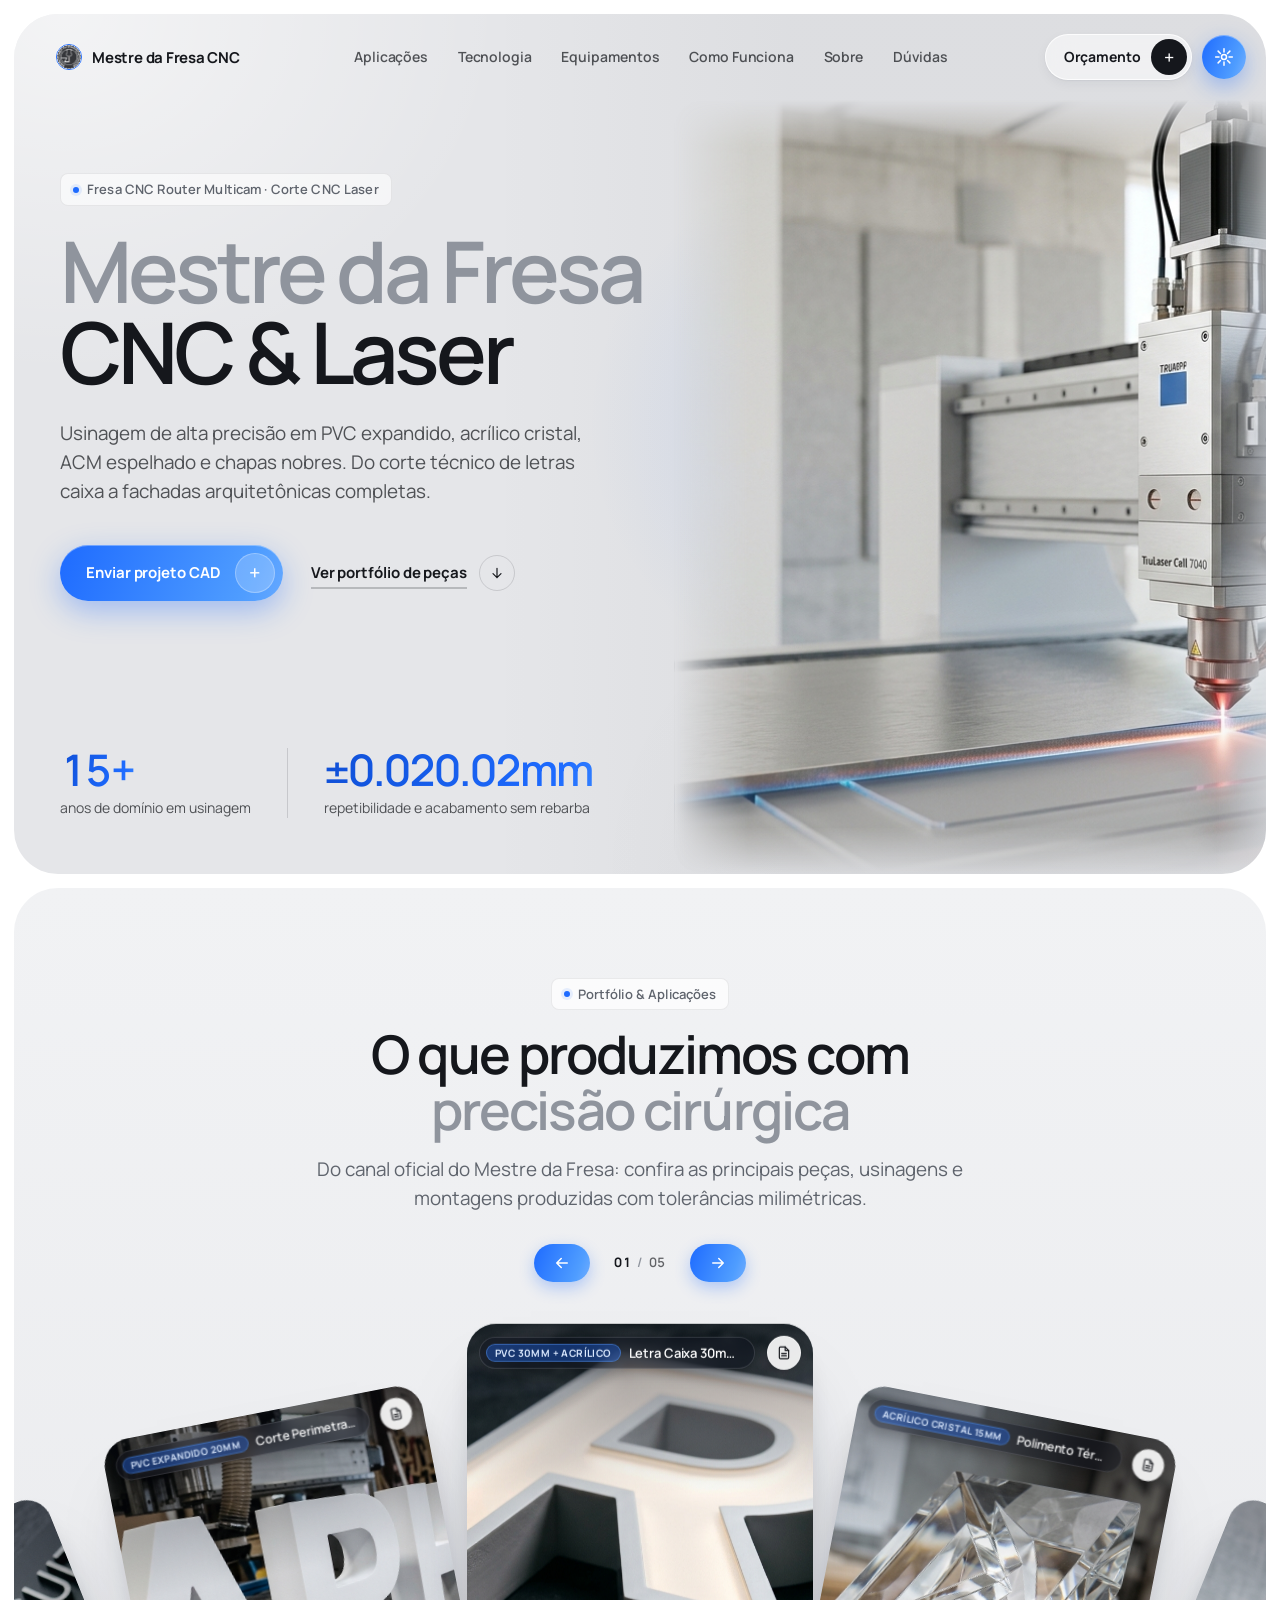
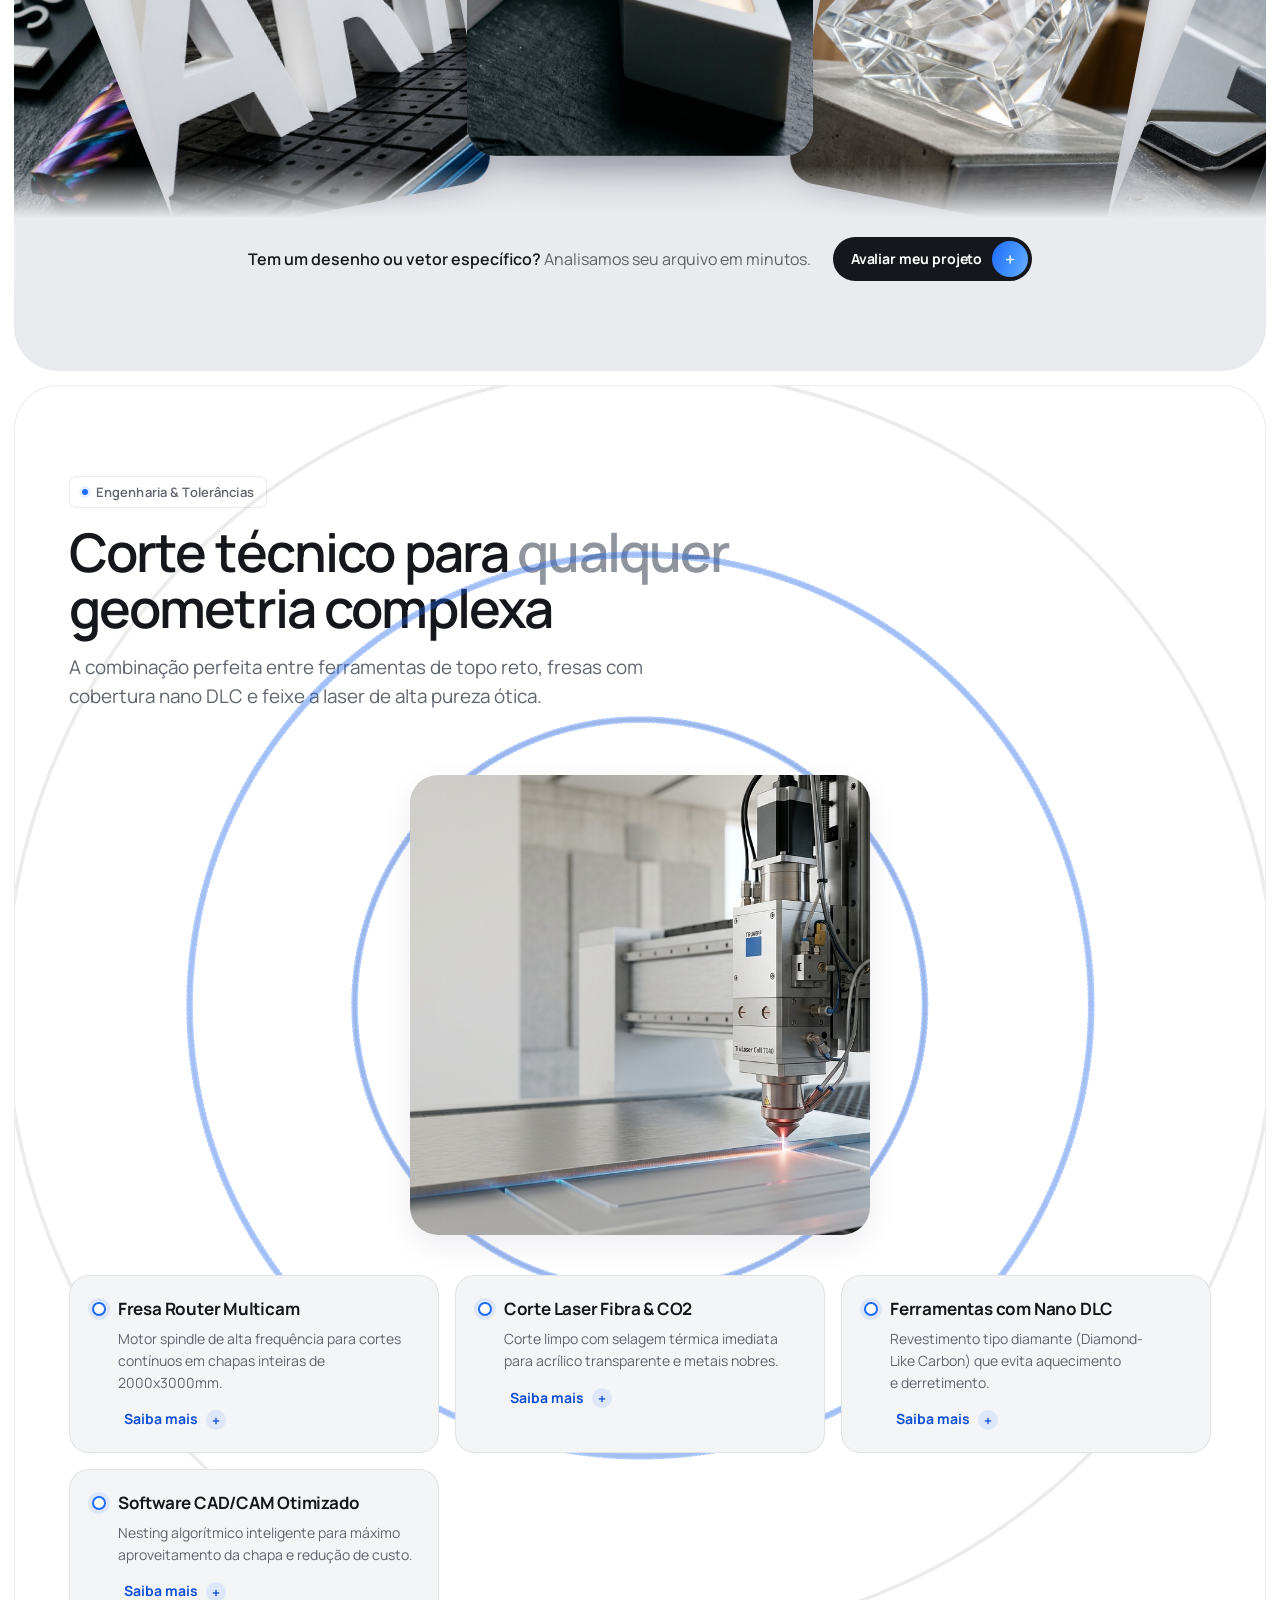
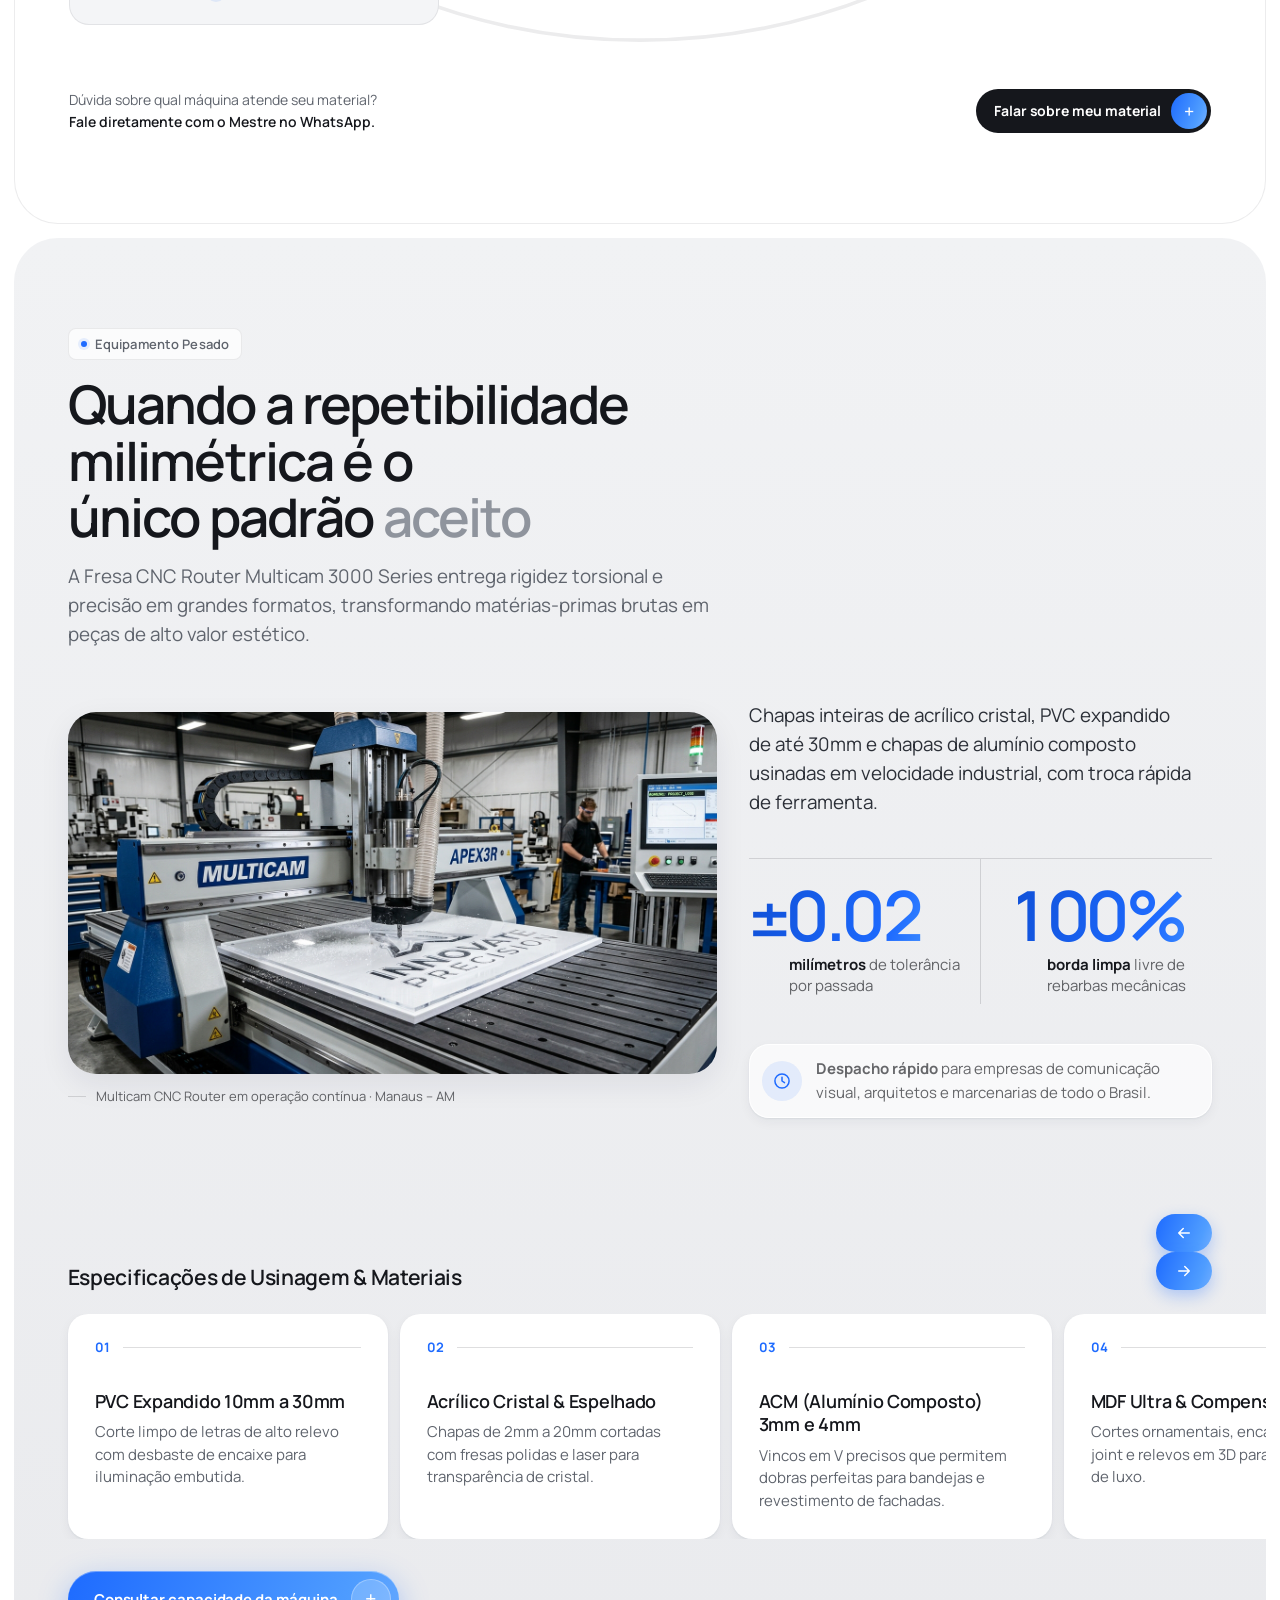
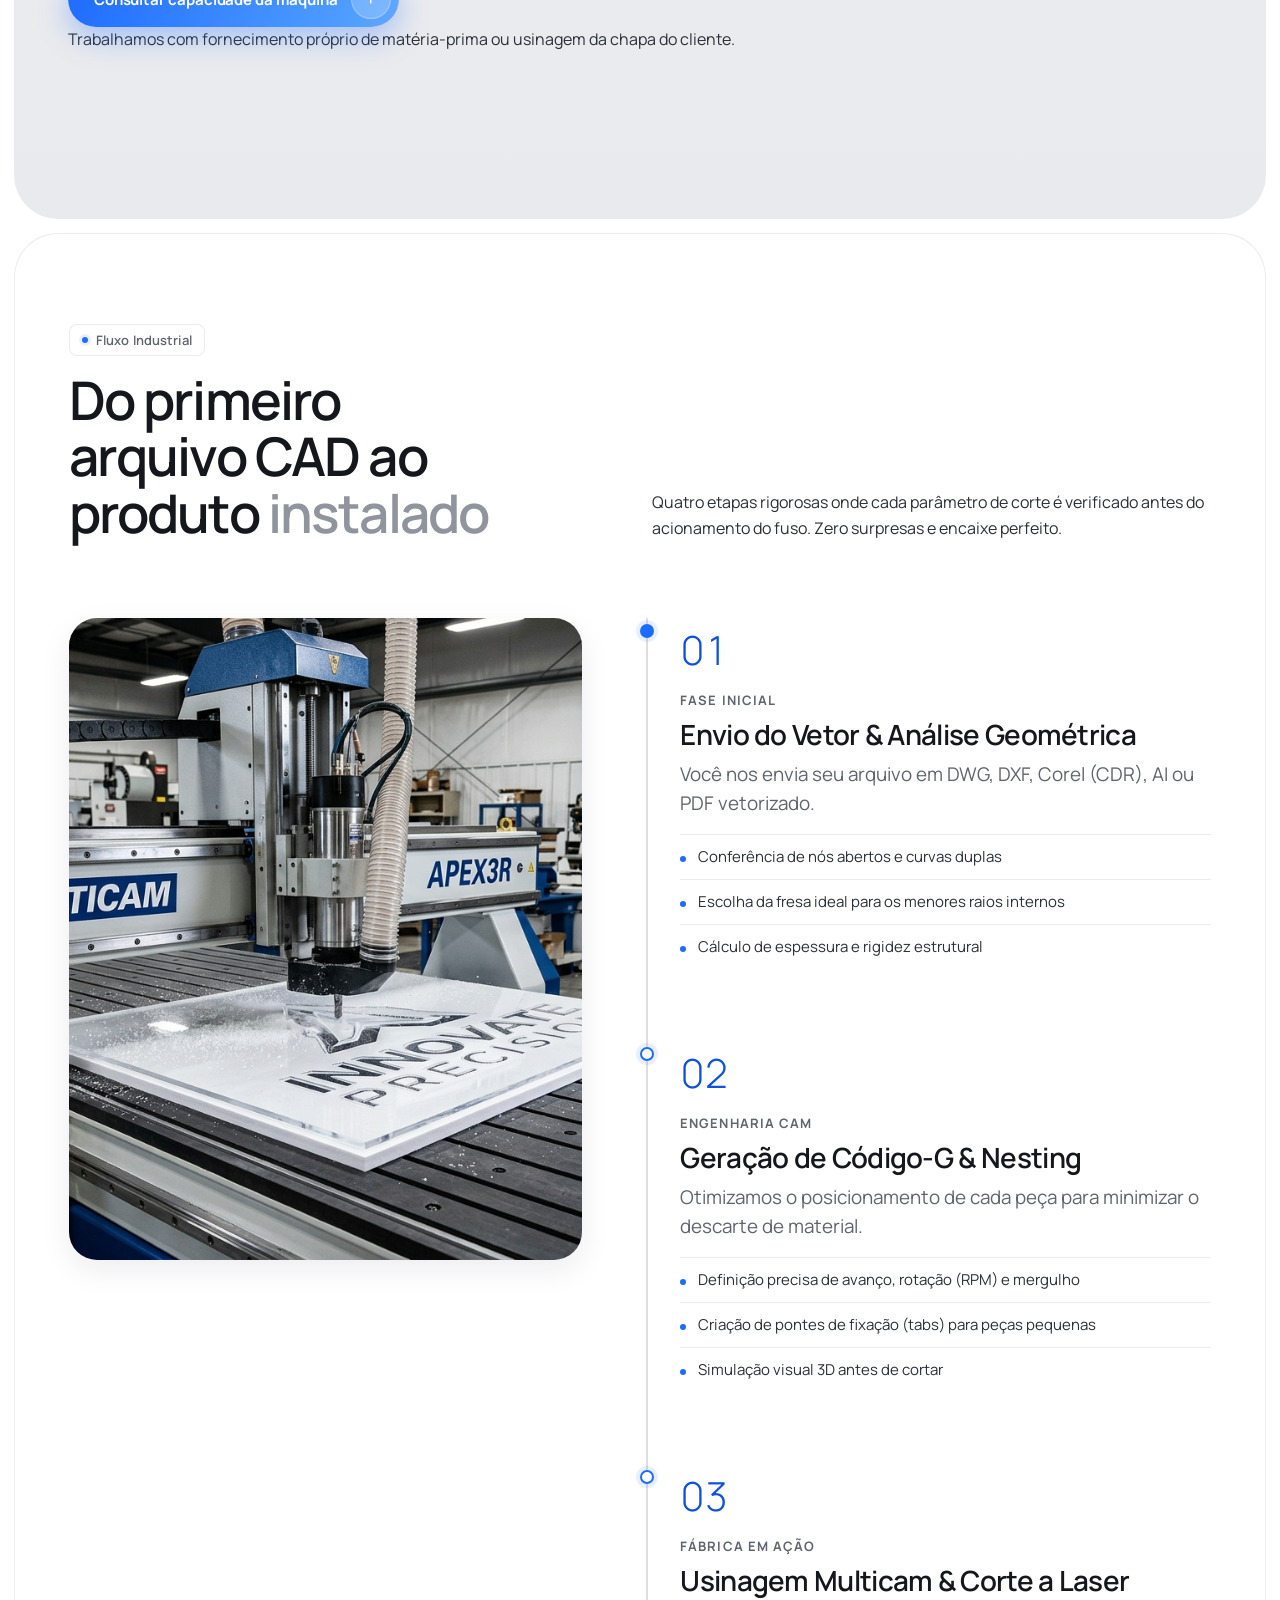
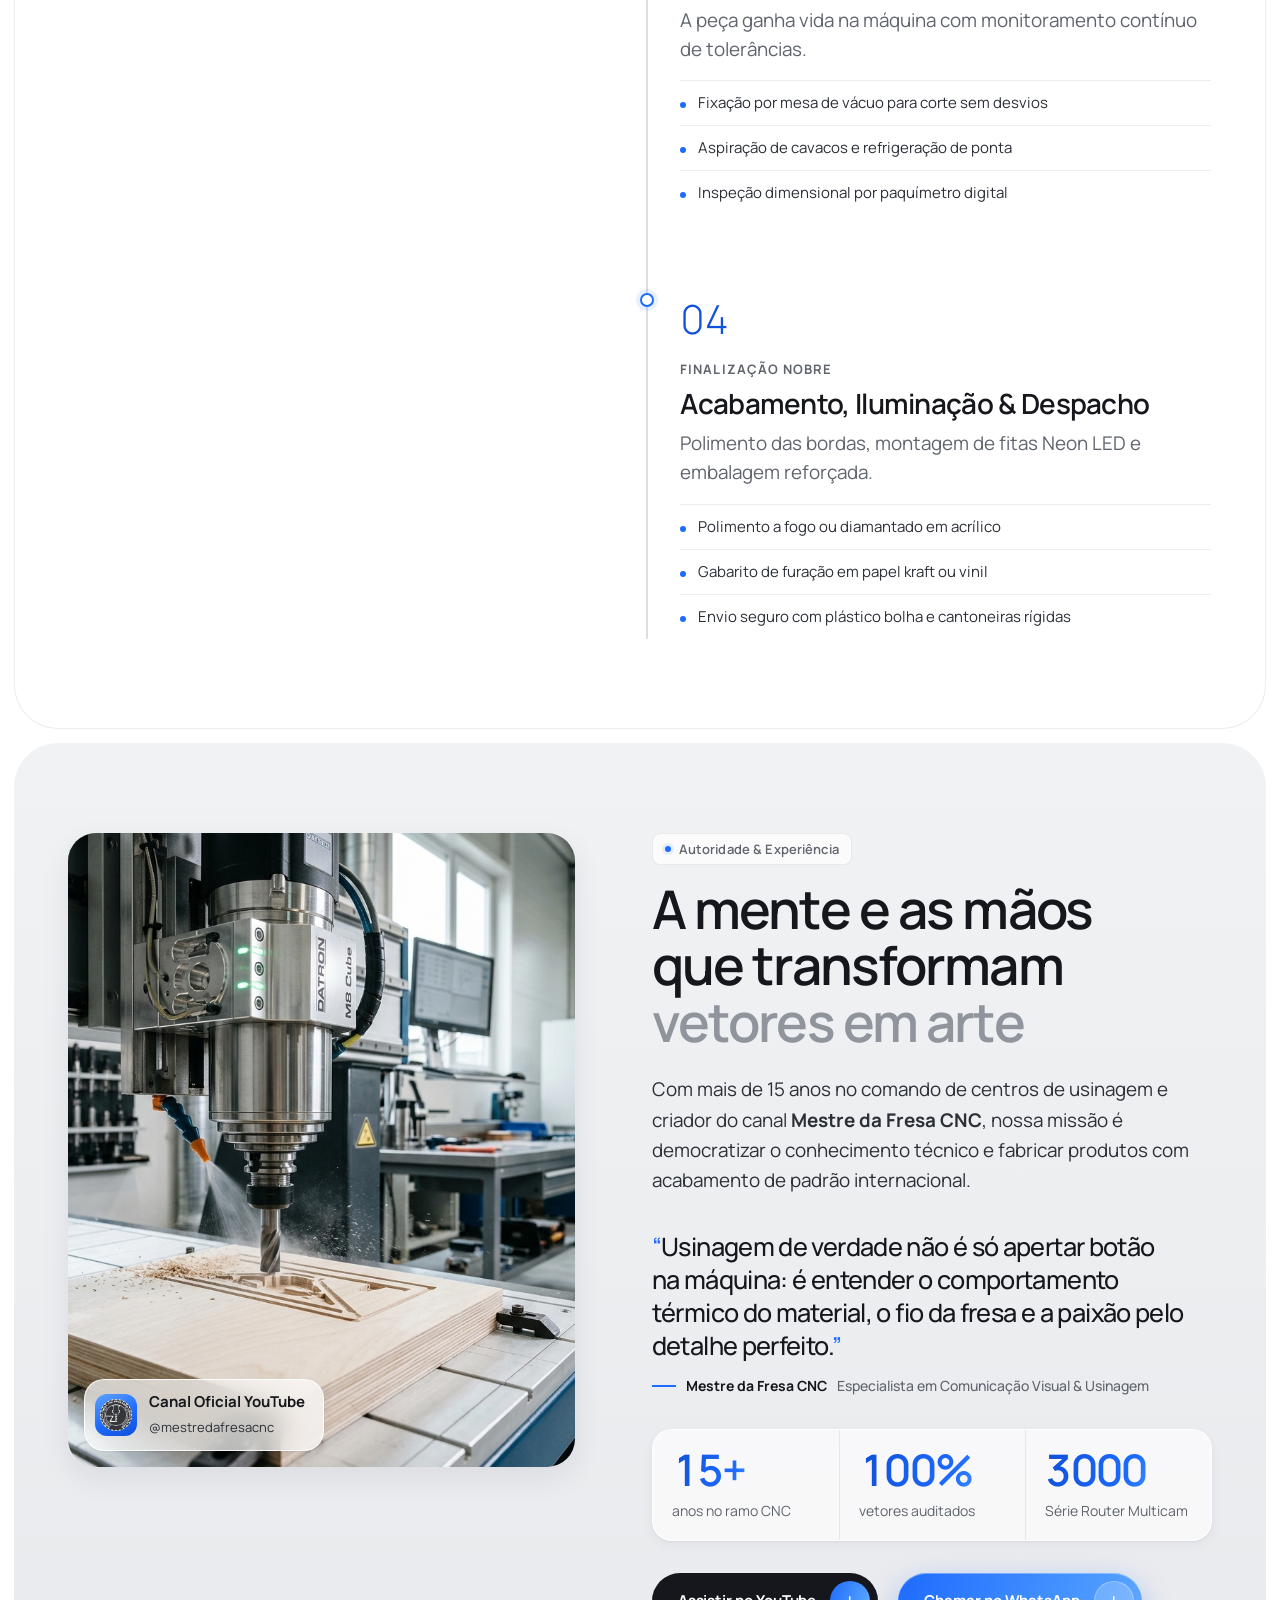
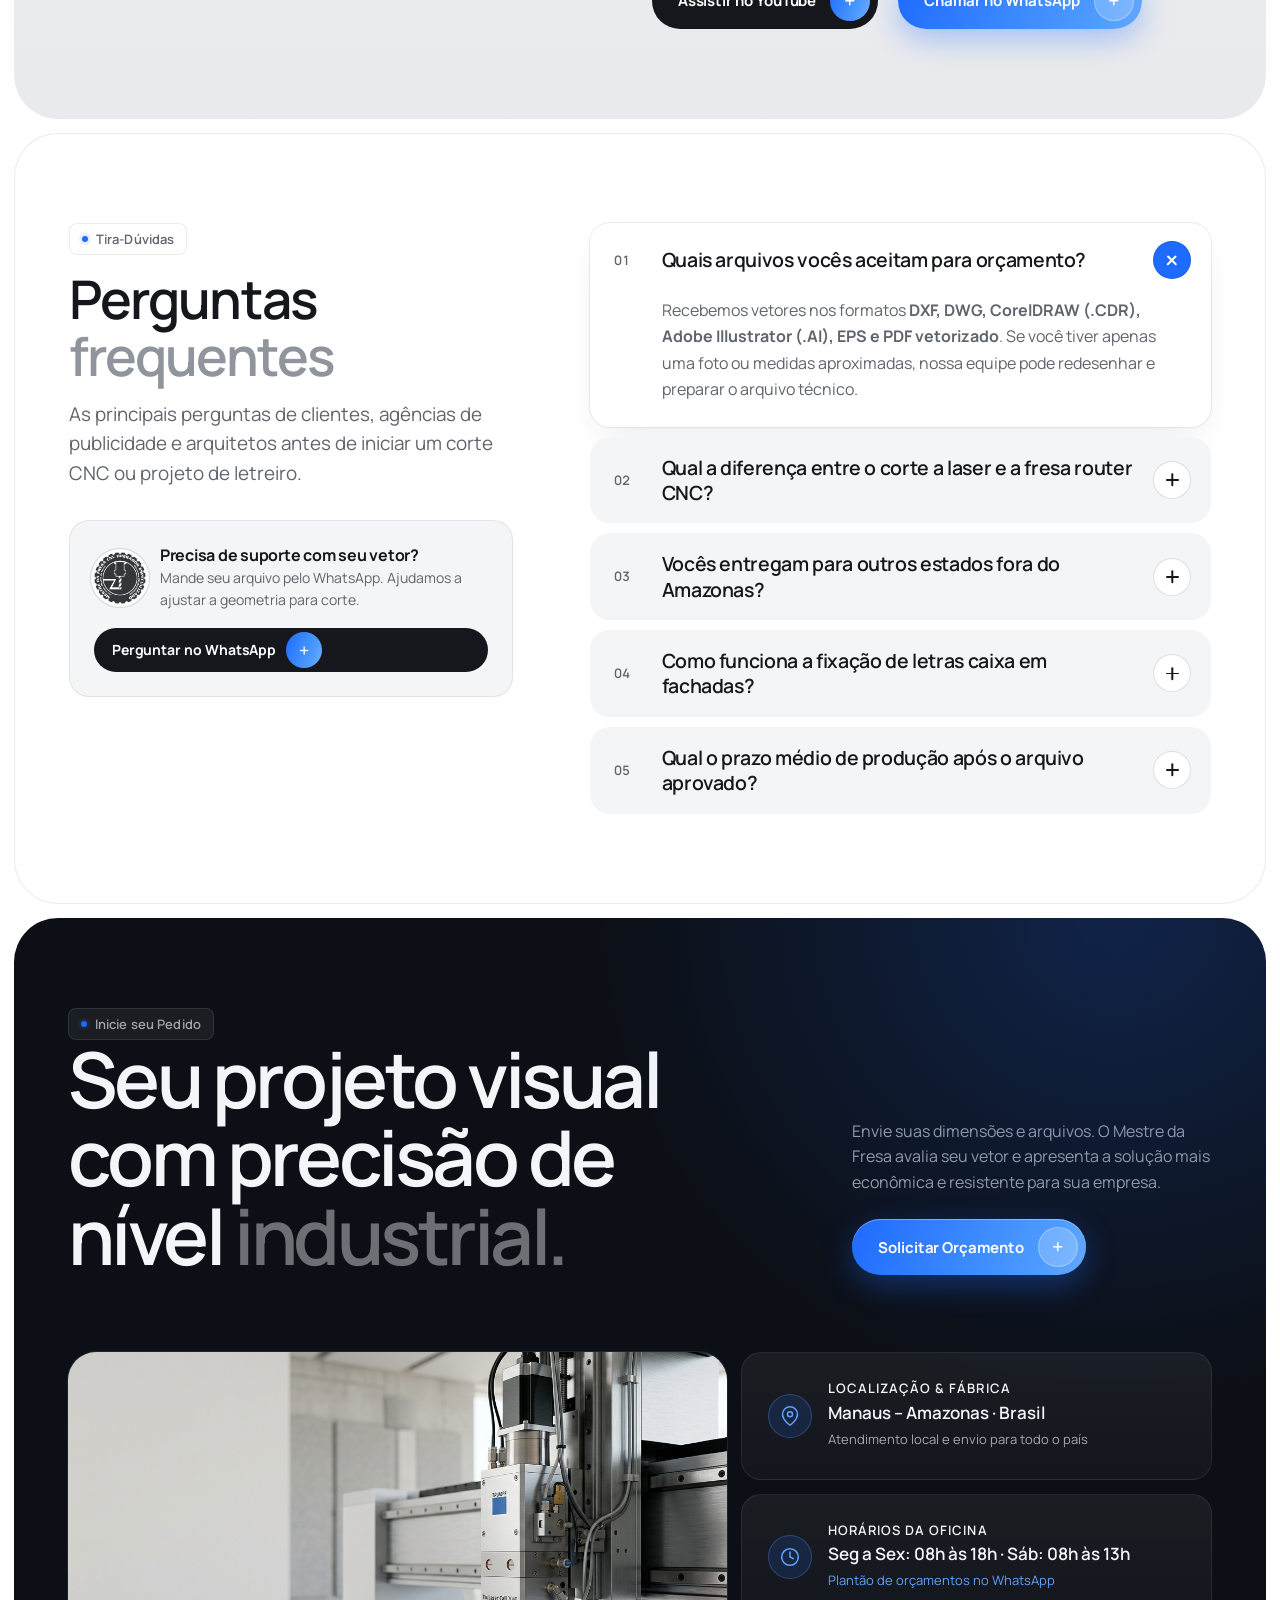
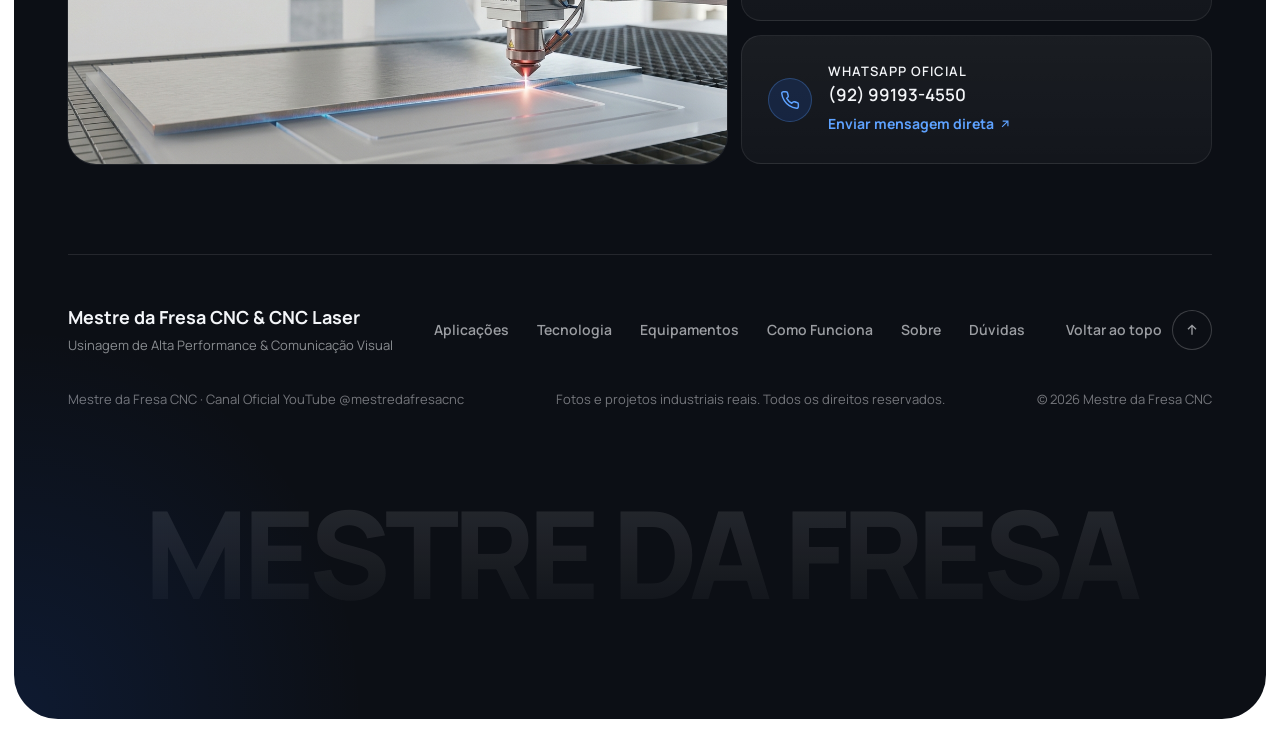
==== commit dee3cf4c: "fix: remover selo Fresa Multicam 3000 Series do Hero conforme solicitado" ====
--- a/index.html
+++ b/index.html
@@ -240,18 +240,6 @@
                   <source src="./Assets/hero-laser.mp4" type="video/mp4" />
                 </video>
               </div>
-              <div class="hero-selos">
-                <div class="hero-selo hero-selo--a">
-                  <p class="hero-selo-corpo vidro">
-                    <span class="hero-selo-icone" aria-hidden="true">
-                      <svg viewBox="0 0 24 24" fill="none" stroke="currentColor" stroke-width="1.8" stroke-linecap="round" stroke-linejoin="round">
-                        <polygon points="12 2 15.09 8.26 22 9.27 17 14.14 18.18 21.02 12 17.77 5.82 21.02 7 14.14 2 9.27 8.91 8.26 12 2" />
-                      </svg>
-                    </span>
-                    <span class="hero-selo-texto">Fresa Multicam <br />3000 Series</span>
-                  </p>
-                </div>
-              </div>
             </div>
           </div>
         </div>
